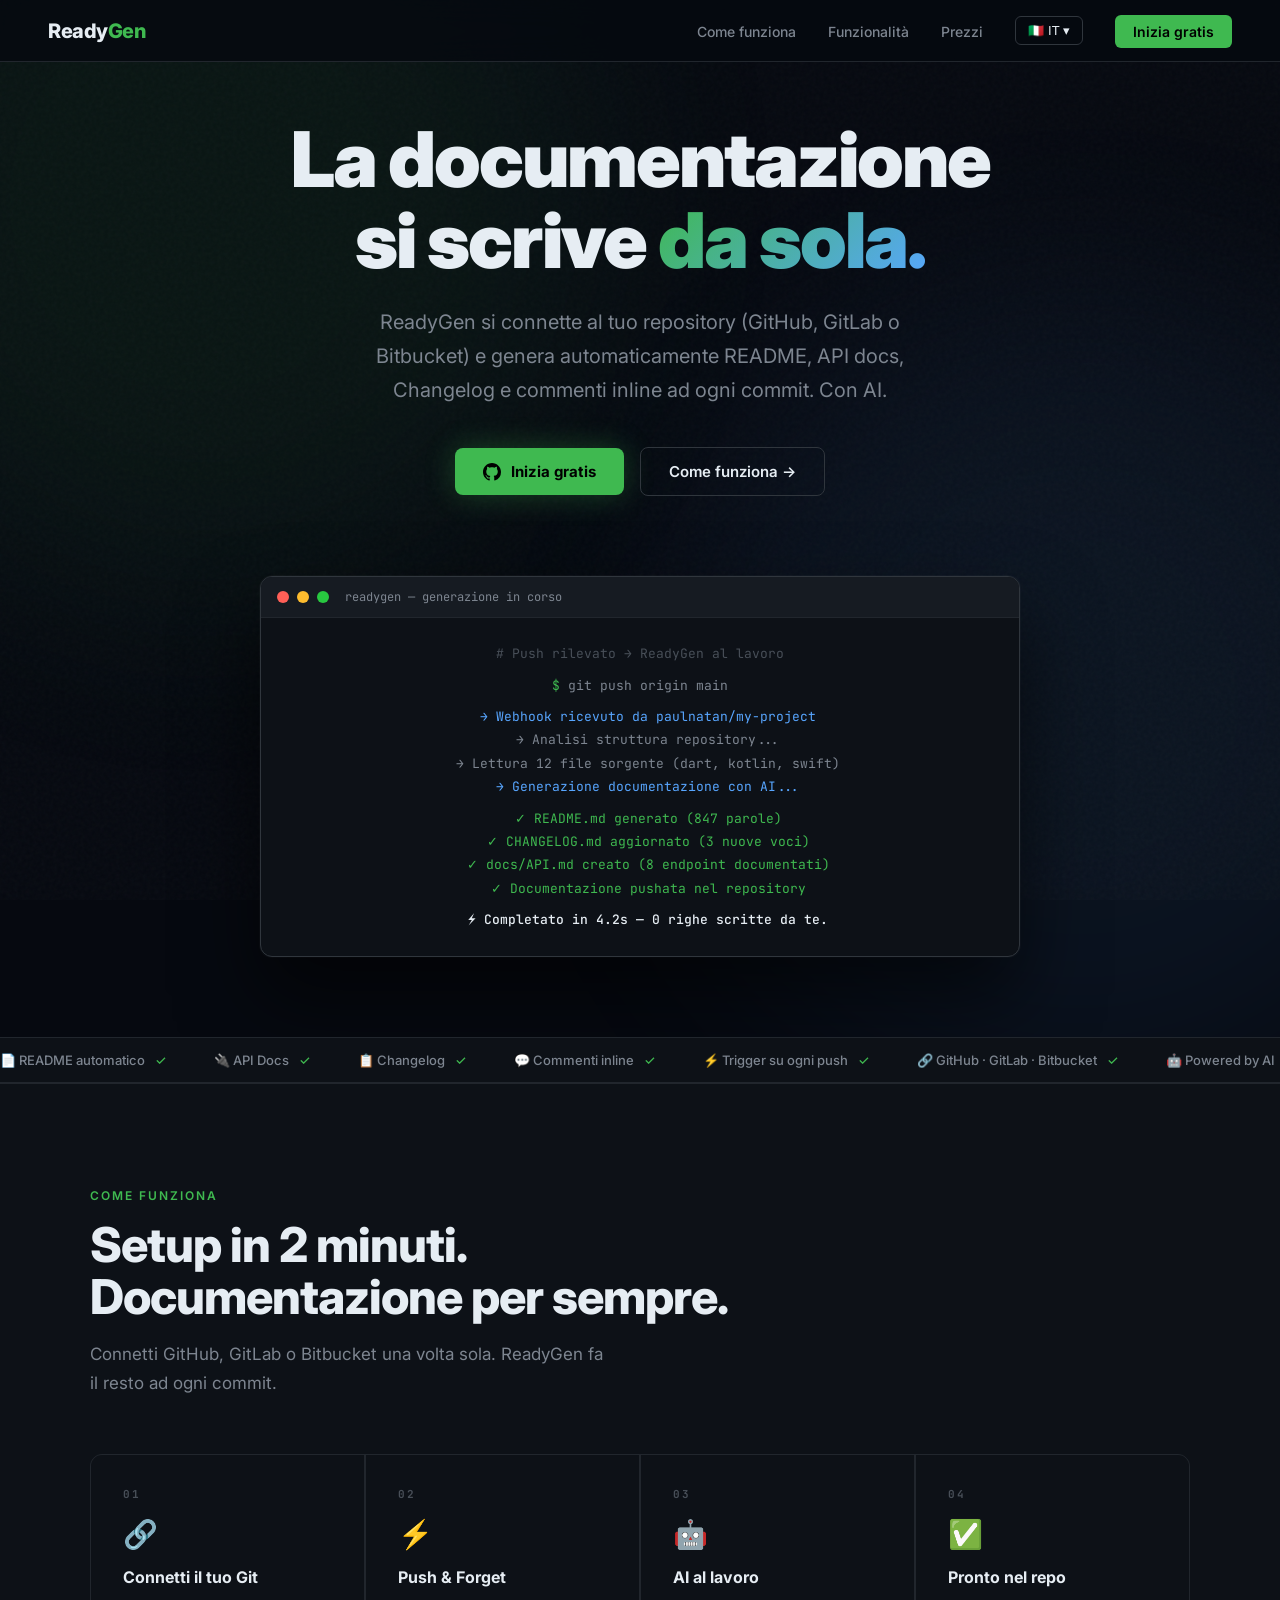
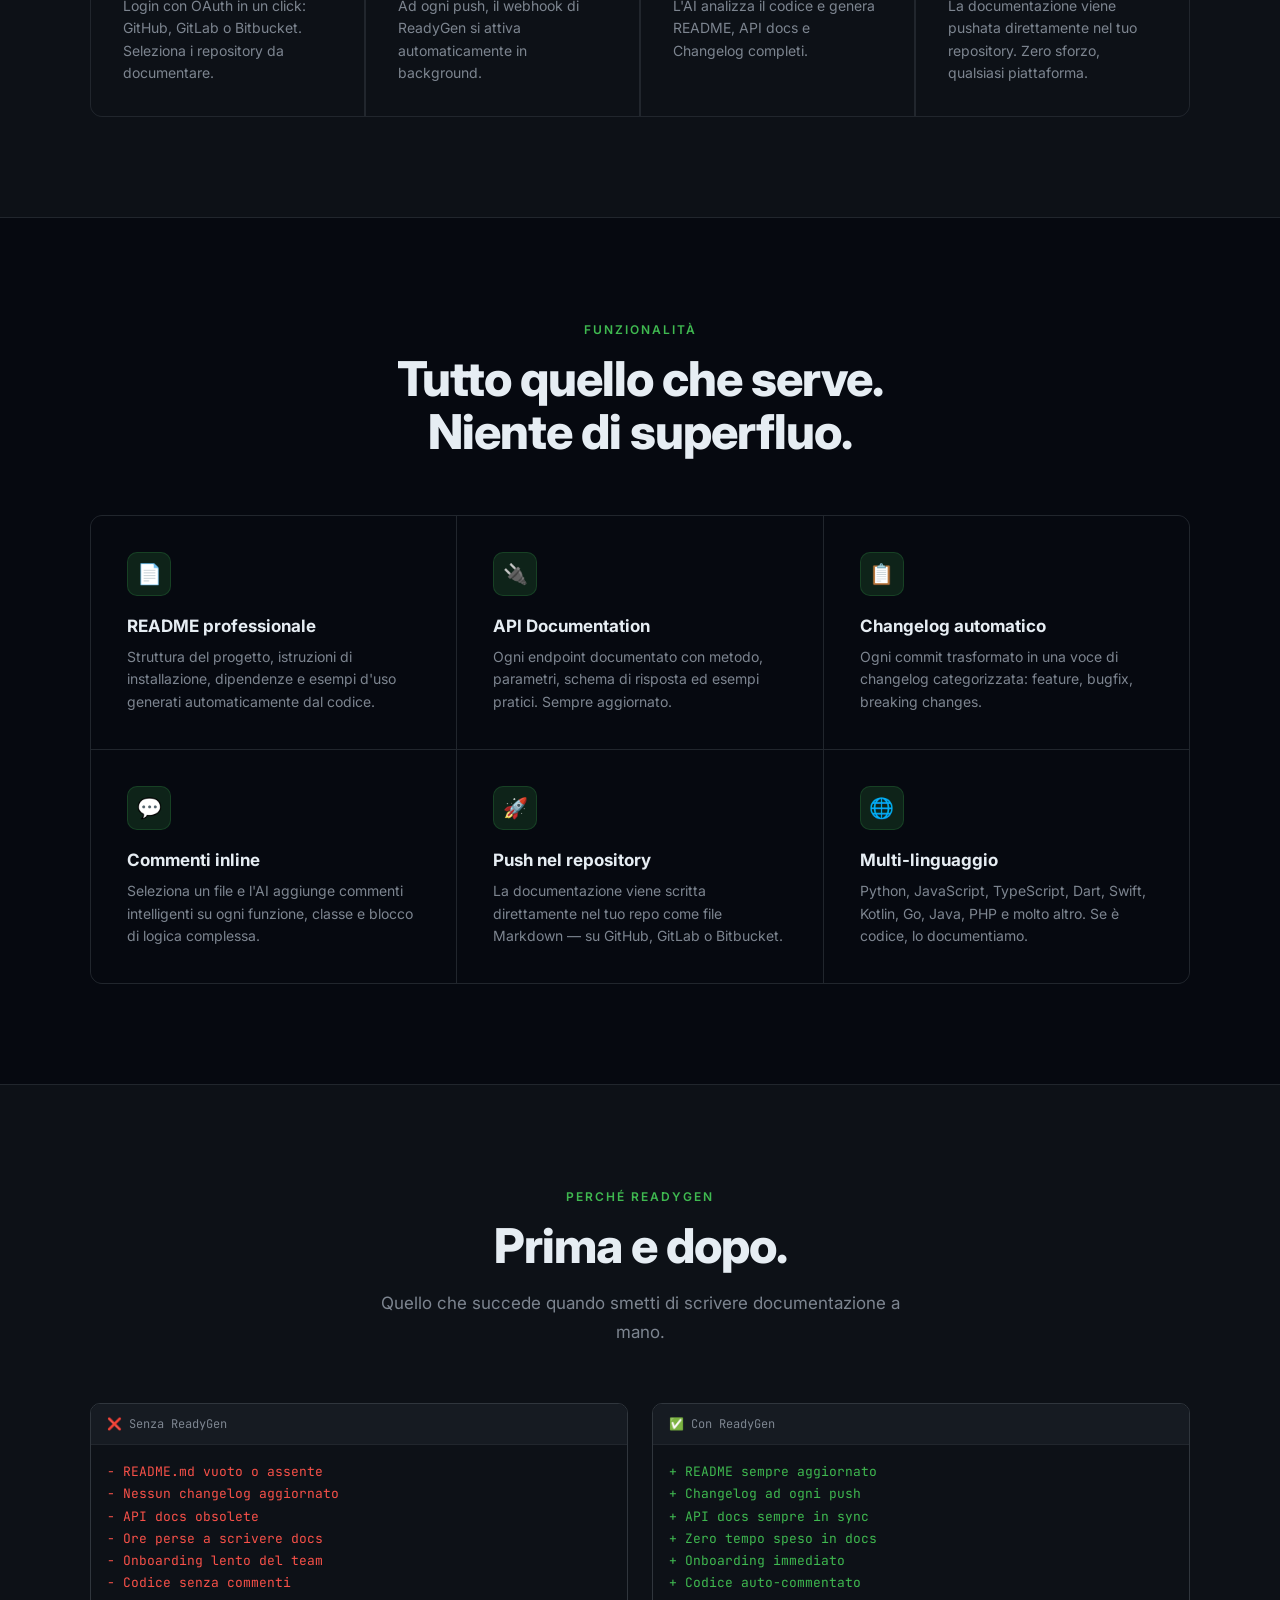
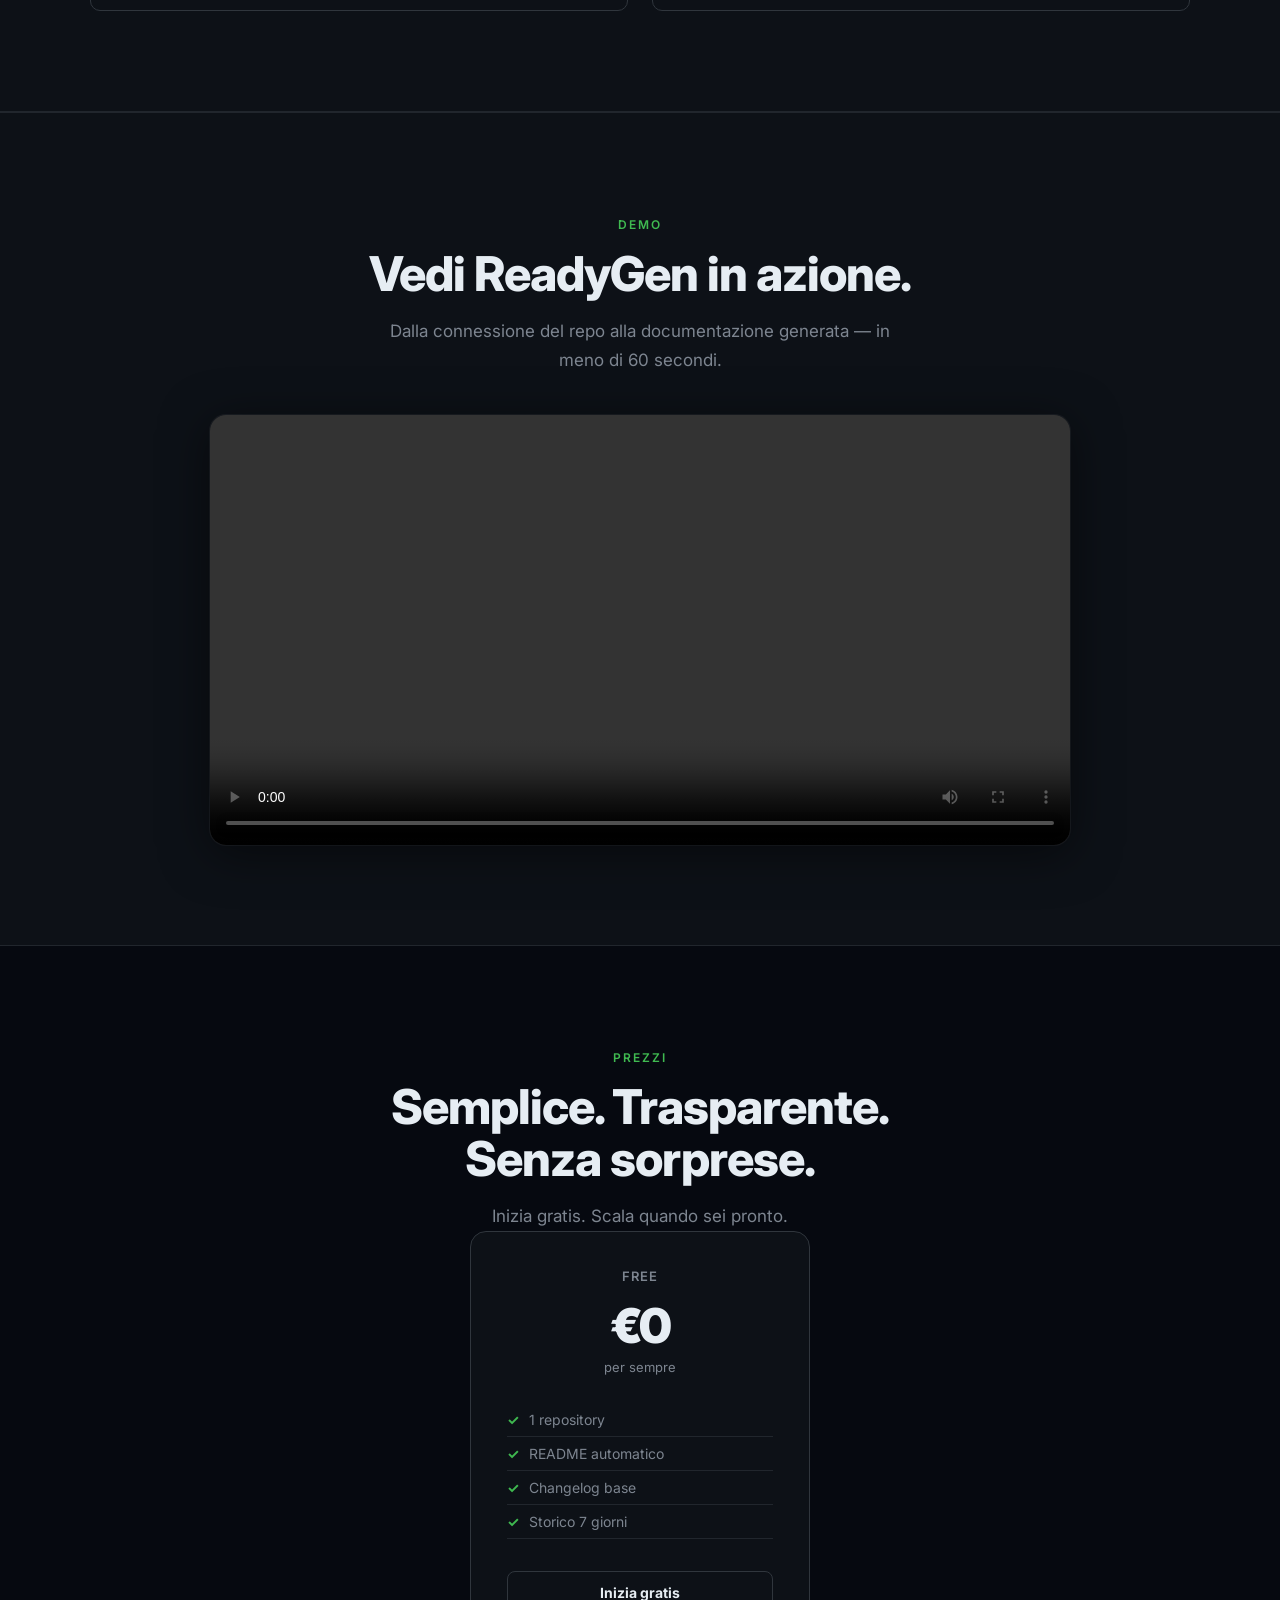
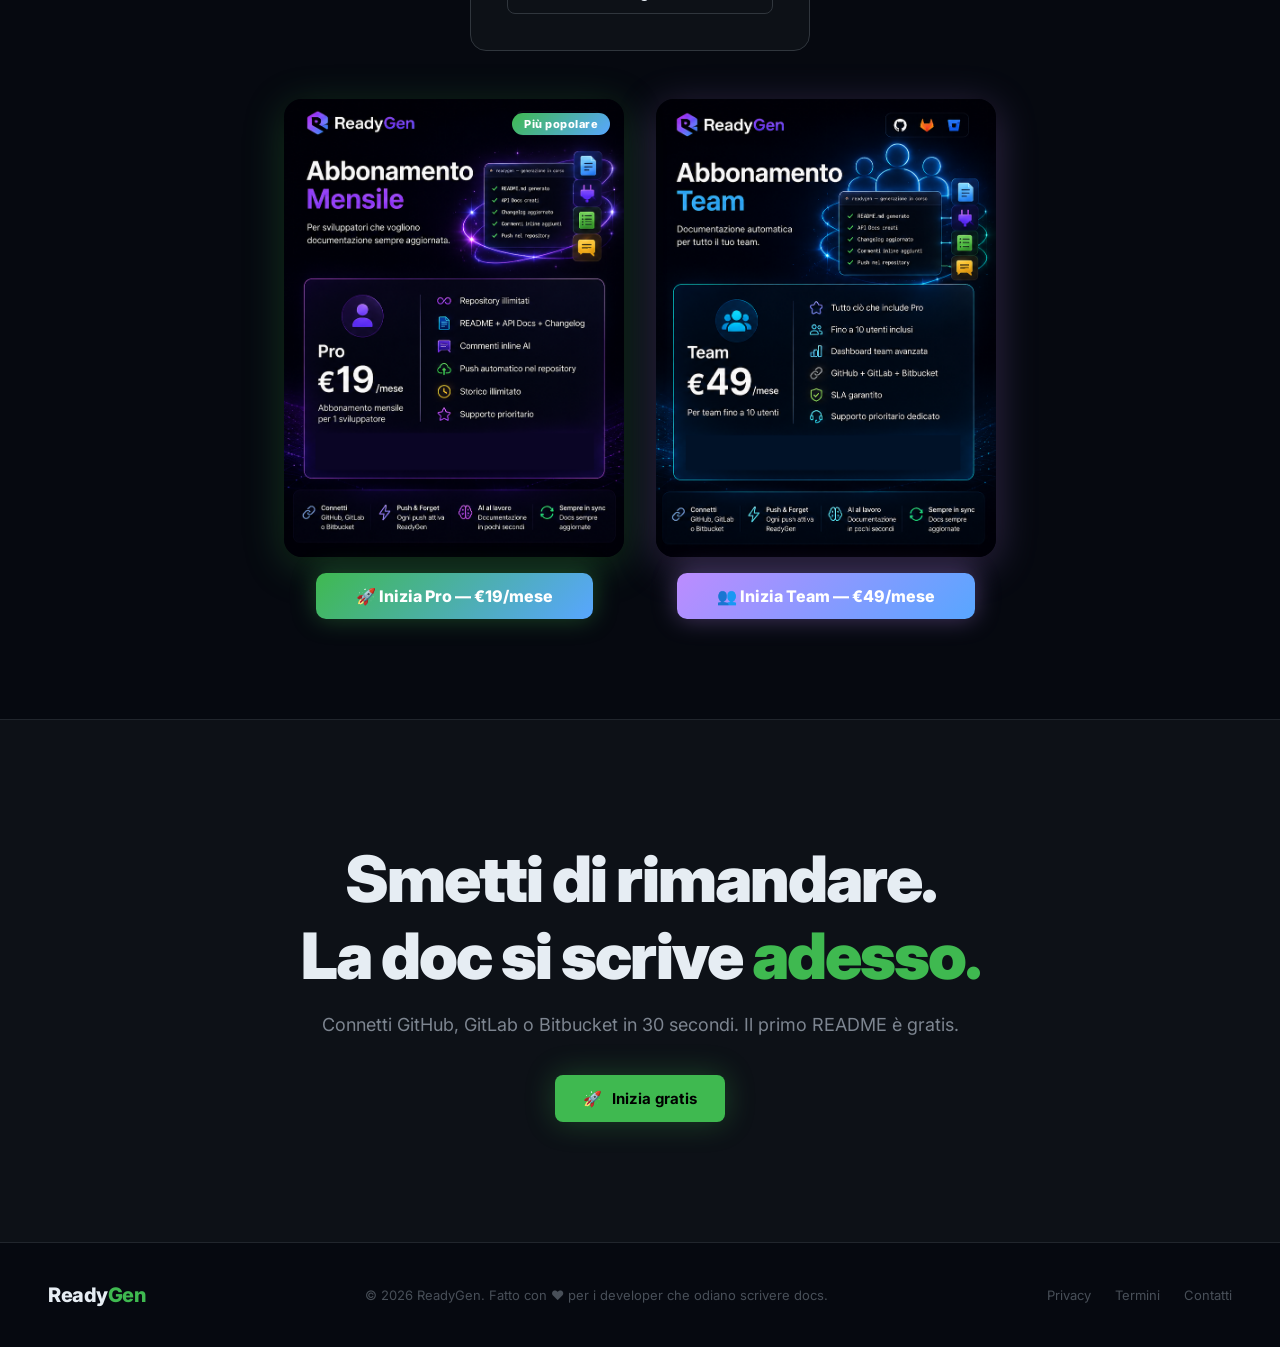
==== frontend/index.html @ e64e8cf6 "Remove beta badge from hero section Co-Authored-By: Claude Sonnet 4.6 <noreply@anthropic.com>" ====
<!DOCTYPE html>
<html lang="it">
<head>
  <meta charset="UTF-8" />
  <meta name="viewport" content="width=device-width, initial-scale=1.0" />
  <title>ReadyGen — La documentazione si scrive da sola</title>
  <link rel="preconnect" href="https://fonts.googleapis.com">
  <link href="https://fonts.googleapis.com/css2?family=Inter:wght@300;400;500;600;700;800;900&family=JetBrains+Mono:wght@400;500&display=swap" rel="stylesheet">
  <style>
    *, *::before, *::after { box-sizing: border-box; margin: 0; padding: 0; }

    :root {
      --bg: #060910;
      --surface: #0d1117;
      --surface2: #161b22;
      --border: #21262d;
      --border2: #30363d;
      --green: #3fb950;
      --green-glow: rgba(63, 185, 80, 0.15);
      --green-dim: rgba(63, 185, 80, 0.6);
      --blue: #58a6ff;
      --purple: #bc8cff;
      --text: #e6edf3;
      --text-muted: #7d8590;
      --text-subtle: #484f58;
      --font: 'Inter', sans-serif;
      --mono: 'JetBrains Mono', monospace;
    }

    html { scroll-behavior: smooth; }

    body {
      background: var(--bg);
      color: var(--text);
      font-family: var(--font);
      overflow-x: hidden;
    }

    /* ─── NOISE TEXTURE ─── */
    body::before {
      content: '';
      position: fixed;
      inset: 0;
      background-image: url("data:image/svg+xml,%3Csvg viewBox='0 0 256 256' xmlns='http://www.w3.org/2000/svg'%3E%3Cfilter id='noise'%3E%3CfeTurbulence type='fractalNoise' baseFrequency='0.9' numOctaves='4' stitchTiles='stitch'/%3E%3C/filter%3E%3Crect width='100%25' height='100%25' filter='url(%23noise)' opacity='0.03'/%3E%3C/svg%3E");
      pointer-events: none;
      z-index: 0;
    }

    /* ─── GLOW BG ─── */
    .bg-glow {
      position: fixed;
      width: 800px;
      height: 800px;
      border-radius: 50%;
      filter: blur(120px);
      opacity: 0.07;
      pointer-events: none;
      z-index: 0;
    }
    .bg-glow-1 { background: #3fb950; top: -200px; left: -200px; }
    .bg-glow-2 { background: #58a6ff; bottom: -200px; right: -200px; }

    /* ─── NAVBAR ─── */
    nav {
      position: fixed;
      top: 0; left: 0; right: 0;
      z-index: 100;
      display: flex;
      align-items: center;
      justify-content: space-between;
      padding: 16px 48px;
      background: rgba(6, 9, 16, 0.8);
      backdrop-filter: blur(20px);
      border-bottom: 1px solid var(--border);
    }

    .nav-logo {
      font-size: 20px;
      font-weight: 800;
      letter-spacing: -0.5px;
      color: var(--text);
    }
    .nav-logo span { color: var(--green); }

    .nav-links {
      display: flex;
      align-items: center;
      gap: 32px;
      list-style: none;
    }
    .nav-links a {
      color: var(--text-muted);
      text-decoration: none;
      font-size: 14px;
      font-weight: 500;
      transition: color 0.2s;
    }
    .nav-links a:hover { color: var(--text); }

    .nav-cta {
      background: var(--green);
      color: #000 !important;
      padding: 8px 18px;
      border-radius: 6px;
      font-weight: 600 !important;
      font-size: 14px !important;
      transition: opacity 0.2s !important;
    }
    .nav-cta:hover { opacity: 0.85; }

    /* ─── HERO ─── */
    .hero {
      position: relative;
      min-height: 100vh;
      display: flex;
      flex-direction: column;
      align-items: center;
      justify-content: center;
      text-align: center;
      padding: 120px 24px 80px;
      z-index: 1;
    }

    .hero-badge {
      display: inline-flex;
      align-items: center;
      gap: 8px;
      background: var(--green-glow);
      border: 1px solid rgba(63, 185, 80, 0.3);
      padding: 6px 14px;
      border-radius: 100px;
      font-size: 13px;
      font-weight: 500;
      color: var(--green);
      margin-bottom: 32px;
      animation: fadeInDown 0.6s ease both;
    }

    .hero-badge .dot {
      width: 6px; height: 6px;
      background: var(--green);
      border-radius: 50%;
      animation: pulse 2s infinite;
    }

    @keyframes pulse {
      0%, 100% { opacity: 1; transform: scale(1); }
      50% { opacity: 0.5; transform: scale(0.8); }
    }

    .hero h1 {
      font-size: clamp(40px, 6vw, 80px);
      font-weight: 900;
      line-height: 1.05;
      letter-spacing: -2px;
      margin-bottom: 24px;
      animation: fadeInDown 0.6s ease 0.1s both;
    }

    .hero h1 .highlight {
      background: linear-gradient(135deg, var(--green) 0%, var(--blue) 100%);
      -webkit-background-clip: text;
      -webkit-text-fill-color: transparent;
      background-clip: text;
    }

    .hero p {
      font-size: clamp(16px, 2vw, 20px);
      color: var(--text-muted);
      max-width: 580px;
      line-height: 1.7;
      margin-bottom: 40px;
      font-weight: 400;
      animation: fadeInDown 0.6s ease 0.2s both;
    }

    .hero-actions {
      display: flex;
      gap: 16px;
      align-items: center;
      flex-wrap: wrap;
      justify-content: center;
      animation: fadeInDown 0.6s ease 0.3s both;
      margin-bottom: 80px;
    }

    .btn-primary {
      display: inline-flex;
      align-items: center;
      gap: 10px;
      background: var(--green);
      color: #000;
      padding: 14px 28px;
      border-radius: 8px;
      font-size: 15px;
      font-weight: 700;
      text-decoration: none;
      transition: all 0.2s;
      box-shadow: 0 0 30px rgba(63, 185, 80, 0.3);
    }
    .btn-primary:hover {
      transform: translateY(-2px);
      box-shadow: 0 0 50px rgba(63, 185, 80, 0.5);
    }

    .btn-secondary {
      display: inline-flex;
      align-items: center;
      gap: 8px;
      background: transparent;
      color: var(--text);
      padding: 14px 28px;
      border-radius: 8px;
      font-size: 15px;
      font-weight: 600;
      text-decoration: none;
      border: 1px solid var(--border2);
      transition: all 0.2s;
    }
    .btn-secondary:hover {
      background: var(--surface2);
      border-color: var(--text-subtle);
    }

    /* ─── TERMINAL MOCKUP ─── */
    .terminal-wrapper {
      width: 100%;
      max-width: 760px;
      animation: fadeInUp 0.8s ease 0.4s both;
    }

    .terminal {
      background: var(--surface);
      border: 1px solid var(--border2);
      border-radius: 12px;
      overflow: hidden;
      box-shadow: 0 40px 80px rgba(0,0,0,0.6), 0 0 0 1px rgba(255,255,255,0.03);
    }

    .terminal-bar {
      display: flex;
      align-items: center;
      gap: 8px;
      padding: 12px 16px;
      background: var(--surface2);
      border-bottom: 1px solid var(--border);
    }

    .terminal-dot {
      width: 12px; height: 12px;
      border-radius: 50%;
    }
    .terminal-dot:nth-child(1) { background: #ff5f57; }
    .terminal-dot:nth-child(2) { background: #febc2e; }
    .terminal-dot:nth-child(3) { background: #28c840; }

    .terminal-title {
      margin-left: 8px;
      font-size: 12px;
      color: var(--text-muted);
      font-family: var(--mono);
    }

    .terminal-body {
      padding: 24px;
      font-family: var(--mono);
      font-size: 13px;
      line-height: 1.8;
    }

    .t-comment { color: var(--text-subtle); }
    .t-command { color: var(--text-muted); }
    .t-command::before { content: '$ '; color: var(--green); }
    .t-output { color: var(--text-muted); padding-left: 16px; }
    .t-success { color: var(--green); }
    .t-info { color: var(--blue); }
    .t-highlight { color: var(--text); font-weight: 500; }
    .t-blank { height: 8px; }

    /* ─── SECTION ─── */
    section {
      position: relative;
      z-index: 1;
      padding: 100px 24px;
    }

    .section-label {
      display: inline-block;
      font-size: 12px;
      font-weight: 600;
      letter-spacing: 2px;
      text-transform: uppercase;
      color: var(--green);
      margin-bottom: 16px;
    }

    .section-title {
      font-size: clamp(28px, 4vw, 48px);
      font-weight: 800;
      letter-spacing: -1px;
      line-height: 1.1;
      margin-bottom: 16px;
    }

    .section-sub {
      font-size: 17px;
      color: var(--text-muted);
      max-width: 520px;
      line-height: 1.7;
    }

    .container {
      max-width: 1100px;
      margin: 0 auto;
    }

    /* ─── HOW IT WORKS ─── */
    .how-it-works {
      background: var(--surface);
      border-top: 1px solid var(--border);
      border-bottom: 1px solid var(--border);
    }

    .steps {
      display: grid;
      grid-template-columns: repeat(auto-fit, minmax(220px, 1fr));
      gap: 2px;
      background: var(--border);
      border: 1px solid var(--border);
      border-radius: 12px;
      overflow: hidden;
      margin-top: 56px;
    }

    .step {
      background: var(--surface);
      padding: 32px;
      position: relative;
    }

    .step-num {
      font-size: 11px;
      font-weight: 700;
      letter-spacing: 2px;
      text-transform: uppercase;
      color: var(--text-subtle);
      margin-bottom: 16px;
      font-family: var(--mono);
    }

    .step-icon {
      font-size: 28px;
      margin-bottom: 16px;
    }

    .step h3 {
      font-size: 16px;
      font-weight: 700;
      margin-bottom: 8px;
    }

    .step p {
      font-size: 14px;
      color: var(--text-muted);
      line-height: 1.6;
    }

    .step-arrow {
      position: absolute;
      right: -12px;
      top: 50%;
      transform: translateY(-50%);
      color: var(--text-subtle);
      font-size: 20px;
      z-index: 2;
    }

    /* ─── FEATURES ─── */
    .features-grid {
      display: grid;
      grid-template-columns: repeat(auto-fit, minmax(300px, 1fr));
      gap: 1px;
      background: var(--border);
      border: 1px solid var(--border);
      border-radius: 12px;
      overflow: hidden;
      margin-top: 56px;
    }

    .feature {
      background: var(--bg);
      padding: 36px;
      transition: background 0.2s;
    }

    .feature:hover { background: var(--surface); }

    .feature-icon {
      width: 44px; height: 44px;
      background: var(--green-glow);
      border: 1px solid rgba(63, 185, 80, 0.2);
      border-radius: 10px;
      display: flex;
      align-items: center;
      justify-content: center;
      font-size: 20px;
      margin-bottom: 20px;
    }

    .feature h3 {
      font-size: 17px;
      font-weight: 700;
      margin-bottom: 10px;
    }

    .feature p {
      font-size: 14px;
      color: var(--text-muted);
      line-height: 1.6;
    }

    /* ─── PRICING ─── */
    .pricing-grid {
      display: grid;
      grid-template-columns: repeat(auto-fit, minmax(280px, 1fr));
      gap: 24px;
      margin-top: 56px;
      max-width: 900px;
      margin-left: auto;
      margin-right: auto;
    }

    .pricing-card {
      background: var(--surface);
      border: 1px solid var(--border2);
      border-radius: 16px;
      padding: 36px;
      position: relative;
      transition: transform 0.2s, border-color 0.2s;
    }

    .pricing-card:hover {
      transform: translateY(-4px);
    }

    .pricing-card.featured {
      border-color: var(--green);
      box-shadow: 0 0 40px rgba(63, 185, 80, 0.1);
    }

    .pricing-badge {
      position: absolute;
      top: -12px;
      left: 50%;
      transform: translateX(-50%);
      background: var(--green);
      color: #000;
      font-size: 11px;
      font-weight: 700;
      letter-spacing: 1px;
      text-transform: uppercase;
      padding: 4px 12px;
      border-radius: 100px;
    }

    .pricing-plan {
      font-size: 13px;
      font-weight: 600;
      letter-spacing: 1px;
      text-transform: uppercase;
      color: var(--text-muted);
      margin-bottom: 12px;
    }

    .pricing-price {
      font-size: 48px;
      font-weight: 900;
      letter-spacing: -2px;
      margin-bottom: 4px;
    }

    .pricing-price sup {
      font-size: 20px;
      font-weight: 600;
      vertical-align: super;
    }

    .pricing-period {
      font-size: 13px;
      color: var(--text-muted);
      margin-bottom: 28px;
    }

    .pricing-features {
      list-style: none;
      margin-bottom: 32px;
    }

    .pricing-features li {
      font-size: 14px;
      color: var(--text-muted);
      padding: 8px 0;
      border-bottom: 1px solid var(--border);
      display: flex;
      align-items: center;
      gap: 10px;
    }

    .pricing-features li::before {
      content: '✓';
      color: var(--green);
      font-weight: 700;
      flex-shrink: 0;
    }

    .pricing-btn {
      display: block;
      text-align: center;
      padding: 12px;
      border-radius: 8px;
      font-size: 14px;
      font-weight: 700;
      text-decoration: none;
      transition: all 0.2s;
    }

    .pricing-btn-outline {
      border: 1px solid var(--border2);
      color: var(--text);
    }
    .pricing-btn-outline:hover { background: var(--surface2); }

    .pricing-btn-green {
      background: var(--green);
      color: #000;
      box-shadow: 0 0 20px rgba(63, 185, 80, 0.3);
    }
    .pricing-btn-green:hover { opacity: 0.85; }

    /* ─── SOCIAL PROOF ─── */
    .stats {
      display: grid;
      grid-template-columns: repeat(3, 1fr);
      gap: 1px;
      background: var(--border);
      border: 1px solid var(--border);
      border-radius: 12px;
      overflow: hidden;
      margin-top: 56px;
      max-width: 700px;
      margin-left: auto;
      margin-right: auto;
    }

    .stat {
      background: var(--surface);
      padding: 40px 24px;
      text-align: center;
    }

    .stat-num {
      font-size: 40px;
      font-weight: 900;
      letter-spacing: -2px;
      background: linear-gradient(135deg, var(--green), var(--blue));
      -webkit-background-clip: text;
      -webkit-text-fill-color: transparent;
      background-clip: text;
    }

    .stat-label {
      font-size: 13px;
      color: var(--text-muted);
      margin-top: 4px;
    }

    /* ─── FOOTER CTA ─── */
    .footer-cta {
      text-align: center;
      padding: 120px 24px;
      background: var(--surface);
      border-top: 1px solid var(--border);
    }

    .footer-cta h2 {
      font-size: clamp(32px, 5vw, 64px);
      font-weight: 900;
      letter-spacing: -2px;
      margin-bottom: 20px;
    }

    .footer-cta p {
      font-size: 18px;
      color: var(--text-muted);
      margin-bottom: 40px;
    }

    /* ─── FOOTER ─── */
    footer {
      padding: 40px 48px;
      border-top: 1px solid var(--border);
      display: flex;
      align-items: center;
      justify-content: space-between;
      font-size: 13px;
      color: var(--text-subtle);
      position: relative;
      z-index: 1;
    }

    /* ─── ANIMATIONS ─── */
    @keyframes fadeInDown {
      from { opacity: 0; transform: translateY(-20px); }
      to { opacity: 1; transform: translateY(0); }
    }

    @keyframes fadeInUp {
      from { opacity: 0; transform: translateY(40px); }
      to { opacity: 1; transform: translateY(0); }
    }

    .reveal {
      opacity: 0;
      transform: translateY(30px);
      transition: opacity 0.7s ease, transform 0.7s ease;
    }

    .reveal.visible {
      opacity: 1;
      transform: translateY(0);
    }

    /* ─── TICKER ─── */
    .ticker-wrap {
      overflow: hidden;
      border-top: 1px solid var(--border);
      border-bottom: 1px solid var(--border);
      background: var(--surface);
      padding: 14px 0;
      position: relative;
      z-index: 1;
    }

    .ticker {
      display: flex;
      gap: 48px;
      animation: ticker 20s linear infinite;
      white-space: nowrap;
    }

    .ticker-item {
      font-size: 13px;
      font-weight: 500;
      color: var(--text-muted);
      display: flex;
      align-items: center;
      gap: 10px;
    }

    .ticker-item span { color: var(--green); }

    @keyframes ticker {
      from { transform: translateX(0); }
      to { transform: translateX(-50%); }
    }

    /* ─── CODE DIFF ─── */
    .diff {
      background: var(--surface);
      border: 1px solid var(--border2);
      border-radius: 10px;
      overflow: hidden;
      font-family: var(--mono);
      font-size: 13px;
      line-height: 1.7;
    }

    .diff-bar {
      padding: 10px 16px;
      background: var(--surface2);
      border-bottom: 1px solid var(--border);
      font-size: 12px;
      color: var(--text-muted);
    }

    .diff-body { padding: 16px; }
    .diff-add { color: var(--green); }
    .diff-add::before { content: '+ '; }
    .diff-remove { color: #f85149; }
    .diff-remove::before { content: '- '; }
    .diff-neutral { color: var(--text-muted); padding-left: 14px; }

    @media (max-width: 768px) {
      nav { padding: 16px 24px; }
      .nav-links { display: none; }
      footer { flex-direction: column; gap: 12px; text-align: center; }
      .stats { grid-template-columns: 1fr; }
    }
  </style>
</head>
<body>

<div class="bg-glow bg-glow-1"></div>
<div class="bg-glow bg-glow-2"></div>

<!-- NAVBAR -->
<nav>
  <div class="nav-logo">Ready<span>Gen</span></div>
  <ul class="nav-links" id="nav-links">
    <li><a href="#come-funziona" id="nav-how">Come funziona</a></li>
    <li><a href="#features" id="nav-features">Funzionalità</a></li>
    <li><a href="#prezzi" id="nav-pricing">Prezzi</a></li>
    <li>
      <div style="position:relative; display:inline-block;" id="lang-selector-wrap">
        <button id="lang-btn" onclick="toggleLangMenu()" style="display:flex;align-items:center;gap:6px;background:transparent;border:1px solid var(--border2);border-radius:6px;padding:6px 12px;color:var(--text);font-size:13px;cursor:pointer;">🇮🇹 IT ▾</button>
        <div id="lang-menu" style="display:none;position:absolute;top:calc(100% + 6px);right:0;background:var(--surface2);border:1px solid var(--border2);border-radius:8px;overflow:hidden;z-index:200;min-width:140px;box-shadow:0 8px 24px rgba(0,0,0,0.4);">
          <div onclick="setLang('it')" style="display:flex;align-items:center;gap:8px;padding:10px 14px;font-size:13px;cursor:pointer;color:var(--text-muted);" onmouseover="this.style.background='var(--border)'" onmouseout="this.style.background=''">🇮🇹 Italiano</div>
          <div onclick="setLang('en')" style="display:flex;align-items:center;gap:8px;padding:10px 14px;font-size:13px;cursor:pointer;color:var(--text-muted);" onmouseover="this.style.background='var(--border)'" onmouseout="this.style.background=''">🇬🇧 English</div>
          <div onclick="setLang('es')" style="display:flex;align-items:center;gap:8px;padding:10px 14px;font-size:13px;cursor:pointer;color:var(--text-muted);" onmouseover="this.style.background='var(--border)'" onmouseout="this.style.background=''">🇪🇸 Español</div>
          <div onclick="setLang('fr')" style="display:flex;align-items:center;gap:8px;padding:10px 14px;font-size:13px;cursor:pointer;color:var(--text-muted);" onmouseover="this.style.background='var(--border)'" onmouseout="this.style.background=''">🇫🇷 Français</div>
          <div onclick="setLang('de')" style="display:flex;align-items:center;gap:8px;padding:10px 14px;font-size:13px;cursor:pointer;color:var(--text-muted);" onmouseover="this.style.background='var(--border)'" onmouseout="this.style.background=''">🇩🇪 Deutsch</div>
        </div>
      </div>
    </li>
    <li><a href="#" class="nav-cta" id="nav-cta" onclick="openProviderModal(event)">Inizia gratis</a></li>
  </ul>
</nav>

<!-- PROVIDER PICKER MODAL -->
<div id="provider-modal" onclick="if(event.target===this)closeProviderModal()" style="display:none;position:fixed;inset:0;z-index:9999;background:rgba(0,0,0,0.7);backdrop-filter:blur(6px);align-items:center;justify-content:center;">
  <div style="background:var(--surface);border:1px solid var(--border2);border-radius:16px;padding:32px 28px;width:360px;max-width:90vw;box-shadow:0 24px 64px rgba(0,0,0,0.6);">
    <h3 style="font-size:18px;font-weight:700;margin-bottom:6px;text-align:center;" id="modal-provider-title">Scegli come accedere</h3>
    <p style="font-size:13px;color:var(--text-muted);text-align:center;margin-bottom:24px;" id="modal-provider-sub">Connetti il tuo account Git in un click</p>
    <div style="display:flex;flex-direction:column;gap:12px;">
      <a href="https://docpilot-production-ff6b.up.railway.app/auth/login/github" style="display:flex;align-items:center;gap:14px;padding:14px 18px;background:var(--surface2);border:1px solid var(--border2);border-radius:10px;text-decoration:none;color:var(--text);font-weight:600;font-size:14px;transition:all 0.2s;" onmouseover="this.style.borderColor='#58a6ff';this.style.background='#0d1520'" onmouseout="this.style.borderColor='var(--border2)';this.style.background='var(--surface2)'">
        <svg height="24" viewBox="0 0 16 16" fill="currentColor"><path d="M8 0C3.58 0 0 3.58 0 8c0 3.54 2.29 6.53 5.47 7.59.4.07.55-.17.55-.38 0-.19-.01-.82-.01-1.49-2.01.37-2.53-.49-2.69-.94-.09-.23-.48-.94-.82-1.13-.28-.15-.68-.52-.01-.53.63-.01 1.08.58 1.23.82.72 1.21 1.87.87 2.33.66.07-.52.28-.87.51-1.07-1.78-.2-3.64-.89-3.64-3.95 0-.87.31-1.59.82-2.15-.08-.2-.36-1.02.08-2.12 0 0 .67-.21 2.2.82.64-.18 1.32-.27 2-.27.68 0 1.36.09 2 .27 1.53-1.04 2.2-.82 2.2-.82.44 1.1.16 1.92.08 2.12.51.56.82 1.27.82 2.15 0 3.07-1.87 3.75-3.65 3.95.29.25.54.73.54 1.48 0 1.07-.01 1.93-.01 2.2 0 .21.15.46.55.38A8.013 8.013 0 0016 8c0-4.42-3.58-8-8-8z"/></svg>
        <span id="btn-login-github">Continua con GitHub</span>
        <span style="margin-left:auto;font-size:12px;color:var(--text-muted);">100M utenti</span>
      </a>
      <a href="https://docpilot-production-ff6b.up.railway.app/auth/login/gitlab" style="display:flex;align-items:center;gap:14px;padding:14px 18px;background:var(--surface2);border:1px solid var(--border2);border-radius:10px;text-decoration:none;color:var(--text);font-weight:600;font-size:14px;transition:all 0.2s;" onmouseover="this.style.borderColor='#fc6d26';this.style.background='#160d07'" onmouseout="this.style.borderColor='var(--border2)';this.style.background='var(--surface2)'">
        <svg height="24" viewBox="0 0 380 380" fill="#fc6d26"><path d="M282.83 170.73l-.27-.69-26.14-68.22a6.81 6.81 0 00-2.57-3.15 7 7 0 00-8.56.43 7 7 0 00-2.32 3.53l-17.65 54H154.29l-17.65-54a6.86 6.86 0 00-2.32-3.53 7 7 0 00-8.56-.43 6.87 6.87 0 00-2.57 3.15L97.44 170l-.27.69a48.34 48.34 0 0016 55.92l.09.07.24.17 39.82 29.82 19.7 14.91 12 9.06a8.07 8.07 0 009.76 0l12-9.06 19.7-14.91 40.06-30 .1-.08a48.35 48.35 0 0016.03-55.86z"/></svg>
        <span id="btn-login-gitlab">Continua con GitLab</span>
        <span style="margin-left:auto;font-size:12px;color:var(--text-muted);">Enterprise</span>
      </a>
      <a href="https://docpilot-production-ff6b.up.railway.app/auth/login/bitbucket" style="display:flex;align-items:center;gap:14px;padding:14px 18px;background:var(--surface2);border:1px solid var(--border2);border-radius:10px;text-decoration:none;color:var(--text);font-weight:600;font-size:14px;transition:all 0.2s;" onmouseover="this.style.borderColor='#2684ff';this.style.background='#070d1a'" onmouseout="this.style.borderColor='var(--border2)';this.style.background='var(--surface2)'">
        <svg height="24" viewBox="0 0 32 32" fill="#2684ff"><path d="M2 4a2 2 0 00-2 2.31L4.31 26a2 2 0 001.96 1.62h19.56A2 2 0 0027.78 26L32 6.31A2 2 0 0030 4zm18.08 14.39h-8.18l-2.09-9.39h12.34z"/></svg>
        <span id="btn-login-bitbucket">Continua con Bitbucket</span>
        <span style="margin-left:auto;font-size:12px;color:var(--text-muted);">Atlassian</span>
      </a>
    </div>
    <p style="margin-top:20px;text-align:center;font-size:12px;color:var(--text-subtle);">🔒 Leggiamo solo il codice. Non modifichiamo nulla senza tua conferma.</p>
  </div>
</div>

<!-- HERO -->
<section class="hero">

  <h1 id="hero-title"></h1>
  <p id="hero-sub"></p>

  <div class="hero-actions">
    <a href="#" class="btn-primary" id="hero-cta" onclick="openProviderModal(event)">
      <svg height="18" viewBox="0 0 16 16" fill="currentColor"><path d="M8 0C3.58 0 0 3.58 0 8c0 3.54 2.29 6.53 5.47 7.59.4.07.55-.17.55-.38 0-.19-.01-.82-.01-1.49-2.01.37-2.53-.49-2.69-.94-.09-.23-.48-.94-.82-1.13-.28-.15-.68-.52-.01-.53.63-.01 1.08.58 1.23.82.72 1.21 1.87.87 2.33.66.07-.52.28-.87.51-1.07-1.78-.2-3.64-.89-3.64-3.95 0-.87.31-1.59.82-2.15-.08-.2-.36-1.02.08-2.12 0 0 .67-.21 2.2.82.64-.18 1.32-.27 2-.27.68 0 1.36.09 2 .27 1.53-1.04 2.2-.82 2.2-.82.44 1.1.16 1.92.08 2.12.51.56.82 1.27.82 2.15 0 3.07-1.87 3.75-3.65 3.95.29.25.54.73.54 1.48 0 1.07-.01 1.93-.01 2.2 0 .21.15.46.55.38A8.013 8.013 0 0016 8c0-4.42-3.58-8-8-8z"/></svg>
    </a>
    <a href="#come-funziona" class="btn-secondary" id="hero-how"></a>
  </div>

  <!-- Terminal -->
  <div class="terminal-wrapper">
    <div class="terminal">
      <div class="terminal-bar">
        <div class="terminal-dot"></div>
        <div class="terminal-dot"></div>
        <div class="terminal-dot"></div>
        <span class="terminal-title" id="terminal-title"></span>
      </div>
      <div class="terminal-body">
        <div class="t-comment" id="t1"></div>
        <div class="t-blank"></div>
        <div class="t-command">git push origin main</div>
        <div class="t-blank"></div>
        <div class="t-output t-info" id="t2"></div>
        <div class="t-output" id="t3"></div>
        <div class="t-output" id="t4"></div>
        <div class="t-output t-info" id="t5"></div>
        <div class="t-blank"></div>
        <div class="t-output t-success" id="t6"></div>
        <div class="t-output t-success" id="t7"></div>
        <div class="t-output t-success" id="t8"></div>
        <div class="t-output t-success" id="t9"></div>
        <div class="t-blank"></div>
        <div class="t-output t-highlight" id="t10"></div>
      </div>
    </div>
  </div>
</section>

<!-- TICKER -->
<div class="ticker-wrap">
  <div class="ticker">
    <div class="ticker-item">📄 README automatico <span>✓</span></div>
    <div class="ticker-item">🔌 API Docs <span>✓</span></div>
    <div class="ticker-item">📋 Changelog <span>✓</span></div>
    <div class="ticker-item">💬 Commenti inline <span>✓</span></div>
    <div class="ticker-item">⚡ Trigger su ogni push <span>✓</span></div>
    <div class="ticker-item">🔗 GitHub · GitLab · Bitbucket <span>✓</span></div>
    <div class="ticker-item">🤖 Powered by AI <span>✓</span></div>
    <div class="ticker-item">📄 README automatico <span>✓</span></div>
    <div class="ticker-item">🔌 API Docs <span>✓</span></div>
    <div class="ticker-item">📋 Changelog <span>✓</span></div>
    <div class="ticker-item">💬 Commenti inline <span>✓</span></div>
    <div class="ticker-item">⚡ Trigger su ogni push <span>✓</span></div>
    <div class="ticker-item">🔗 GitHub · GitLab · Bitbucket <span>✓</span></div>
    <div class="ticker-item">🤖 Powered by AI <span>✓</span></div>
  </div>
</div>

<!-- COME FUNZIONA -->
<section class="how-it-works" id="come-funziona">
  <div class="container">
    <div class="reveal">
      <div class="section-label" id="how-label">Come funziona</div>
      <h2 class="section-title" id="how-title">Setup in 2 minuti.<br/>Documentazione per sempre.</h2>
      <p class="section-sub" id="how-sub">Connetti GitHub, GitLab o Bitbucket una volta sola. ReadyGen fa il resto ad ogni commit.</p>
    </div>

    <div class="steps reveal">
      <div class="step">
        <div class="step-num">01</div>
        <div class="step-icon">🔗</div>
        <h3 id="step1-title">Connetti il tuo Git</h3>
        <p id="step1-desc">Login con OAuth in un click: GitHub, GitLab o Bitbucket. Seleziona i repository da documentare.</p>
      </div>
      <div class="step">
        <div class="step-num">02</div>
        <div class="step-icon">⚡</div>
        <h3 id="step2-title">Push & Forget</h3>
        <p id="step2-desc">Ad ogni push, il webhook di ReadyGen si attiva automaticamente in background.</p>
      </div>
      <div class="step">
        <div class="step-num">03</div>
        <div class="step-icon">🤖</div>
        <h3 id="step3-title">AI al lavoro</h3>
        <p id="step3-desc">L'AI analizza il codice e genera README, API docs e Changelog completi.</p>
      </div>
      <div class="step">
        <div class="step-num">04</div>
        <div class="step-icon">✅</div>
        <h3 id="step4-title">Pronto nel tuo repo</h3>
        <p id="step4-desc">La documentazione viene pushata direttamente nel tuo repository. Zero sforzo, qualsiasi piattaforma.</p>
      </div>
    </div>
  </div>
</section>

<!-- FEATURES -->
<section id="features">
  <div class="container">
    <div class="reveal" style="text-align:center; margin-bottom: 0;">
      <div class="section-label" id="feat-label">Funzionalità</div>
      <h2 class="section-title" id="feat-title">Tutto quello che serve.<br/>Niente di superfluo.</h2>
    </div>

    <div class="features-grid reveal">
      <div class="feature">
        <div class="feature-icon">📄</div>
        <h3 id="f1-title">README professionale</h3>
        <p id="f1-desc">Struttura del progetto, istruzioni di installazione, dipendenze e esempi d'uso generati automaticamente dal codice.</p>
      </div>
      <div class="feature">
        <div class="feature-icon">🔌</div>
        <h3 id="f2-title">API Documentation</h3>
        <p id="f2-desc">Ogni endpoint documentato con metodo, parametri, schema di risposta ed esempi pratici. Sempre aggiornato.</p>
      </div>
      <div class="feature">
        <div class="feature-icon">📋</div>
        <h3 id="f3-title">Changelog automatico</h3>
        <p id="f3-desc">Ogni commit trasformato in una voce di changelog categorizzata: feature, bugfix, breaking changes.</p>
      </div>
      <div class="feature">
        <div class="feature-icon">💬</div>
        <h3 id="f4-title">Commenti inline</h3>
        <p id="f4-desc">Seleziona un file e l'AI aggiunge commenti intelligenti su ogni funzione, classe e blocco di logica complessa.</p>
      </div>
      <div class="feature">
        <div class="feature-icon">🚀</div>
        <h3 id="f5-title">Push nel repository</h3>
        <p id="f5-desc">La documentazione viene scritta direttamente nel tuo repo come file Markdown — su GitHub, GitLab o Bitbucket. Sempre in sync col codice.</p>
      </div>
      <div class="feature">
        <div class="feature-icon">🌐</div>
        <h3 id="f6-title">Multi-linguaggio</h3>
        <p id="f6-desc">Python, JavaScript, TypeScript, Dart, Swift, Kotlin, Go, Java, PHP e molto altro. Se è codice, lo documentiamo.</p>
      </div>
    </div>
  </div>
</section>

<!-- CONFRONTO -->
<section style="background: var(--surface); border-top: 1px solid var(--border); border-bottom: 1px solid var(--border);">
  <div class="container">
    <div class="reveal" style="text-align: center; margin-bottom: 56px;">
      <div class="section-label" id="why-label">Perché ReadyGen</div>
      <h2 class="section-title" id="why-title">Prima e dopo.</h2>
      <p class="section-sub" id="why-sub" style="margin: 0 auto;">Quello che succede quando smetti di scrivere documentazione a mano.</p>
    </div>

    <div style="display: grid; grid-template-columns: 1fr 1fr; gap: 24px;" class="reveal">
      <div class="diff">
        <div class="diff-bar" id="diff-before-title">❌ Senza ReadyGen</div>
        <div class="diff-body">
          <div class="diff-remove" id="db1">README.md vuoto o assente</div>
          <div class="diff-remove" id="db2">Nessun changelog aggiornato</div>
          <div class="diff-remove" id="db3">API docs obsolete</div>
          <div class="diff-remove" id="db4">Ore perse a scrivere docs</div>
          <div class="diff-remove" id="db5">Onboarding lento del team</div>
          <div class="diff-remove" id="db6">Codice senza commenti</div>
        </div>
      </div>
      <div class="diff">
        <div class="diff-bar" id="diff-after-title">✅ Con ReadyGen</div>
        <div class="diff-body">
          <div class="diff-add" id="da1">README sempre aggiornato</div>
          <div class="diff-add" id="da2">Changelog ad ogni push</div>
          <div class="diff-add" id="da3">API docs sempre in sync</div>
          <div class="diff-add" id="da4">Zero tempo speso in docs</div>
          <div class="diff-add" id="da5">Onboarding immediato</div>
          <div class="diff-add" id="da6">Codice auto-commentato</div>
        </div>
      </div>
    </div>
  </div>
</section>

<!-- VIDEO DEMO -->
<section id="demo" style="background: var(--surface); border-top: 1px solid var(--border); border-bottom: 1px solid var(--border);">
  <div class="container">
    <div class="reveal" style="text-align:center; margin-bottom:40px;">
      <div class="section-label" id="demo-label">Demo</div>
      <h2 class="section-title" id="demo-title">Vedi ReadyGen in azione.</h2>
      <p class="section-sub" id="demo-sub" style="margin:0 auto;">Dalla connessione del repo alla documentazione generata — in meno di 60 secondi.</p>
    </div>
    <div class="reveal" style="max-width:860px; margin:0 auto;">
      <div style="position:relative; border-radius:16px; overflow:hidden; box-shadow:0 8px 48px rgba(0,0,0,0.5), 0 0 0 1px rgba(255,255,255,0.06);">
        <video
          controls
          preload="metadata"
          style="width:100%; display:block; background:#0d1117;"
          poster=""
        >
          <source src="images/demo_web.mp4" type="video/mp4" />
          Il tuo browser non supporta il tag video.
        </video>
      </div>
    </div>
  </div>
</section>

<!-- PRICING -->
<section id="prezzi">
  <div class="container" style="text-align: center;">
    <div class="reveal">
      <div class="section-label" id="pricing-label">Prezzi</div>
      <h2 class="section-title" id="pricing-title">Semplice. Trasparente.<br/>Senza sorprese.</h2>
      <p class="section-sub" id="pricing-sub" style="margin: 0 auto;">Inizia gratis. Scala quando sei pronto.</p>
    </div>

    <!-- Free card -->
    <div class="pricing-grid reveal" style="grid-template-columns: 1fr; max-width: 340px; margin: 0 auto 48px;">
      <div class="pricing-card">
        <div class="pricing-plan">Free</div>
        <div class="pricing-price">€<span>0</span></div>
        <div class="pricing-period">per sempre</div>
        <ul class="pricing-features">
          <li>1 repository</li>
          <li>README automatico</li>
          <li>Changelog base</li>
          <li>Storico 7 giorni</li>
        </ul>
        <a href="#" class="pricing-btn pricing-btn-outline" onclick="openProviderModal(event)">Inizia gratis</a>
      </div>
    </div>

    <!-- Pro + Team images -->
    <div class="reveal" style="display:flex; gap:32px; justify-content:center; align-items:flex-start; flex-wrap:wrap;">

      <!-- Pro -->
      <div style="position:relative; cursor:pointer;" onclick="startCheckout('pro', event)">
        <div style="position:absolute;top:14px;right:14px;background:linear-gradient(135deg,#3fb950,#58a6ff);color:#fff;font-size:11px;font-weight:800;padding:4px 12px;border-radius:100px;z-index:2;letter-spacing:0.5px;">Più popolare</div>
        <img src="images/AbbonamentoSingoloSito.png" alt="Piano Pro — €19/mese"
          style="width:100%; max-width:340px; border-radius:18px; display:block;
                 box-shadow: 0 8px 40px rgba(63,185,80,0.25), 0 2px 12px rgba(0,0,0,0.4);
                 transition: transform 0.25s, box-shadow 0.25s;"
          onmouseover="this.style.transform='translateY(-6px)';this.style.boxShadow='0 16px 56px rgba(63,185,80,0.4),0 4px 16px rgba(0,0,0,0.5)'"
          onmouseout="this.style.transform='';this.style.boxShadow='0 8px 40px rgba(63,185,80,0.25),0 2px 12px rgba(0,0,0,0.4)'"
        />
        <div style="margin-top:16px; text-align:center;">
          <a href="#" onclick="startCheckout('pro', event)"
            style="display:inline-block;background:linear-gradient(135deg,#3fb950,#58a6ff);color:#fff;font-weight:800;font-size:16px;padding:13px 40px;border-radius:10px;text-decoration:none;box-shadow:0 0 24px rgba(63,185,80,0.35);transition:opacity 0.2s;"
            onmouseover="this.style.opacity='0.85'" onmouseout="this.style.opacity='1'">
            🚀 Inizia Pro — €19/mese
          </a>
        </div>
      </div>

      <!-- Team -->
      <div style="cursor:pointer;" onclick="startCheckout('team', event)">
        <img src="images/AbbonamentoTeamSito.png" alt="Piano Team — €49/mese"
          style="width:100%; max-width:340px; border-radius:18px; display:block;
                 box-shadow: 0 8px 40px rgba(188,140,255,0.25), 0 2px 12px rgba(0,0,0,0.4);
                 transition: transform 0.25s, box-shadow 0.25s;"
          onmouseover="this.style.transform='translateY(-6px)';this.style.boxShadow='0 16px 56px rgba(188,140,255,0.4),0 4px 16px rgba(0,0,0,0.5)'"
          onmouseout="this.style.transform='';this.style.boxShadow='0 8px 40px rgba(188,140,255,0.25),0 2px 12px rgba(0,0,0,0.4)'"
        />
        <div style="margin-top:16px; text-align:center;">
          <a href="#" onclick="startCheckout('team', event)"
            style="display:inline-block;background:linear-gradient(135deg,#bc8cff,#58a6ff);color:#fff;font-weight:800;font-size:16px;padding:13px 40px;border-radius:10px;text-decoration:none;box-shadow:0 0 24px rgba(188,140,255,0.35);transition:opacity 0.2s;"
            onmouseover="this.style.opacity='0.85'" onmouseout="this.style.opacity='1'">
            👥 Inizia Team — €49/mese
          </a>
        </div>
      </div>

    </div>
  </div>
</section>

<!-- FOOTER CTA -->
<div class="footer-cta reveal">
  <h2 id="footer-cta-title">Smetti di rimandare.<br/>La doc si scrive <span style="color: var(--green)">adesso.</span></h2>
  <p id="footer-cta-sub">Connetti GitHub, GitLab o Bitbucket in 30 secondi. Il primo README è gratis.</p>
  <a href="#" class="btn-primary" style="margin: 0 auto; display: inline-flex;" onclick="openProviderModal(event)">
    🚀 <span id="footer-cta-btn">Inizia gratis</span>
  </a>
</div>

<!-- FOOTER -->
<footer>
  <div class="nav-logo">Ready<span style="color: var(--green)">Gen</span></div>
  <div id="footer-copy">© 2026 ReadyGen. Fatto con ❤️ per i developer che odiano scrivere docs.</div>
  <div style="display:flex; gap: 24px;">
    <a href="#" style="color: var(--text-subtle); text-decoration:none;">Privacy</a>
    <a href="#" style="color: var(--text-subtle); text-decoration:none;">Termini</a>
    <a href="mailto:p.natan23@gmail.com" style="color: var(--text-subtle); text-decoration:none;">Contatti</a>
  </div>
</footer>

<script src="js/i18n.js"></script>
<script>
  function applyLandingLang() {
    const lang = getLang();
    const flags = { it: "🇮🇹 IT", en: "🇬🇧 EN", es: "🇪🇸 ES", fr: "🇫🇷 FR", de: "🇩🇪 DE" };

    // Navbar
    document.getElementById("lang-btn").textContent = (flags[lang] || "🇮🇹 IT") + " ▾";
    document.getElementById("nav-how").textContent = tl("nav_how");
    document.getElementById("nav-features").textContent = tl("nav_features");
    document.getElementById("nav-pricing").textContent = tl("nav_pricing");
    document.getElementById("nav-cta").textContent = tl("nav_cta");

    // Hero

    document.getElementById("hero-title").innerHTML = tl("hero_title");
    document.getElementById("hero-sub").textContent = tl("hero_sub");
    const heroCta = document.getElementById("hero-cta");
    heroCta.innerHTML = `<svg height="18" viewBox="0 0 16 16" fill="currentColor"><path d="M8 0C3.58 0 0 3.58 0 8c0 3.54 2.29 6.53 5.47 7.59.4.07.55-.17.55-.38 0-.19-.01-.82-.01-1.49-2.01.37-2.53-.49-2.69-.94-.09-.23-.48-.94-.82-1.13-.28-.15-.68-.52-.01-.53.63-.01 1.08.58 1.23.82.72 1.21 1.87.87 2.33.66.07-.52.28-.87.51-1.07-1.78-.2-3.64-.89-3.64-3.95 0-.87.31-1.59.82-2.15-.08-.2-.36-1.02.08-2.12 0 0 .67-.21 2.2.82.64-.18 1.32-.27 2-.27.68 0 1.36.09 2 .27 1.53-1.04 2.2-.82 2.2-.82.44 1.1.16 1.92.08 2.12.51.56.82 1.27.82 2.15 0 3.07-1.87 3.75-3.65 3.95.29.25.54.73.54 1.48 0 1.07-.01 1.93-.01 2.2 0 .21.15.46.55.38A8.013 8.013 0 0016 8c0-4.42-3.58-8-8-8z"/></svg> ${tl("hero_cta")}`;
    document.getElementById("hero-how").textContent = tl("hero_how");

    // Terminal
    document.getElementById("terminal-title").textContent = tl("terminal_title");
    for (let i = 1; i <= 10; i++) document.getElementById("t"+i).textContent = tl("t"+i);

    // Come funziona
    document.getElementById("how-label").textContent = tl("how_label");
    document.getElementById("how-title").innerHTML   = tl("how_title");
    document.getElementById("how-sub").textContent   = tl("how_sub");
    for (let i = 1; i <= 4; i++) {
      document.getElementById("step"+i+"-title").textContent = tl("step"+i+"_title");
      document.getElementById("step"+i+"-desc").textContent  = tl("step"+i+"_desc");
    }

    // Features
    document.getElementById("feat-label").textContent = tl("feat_label");
    document.getElementById("feat-title").innerHTML   = tl("feat_title");
    for (let i = 1; i <= 6; i++) {
      document.getElementById("f"+i+"-title").textContent = tl("f"+i+"_title");
      document.getElementById("f"+i+"-desc").textContent  = tl("f"+i+"_desc");
    }

    // Confronto
    document.getElementById("why-label").textContent       = tl("why_label");
    document.getElementById("why-title").textContent       = tl("why_title");
    document.getElementById("why-sub").textContent         = tl("why_sub");
    document.getElementById("diff-before-title").textContent = tl("diff_before");
    document.getElementById("diff-after-title").textContent  = tl("diff_after");
    for (let i = 1; i <= 6; i++) {
      document.getElementById("db"+i).textContent = tl("db"+i);
      document.getElementById("da"+i).textContent = tl("da"+i);
    }

    // Demo
    document.getElementById("demo-label").textContent = tl("demo_label");
    document.getElementById("demo-title").textContent = tl("demo_title");
    document.getElementById("demo-sub").textContent   = tl("demo_sub");

    // Pricing
    document.getElementById("pricing-label").textContent = tl("pricing_label");
    document.getElementById("pricing-title").innerHTML   = tl("pricing_title");
    document.getElementById("pricing-sub").textContent   = tl("pricing_sub");

    // Footer CTA
    document.getElementById("footer-cta-title").innerHTML = tl("footer_cta_title");
    document.getElementById("footer-cta-sub").textContent = tl("footer_cta_sub");
    document.getElementById("footer-cta-btn").textContent = tl("hero_cta");
    document.getElementById("footer-copy").textContent    = "© 2026 ReadyGen. " + tl("footer_copy");
  }

  // ── Provider Modal ────────────────────────────────────────────────────────
  function openProviderModal(e) {
    if (e) e.preventDefault();
    const modal = document.getElementById("provider-modal");
    modal.style.display = "flex";
    // Applica traduzioni al modal
    const lang = getLang();
    const titles = { it: "Scegli come accedere", en: "Choose how to sign in", es: "Elige cómo acceder", fr: "Choisissez comment vous connecter", de: "Wähle wie du dich anmeldest" };
    const subs   = { it: "Connetti il tuo account Git in un click", en: "Connect your Git account in one click", es: "Conecta tu cuenta Git en un clic", fr: "Connectez votre compte Git en un clic", de: "Verbinde deinen Git-Account mit einem Klick" };
    const gh     = { it: "Continua con GitHub", en: "Continue with GitHub", es: "Continuar con GitHub", fr: "Continuer avec GitHub", de: "Weiter mit GitHub" };
    const gl     = { it: "Continua con GitLab", en: "Continue with GitLab", es: "Continuar con GitLab", fr: "Continuer avec GitLab", de: "Weiter mit GitLab" };
    const bb     = { it: "Continua con Bitbucket", en: "Continue with Bitbucket", es: "Continuar con Bitbucket", fr: "Continuer avec Bitbucket", de: "Weiter mit Bitbucket" };
    document.getElementById("modal-provider-title").textContent = titles[lang] || titles.en;
    document.getElementById("modal-provider-sub").textContent   = subs[lang]   || subs.en;
    document.getElementById("btn-login-github").textContent     = gh[lang]     || gh.en;
    document.getElementById("btn-login-gitlab").textContent     = gl[lang]     || gl.en;
    document.getElementById("btn-login-bitbucket").textContent  = bb[lang]     || bb.en;
  }

  function closeProviderModal() {
    document.getElementById("provider-modal").style.display = "none";
  }

  document.addEventListener("keydown", (e) => {
    if (e.key === "Escape") closeProviderModal();
  });

  function toggleLangMenu() {
    const menu = document.getElementById("lang-menu");
    menu.style.display = menu.style.display === "none" ? "block" : "none";
  }

  document.addEventListener("click", (e) => {
    if (!document.getElementById("lang-selector-wrap").contains(e.target)) {
      document.getElementById("lang-menu").style.display = "none";
    }
  });

  // ── Stripe Checkout ──────────────────────────────────────────────────────
  async function startCheckout(plan, e) {
    if (e) e.preventDefault();
    const token = localStorage.getItem("docpilot_token");
    if (!token) {
      // Non loggato → prima fai login
      openProviderModal(e);
      return;
    }
    const btn = e ? e.target : null;
    if (btn) { btn.textContent = "⏳ Caricamento..."; btn.style.pointerEvents = "none"; }
    try {
      const res = await fetch(`https://docpilot-production-ff6b.up.railway.app/payments/create-checkout`, {
        method: "POST",
        headers: { "Content-Type": "application/json", "Authorization": `Bearer ${token}` },
        body: JSON.stringify({ plan }),
      });
      const data = await res.json();
      if (data.checkout_url) {
        window.location.href = data.checkout_url;
      } else {
        alert(data.detail || "Errore nel checkout");
        if (btn) { btn.textContent = plan === "pro" ? "Inizia Pro" : "Inizia Team"; btn.style.pointerEvents = ""; }
      }
    } catch {
      alert("Errore di connessione. Riprova.");
      if (btn) { btn.textContent = plan === "pro" ? "Inizia Pro" : "Inizia Team"; btn.style.pointerEvents = ""; }
    }
  }

  applyLandingLang();

  // Scroll reveal
  const observer = new IntersectionObserver((entries) => {
    entries.forEach(e => {
      if (e.isIntersecting) {
        e.target.classList.add('visible');
        observer.unobserve(e.target);
      }
    });
  }, { threshold: 0.1 });

  document.querySelectorAll('.reveal').forEach(el => observer.observe(el));

  // Navbar scroll effect
  window.addEventListener('scroll', () => {
    const nav = document.querySelector('nav');
    nav.style.borderBottomColor = window.scrollY > 20 ? 'var(--border2)' : 'var(--border)';
  });
</script>

</body>
</html>
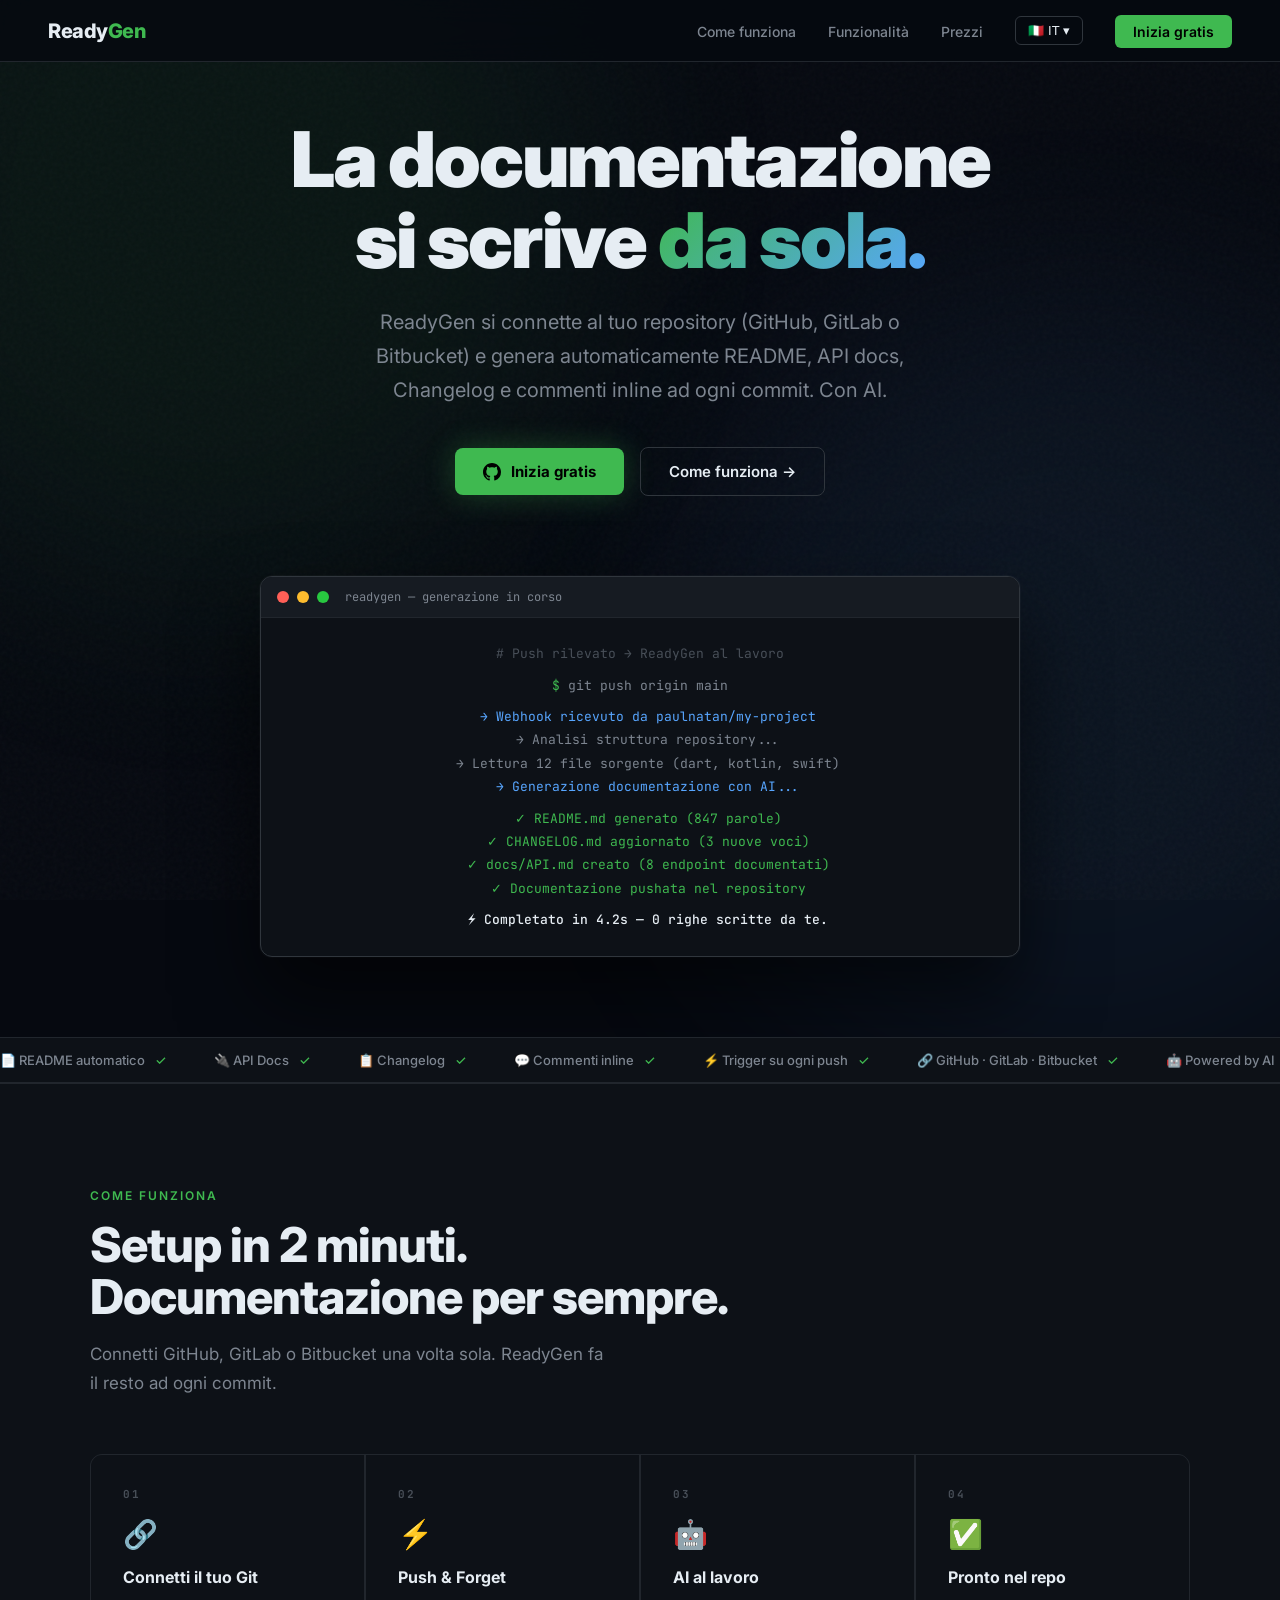
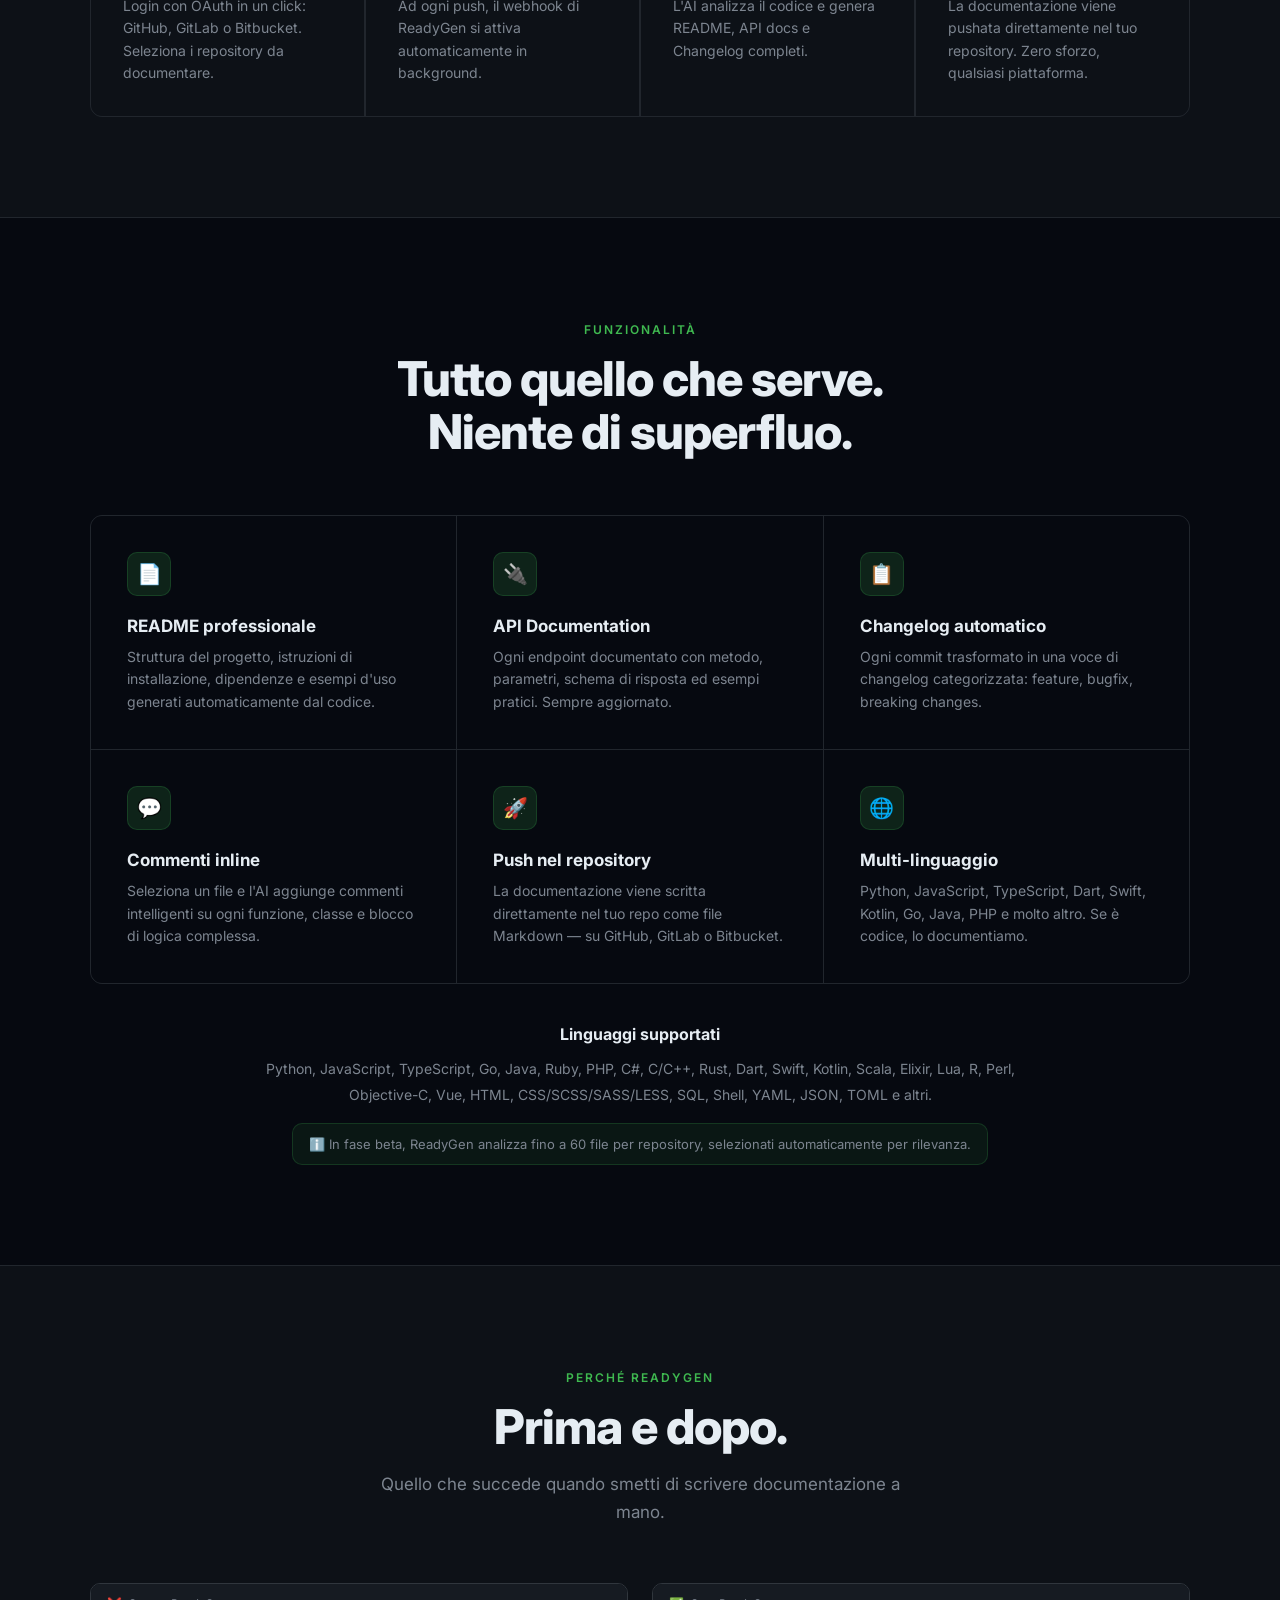
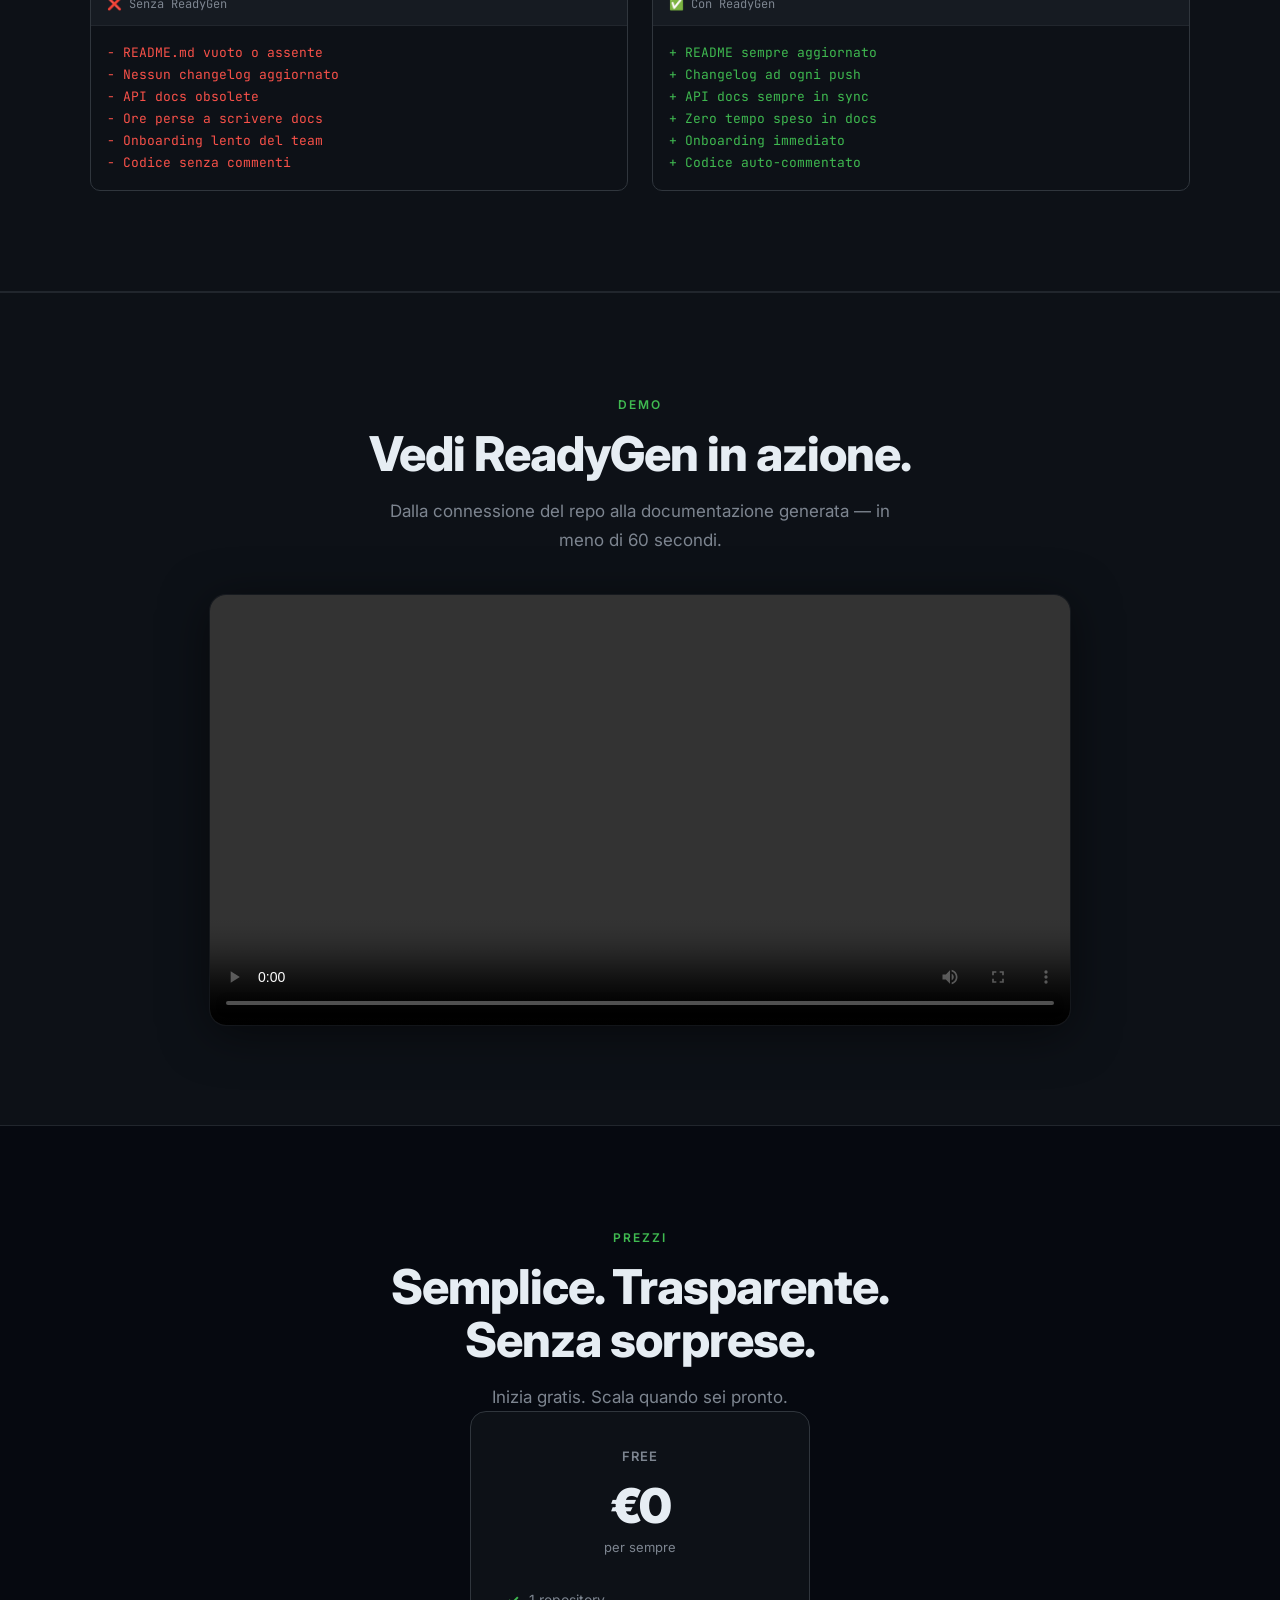
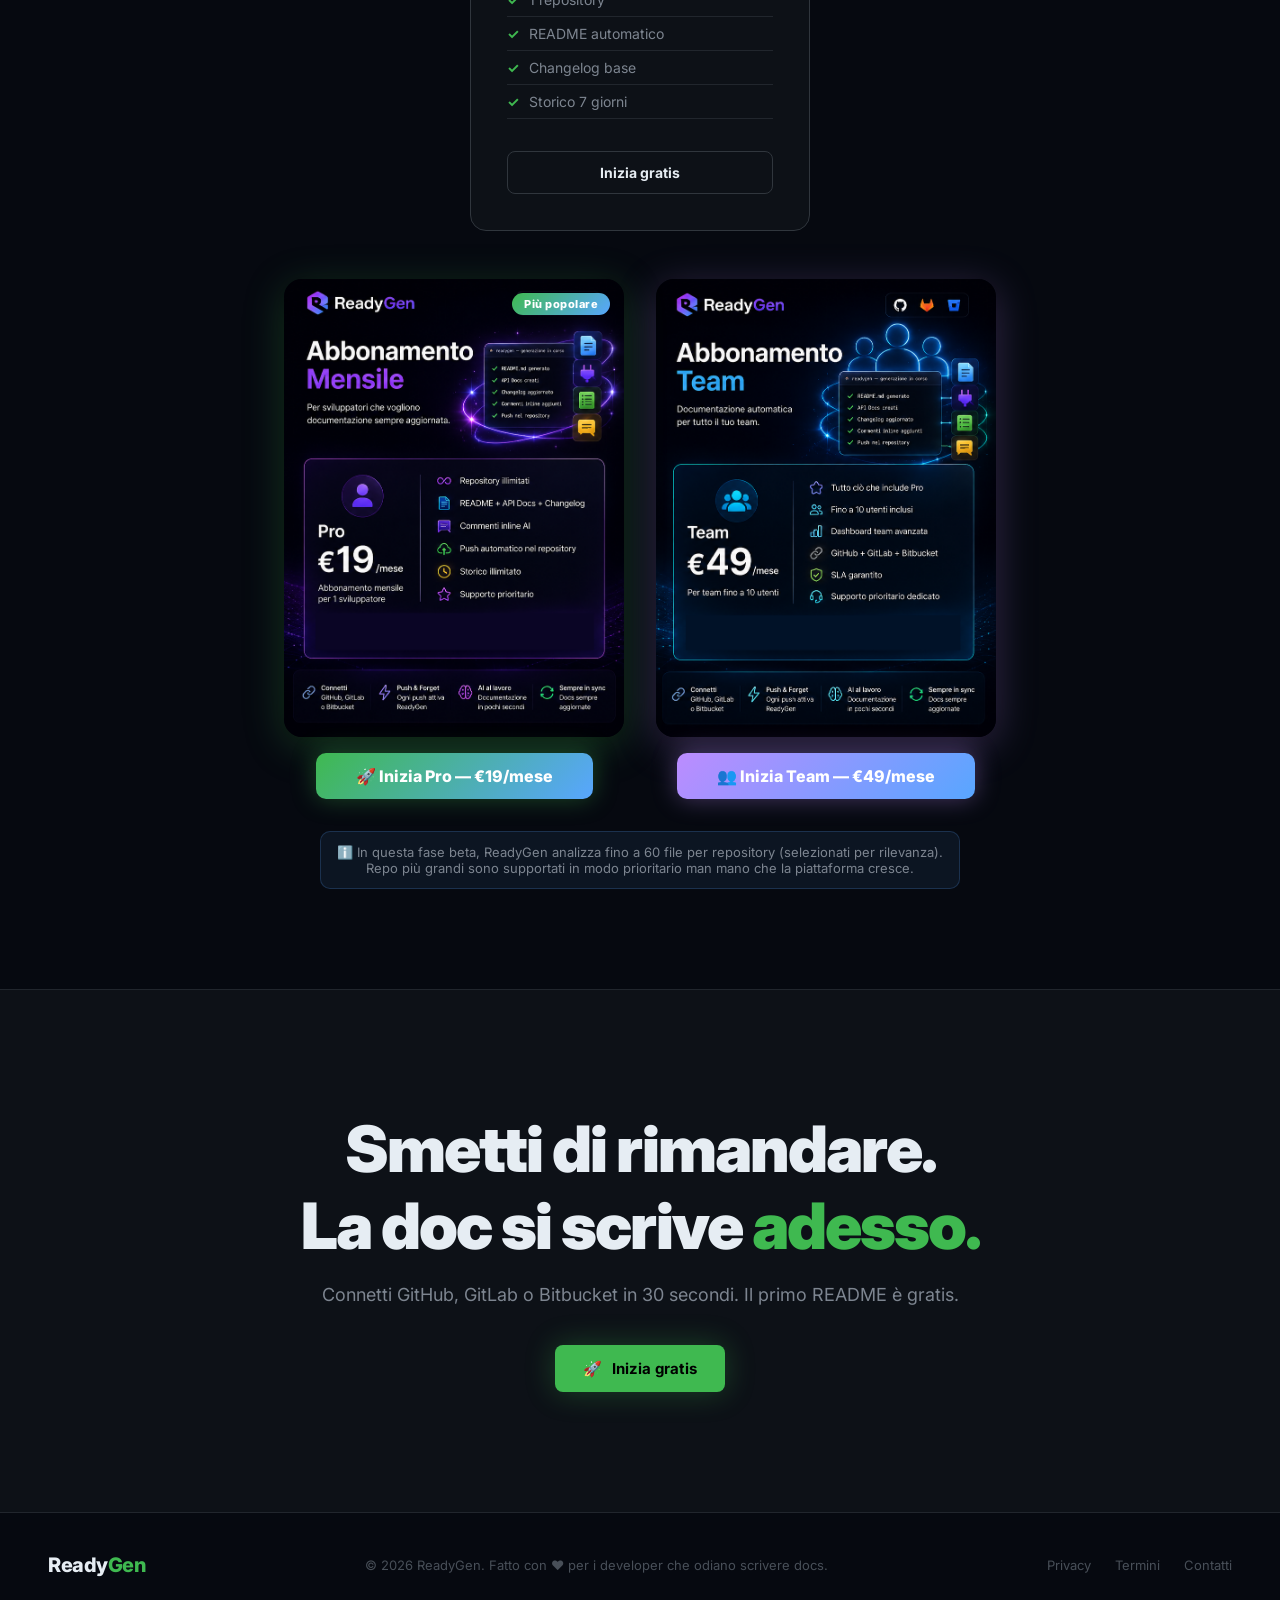
==== commit cea8f25a: "Add beta 60-file limit notice and supported languages list to home page Adds transparency notes unde" ====
--- a/frontend/index.html
+++ b/frontend/index.html
@@ -893,6 +893,12 @@
         <p id="f6-desc">Python, JavaScript, TypeScript, Dart, Swift, Kotlin, Go, Java, PHP e molto altro. Se è codice, lo documentiamo.</p>
       </div>
     </div>
+
+    <div class="reveal" style="margin-top:40px; text-align:center; max-width:760px; margin-left:auto; margin-right:auto;">
+      <p id="feat-langs-title" style="font-weight:700; margin-bottom:12px; color: var(--text);">Linguaggi supportati</p>
+      <p id="feat-langs-list" style="color: var(--text-muted); font-size:14px; line-height:1.8;">Python, JavaScript, TypeScript, Go, Java, Ruby, PHP, C#, C/C++, Rust, Dart, Swift, Kotlin, Scala, Elixir, Lua, R, Perl, Objective-C, Vue, HTML, CSS/SCSS/SASS/LESS, SQL, Shell, YAML, JSON, TOML e altri.</p>
+      <p id="feat-beta-note" style="margin-top:16px; font-size:13px; color: var(--text-muted); background: rgba(63,185,80,0.08); border:1px solid rgba(63,185,80,0.2); border-radius:10px; padding:12px 16px; display:inline-block;">ℹ️ In fase beta, ReadyGen analizza fino a 60 file per repository, selezionati automaticamente per rilevanza.</p>
+    </div>
   </div>
 </section>
 
@@ -1022,6 +1028,10 @@
       </div>
 
     </div>
+
+    <div class="reveal" style="margin-top:32px; max-width:640px; margin-left:auto; margin-right:auto;">
+      <p id="pricing-beta-note" style="font-size:13px; color: var(--text-muted); background: rgba(88,166,255,0.08); border:1px solid rgba(88,166,255,0.2); border-radius:10px; padding:12px 16px;">ℹ️ In questa fase beta, ReadyGen analizza fino a 60 file per repository (selezionati per rilevanza). Repo più grandi sono supportati in modo prioritario man mano che la piattaforma cresce.</p>
+    </div>
   </div>
 </section>
 
@@ -1086,6 +1096,9 @@
       document.getElementById("f"+i+"-title").textContent = tl("f"+i+"_title");
       document.getElementById("f"+i+"-desc").textContent  = tl("f"+i+"_desc");
     }
+    document.getElementById("feat-langs-title").textContent = tl("feat_langs_title");
+    document.getElementById("feat-langs-list").textContent  = tl("feat_langs_list");
+    document.getElementById("feat-beta-note").textContent   = tl("beta_note");
 
     // Confronto
     document.getElementById("why-label").textContent       = tl("why_label");
@@ -1107,6 +1120,7 @@
     document.getElementById("pricing-label").textContent = tl("pricing_label");
     document.getElementById("pricing-title").innerHTML   = tl("pricing_title");
     document.getElementById("pricing-sub").textContent   = tl("pricing_sub");
+    document.getElementById("pricing-beta-note").textContent = tl("beta_note_pricing");
 
     // Footer CTA
     document.getElementById("footer-cta-title").innerHTML = tl("footer_cta_title");
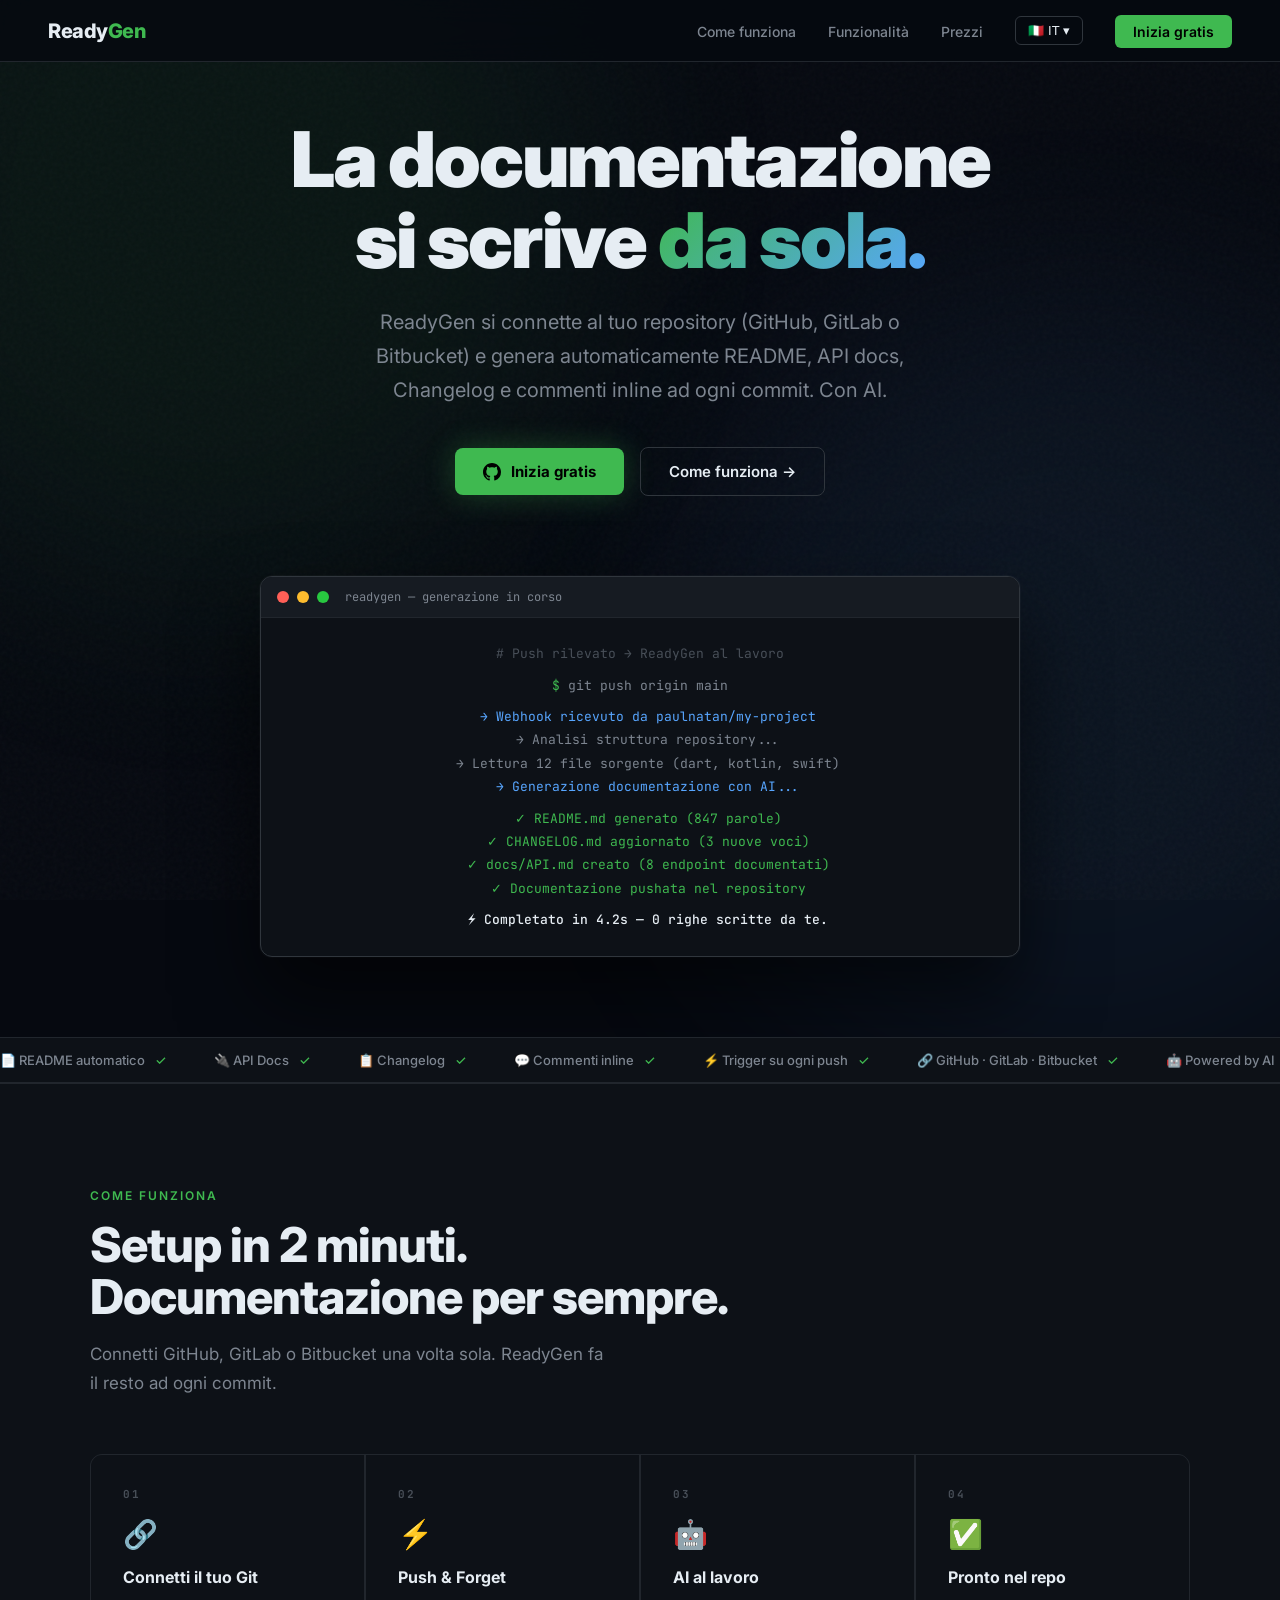
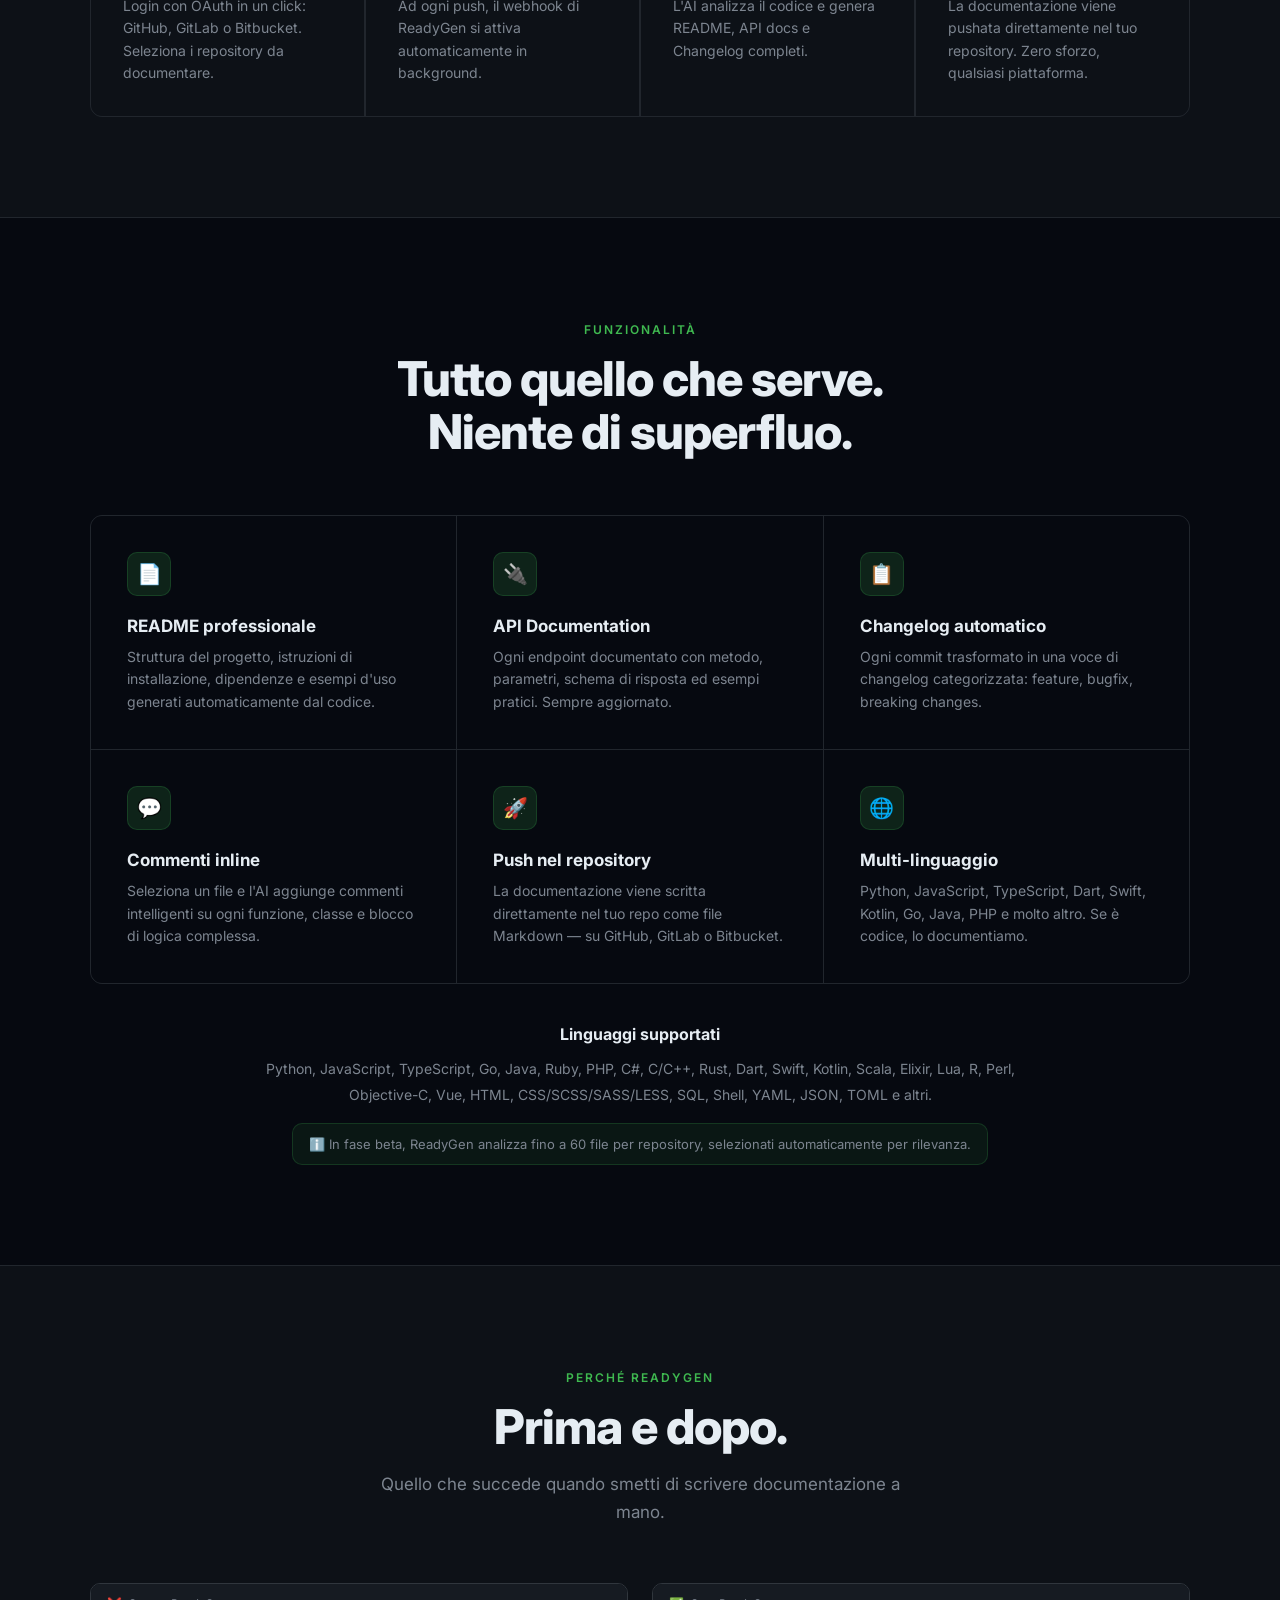
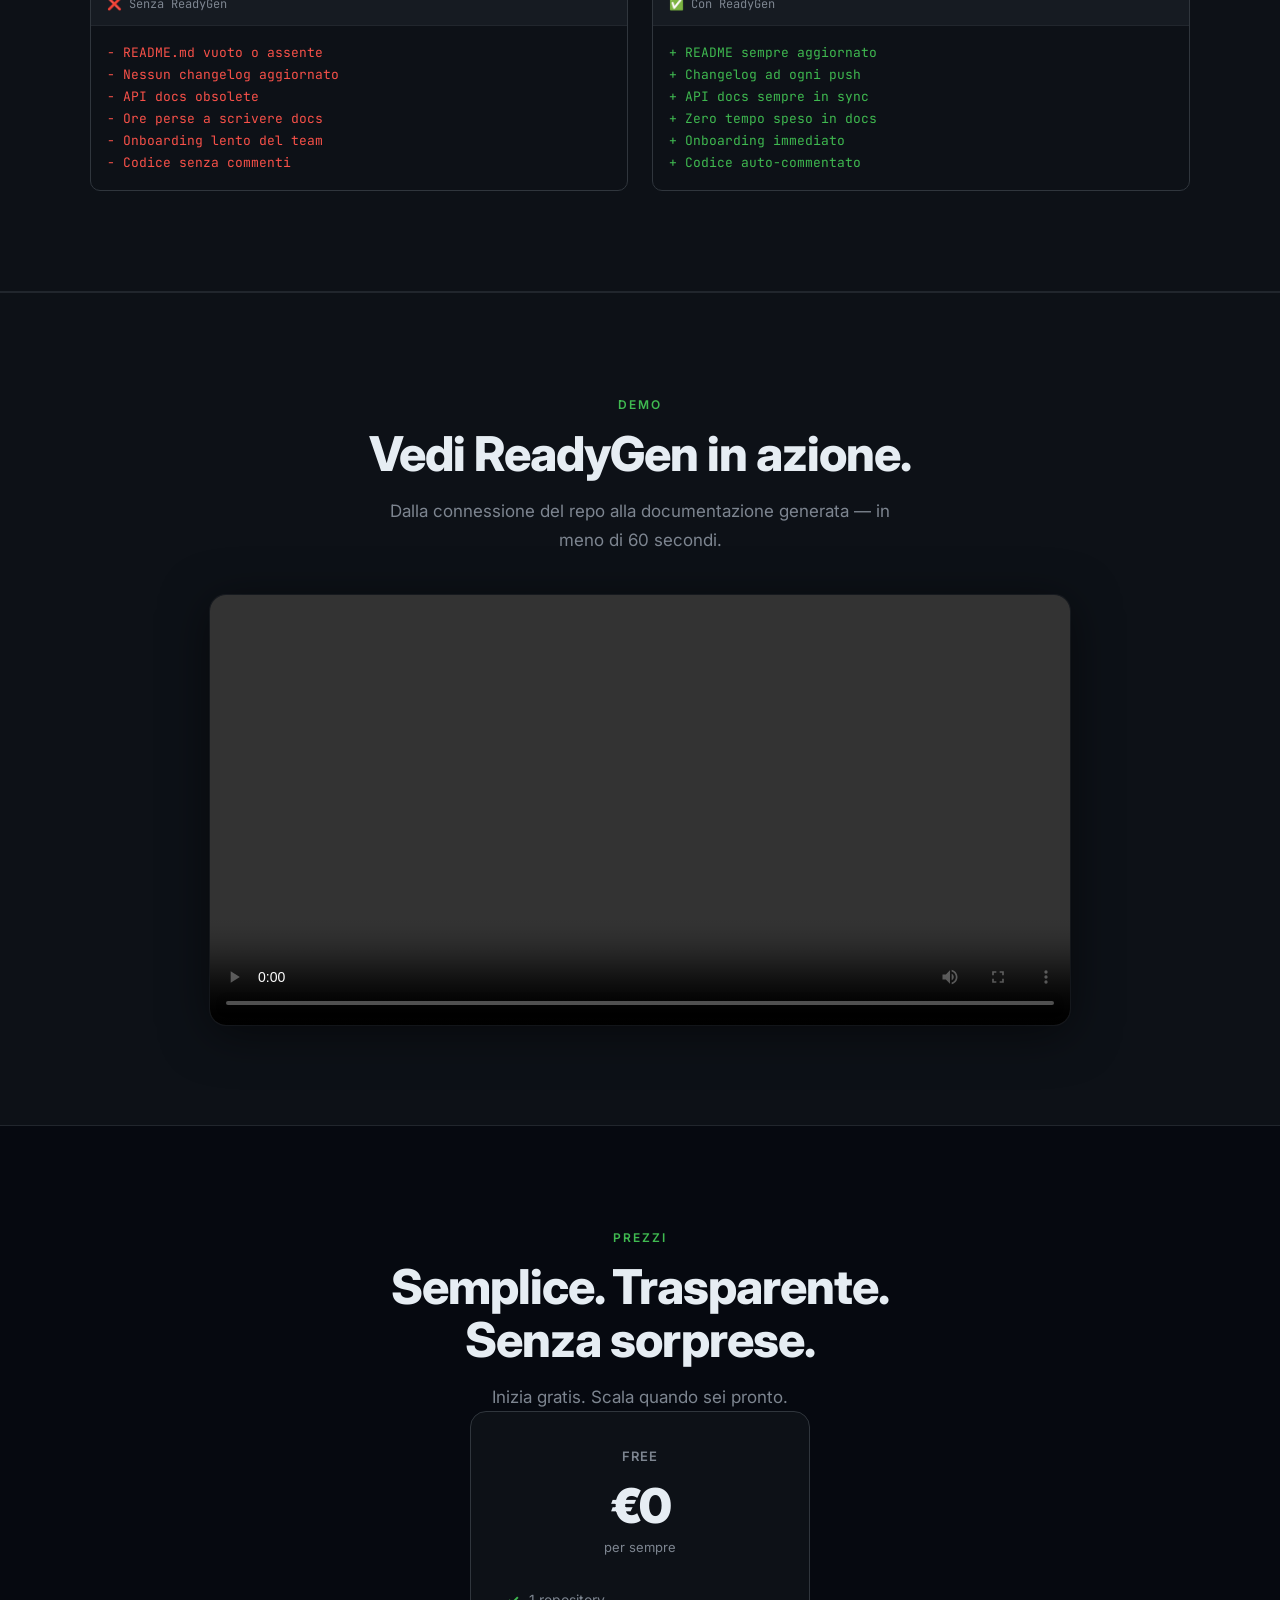
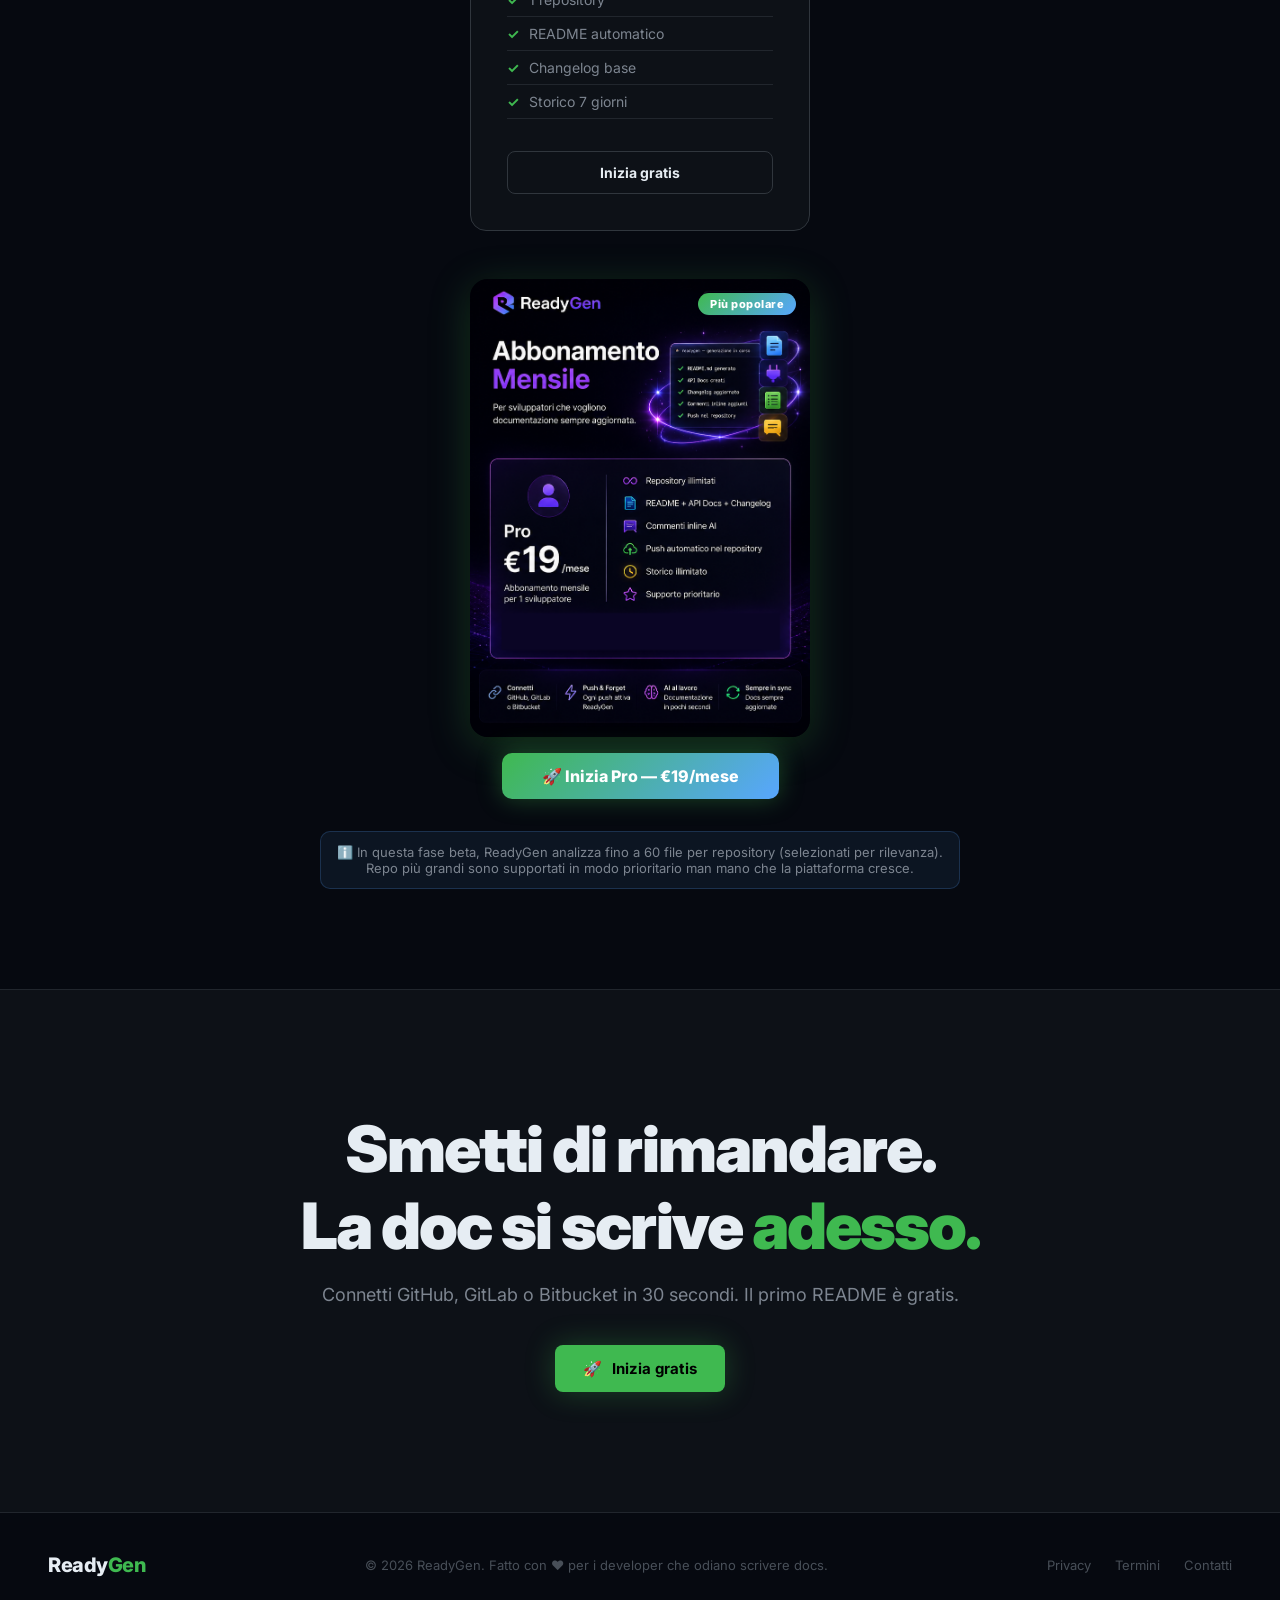
==== commit 855a1ace: "Hide Team plan from pricing section Team multi-user feature not yet implemented — hiding the €49/mo " ====
--- a/frontend/index.html
+++ b/frontend/index.html
@@ -987,7 +987,7 @@
       </div>
     </div>
 
-    <!-- Pro + Team images -->
+    <!-- Pricing images -->
     <div class="reveal" style="display:flex; gap:32px; justify-content:center; align-items:flex-start; flex-wrap:wrap;">
 
       <!-- Pro -->
@@ -1009,23 +1009,7 @@
         </div>
       </div>
 
-      <!-- Team -->
-      <div style="cursor:pointer;" onclick="startCheckout('team', event)">
-        <img src="images/AbbonamentoTeamSito.png" alt="Piano Team — €49/mese"
-          style="width:100%; max-width:340px; border-radius:18px; display:block;
-                 box-shadow: 0 8px 40px rgba(188,140,255,0.25), 0 2px 12px rgba(0,0,0,0.4);
-                 transition: transform 0.25s, box-shadow 0.25s;"
-          onmouseover="this.style.transform='translateY(-6px)';this.style.boxShadow='0 16px 56px rgba(188,140,255,0.4),0 4px 16px rgba(0,0,0,0.5)'"
-          onmouseout="this.style.transform='';this.style.boxShadow='0 8px 40px rgba(188,140,255,0.25),0 2px 12px rgba(0,0,0,0.4)'"
-        />
-        <div style="margin-top:16px; text-align:center;">
-          <a href="#" onclick="startCheckout('team', event)"
-            style="display:inline-block;background:linear-gradient(135deg,#bc8cff,#58a6ff);color:#fff;font-weight:800;font-size:16px;padding:13px 40px;border-radius:10px;text-decoration:none;box-shadow:0 0 24px rgba(188,140,255,0.35);transition:opacity 0.2s;"
-            onmouseover="this.style.opacity='0.85'" onmouseout="this.style.opacity='1'">
-            👥 Inizia Team — €49/mese
-          </a>
-        </div>
-      </div>
+      <!-- Team: nascosto fino a implementazione multi-utente -->
 
     </div>
 
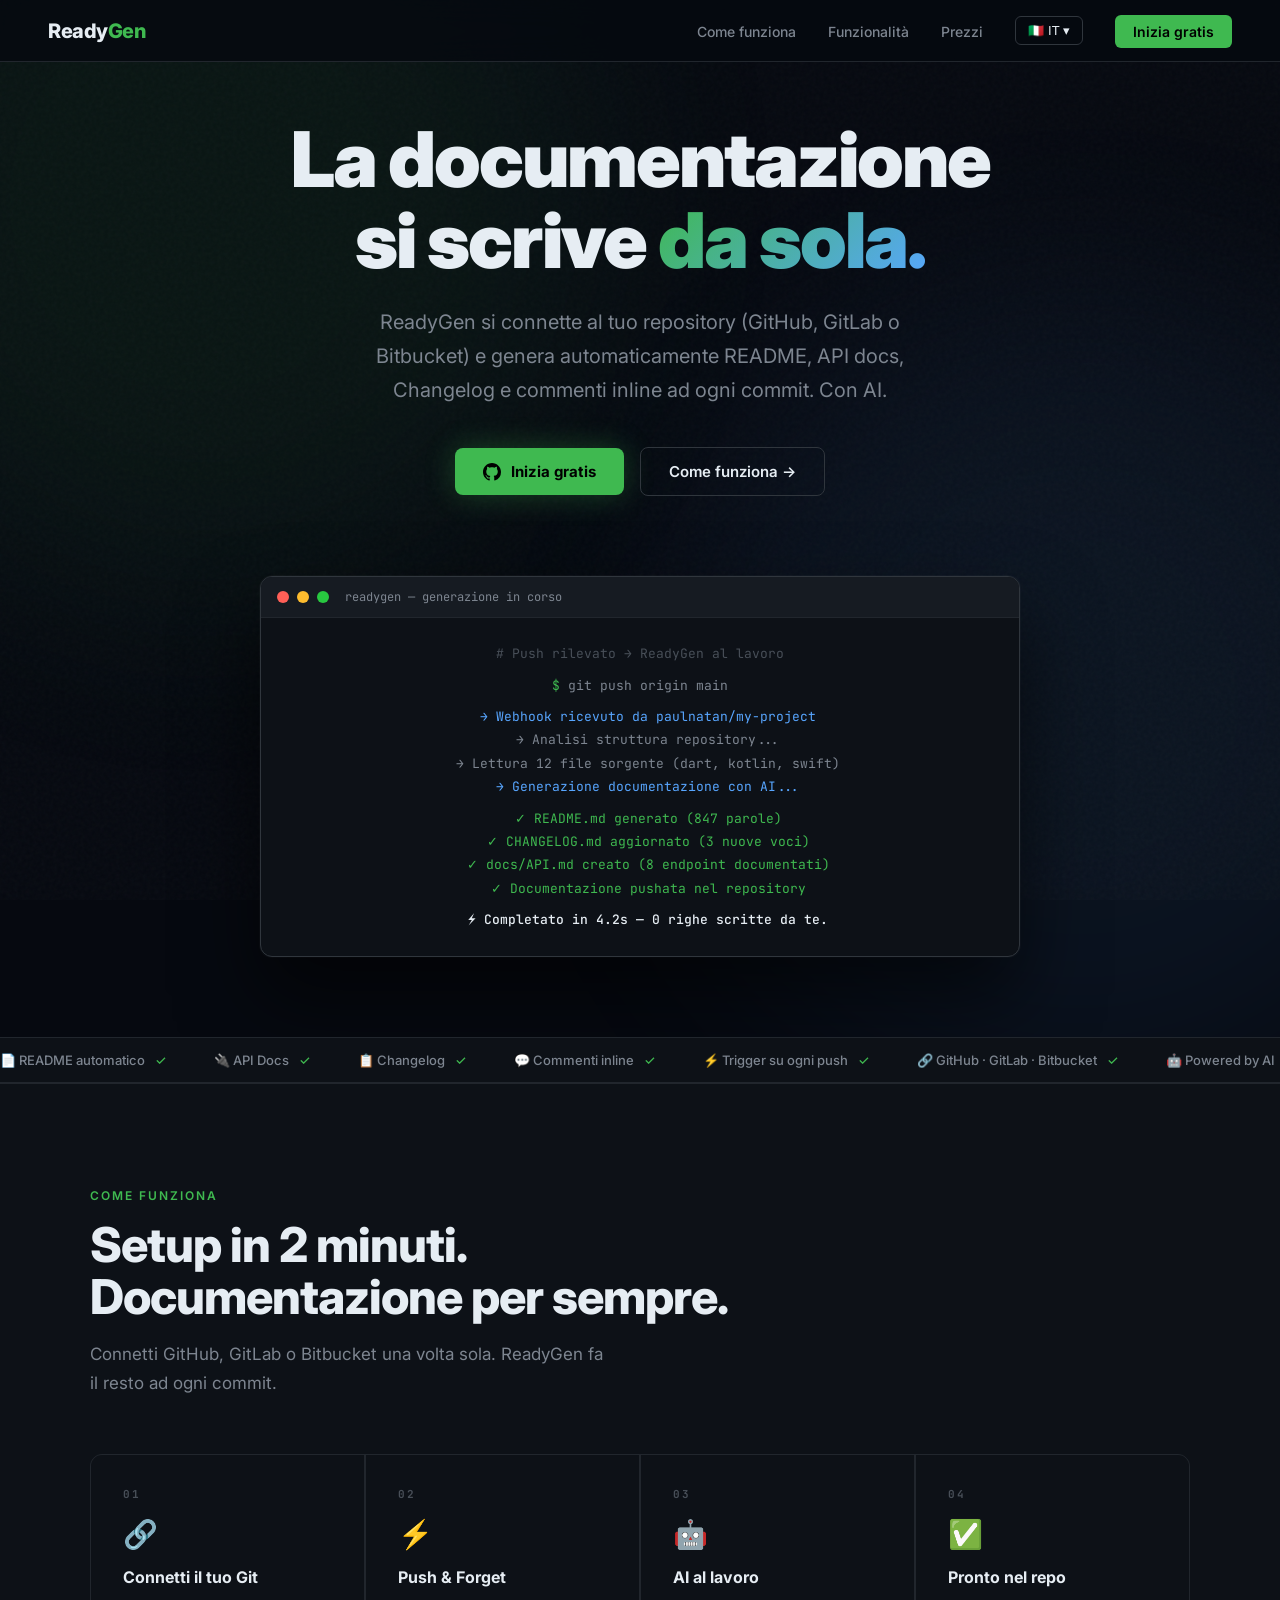
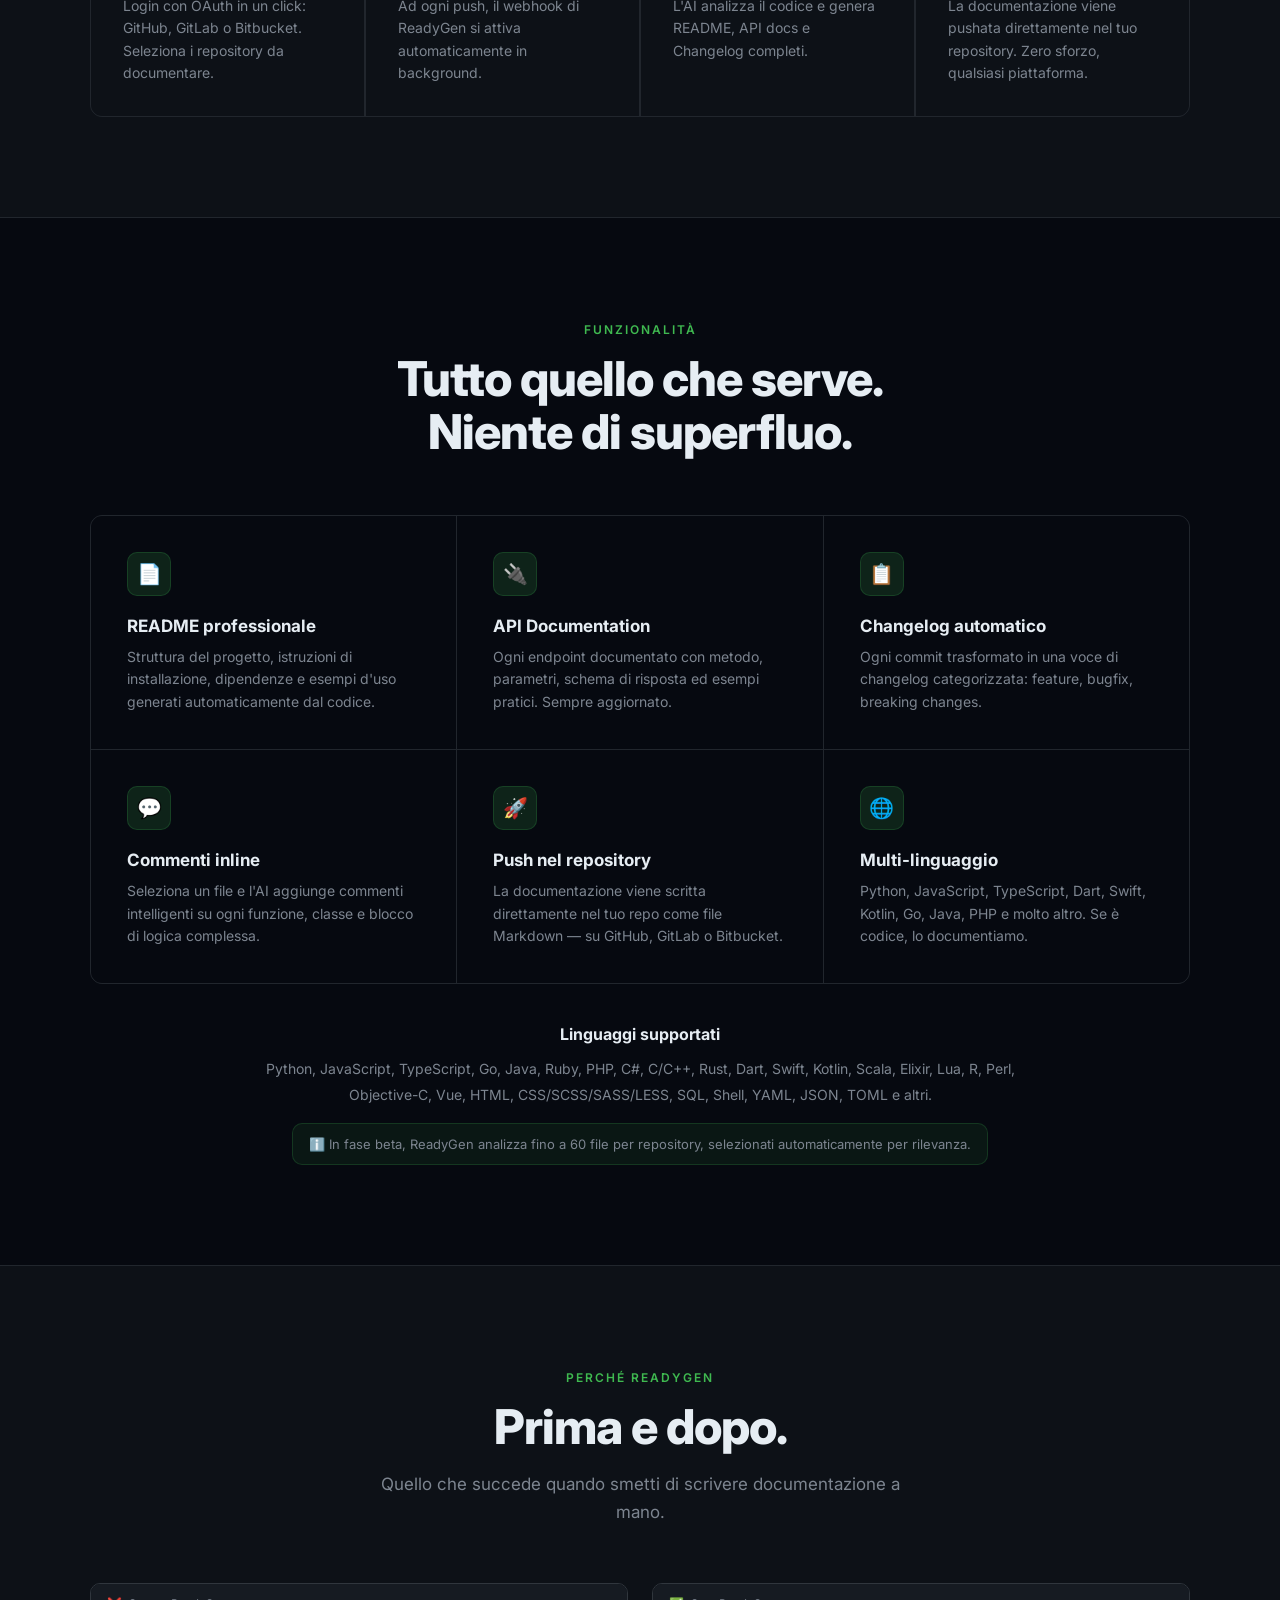
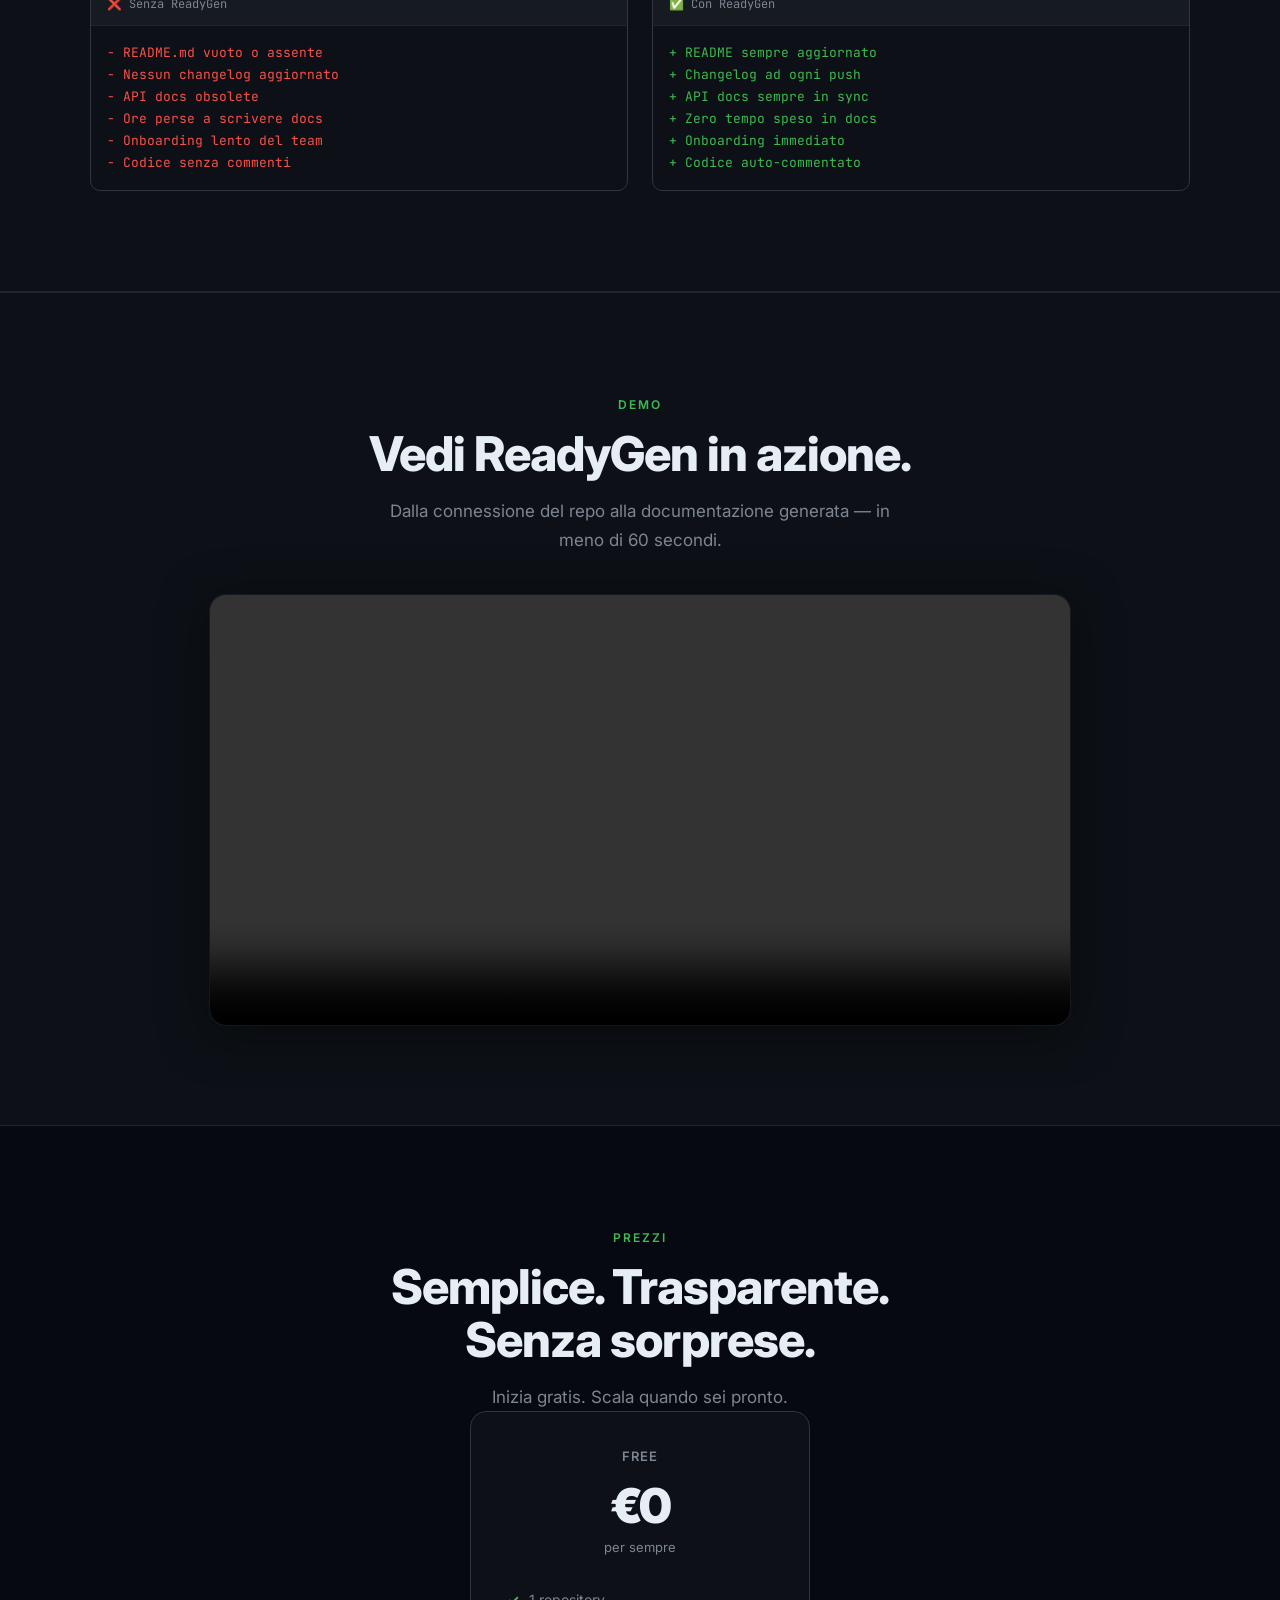
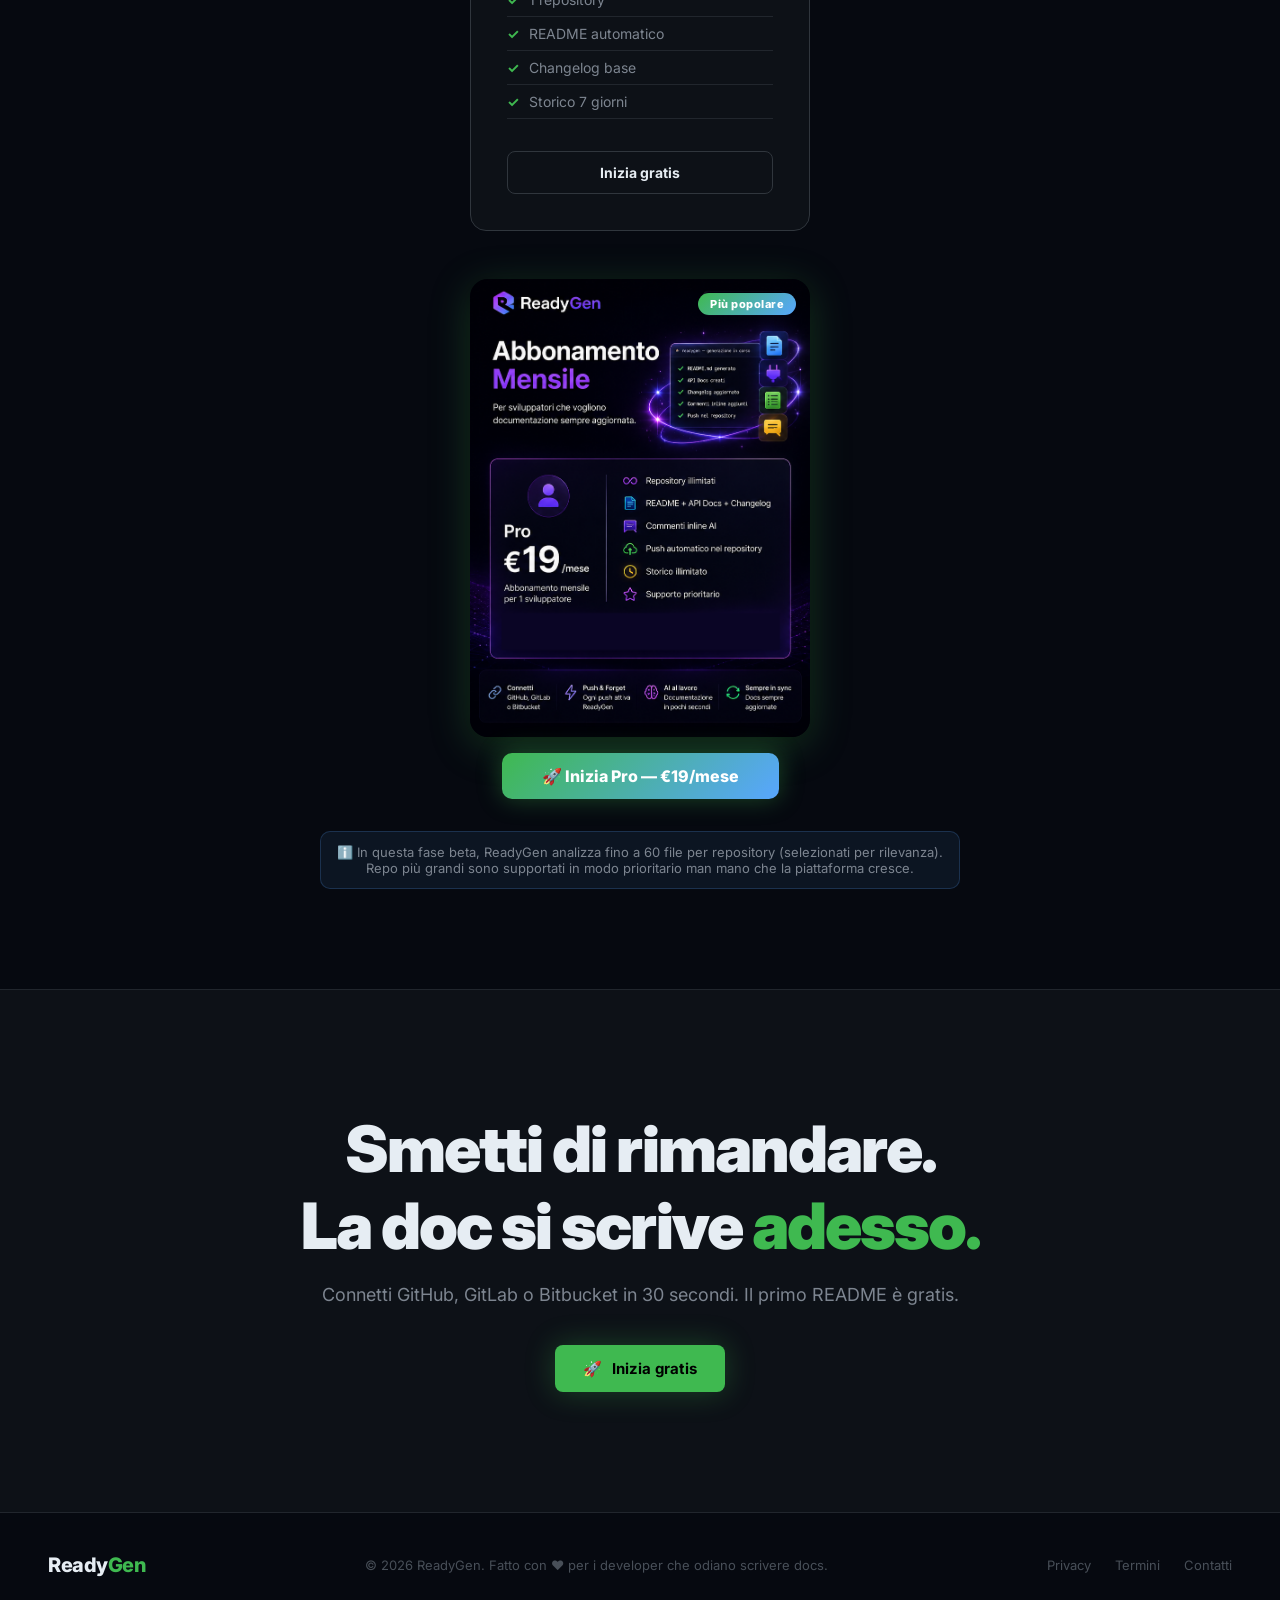
==== commit 30f384b5: "Add SEO meta tags, sitemap and robots.txt - Full meta tags (description, keywords, og:*, twitter:car" ====
--- a/frontend/index.html
+++ b/frontend/index.html
@@ -3,7 +3,28 @@
 <head>
   <meta charset="UTF-8" />
   <meta name="viewport" content="width=device-width, initial-scale=1.0" />
-  <title>ReadyGen — La documentazione si scrive da sola</title>
+  <title>ReadyGen — AI Documentation Generator for Git Repositories</title>
+  <meta name="description" content="ReadyGen auto-generates README, API docs, changelogs, inline comments, OpenAPI specs and SDKs from your GitHub, GitLab or Bitbucket repo. Powered by AI. Free plan available." />
+  <meta name="keywords" content="documentation generator, AI documentation, README generator, API docs generator, changelog generator, GitHub documentation, GitLab documentation, developer tools" />
+  <meta name="author" content="ReadyGen" />
+  <meta name="robots" content="index, follow" />
+  <link rel="canonical" href="https://readygen-app.netlify.app" />
+
+  <!-- Open Graph / Social -->
+  <meta property="og:type" content="website" />
+  <meta property="og:url" content="https://readygen-app.netlify.app" />
+  <meta property="og:title" content="ReadyGen — AI Documentation Generator for Git Repositories" />
+  <meta property="og:description" content="Auto-generate README, API docs, changelogs and more from your GitHub, GitLab or Bitbucket repo using AI. Free plan available." />
+  <meta property="og:image" content="https://readygen-app.netlify.app/images/og-image.png" />
+
+  <!-- Twitter Card -->
+  <meta name="twitter:card" content="summary_large_image" />
+  <meta name="twitter:title" content="ReadyGen — AI Documentation Generator" />
+  <meta name="twitter:description" content="Auto-generate README, API docs, changelogs and more from your Git repo using AI." />
+  <meta name="twitter:image" content="https://readygen-app.netlify.app/images/og-image.png" />
+
+  <!-- Google Search Console -->
+  <meta name="google-site-verification" content="SswtEuU3xH3YLA2gAn4HWTuLlh5A4d7oOahN0scbddI" />
   <link rel="preconnect" href="https://fonts.googleapis.com">
   <link href="https://fonts.googleapis.com/css2?family=Inter:wght@300;400;500;600;700;800;900&family=JetBrains+Mono:wght@400;500&display=swap" rel="stylesheet">
   <style>
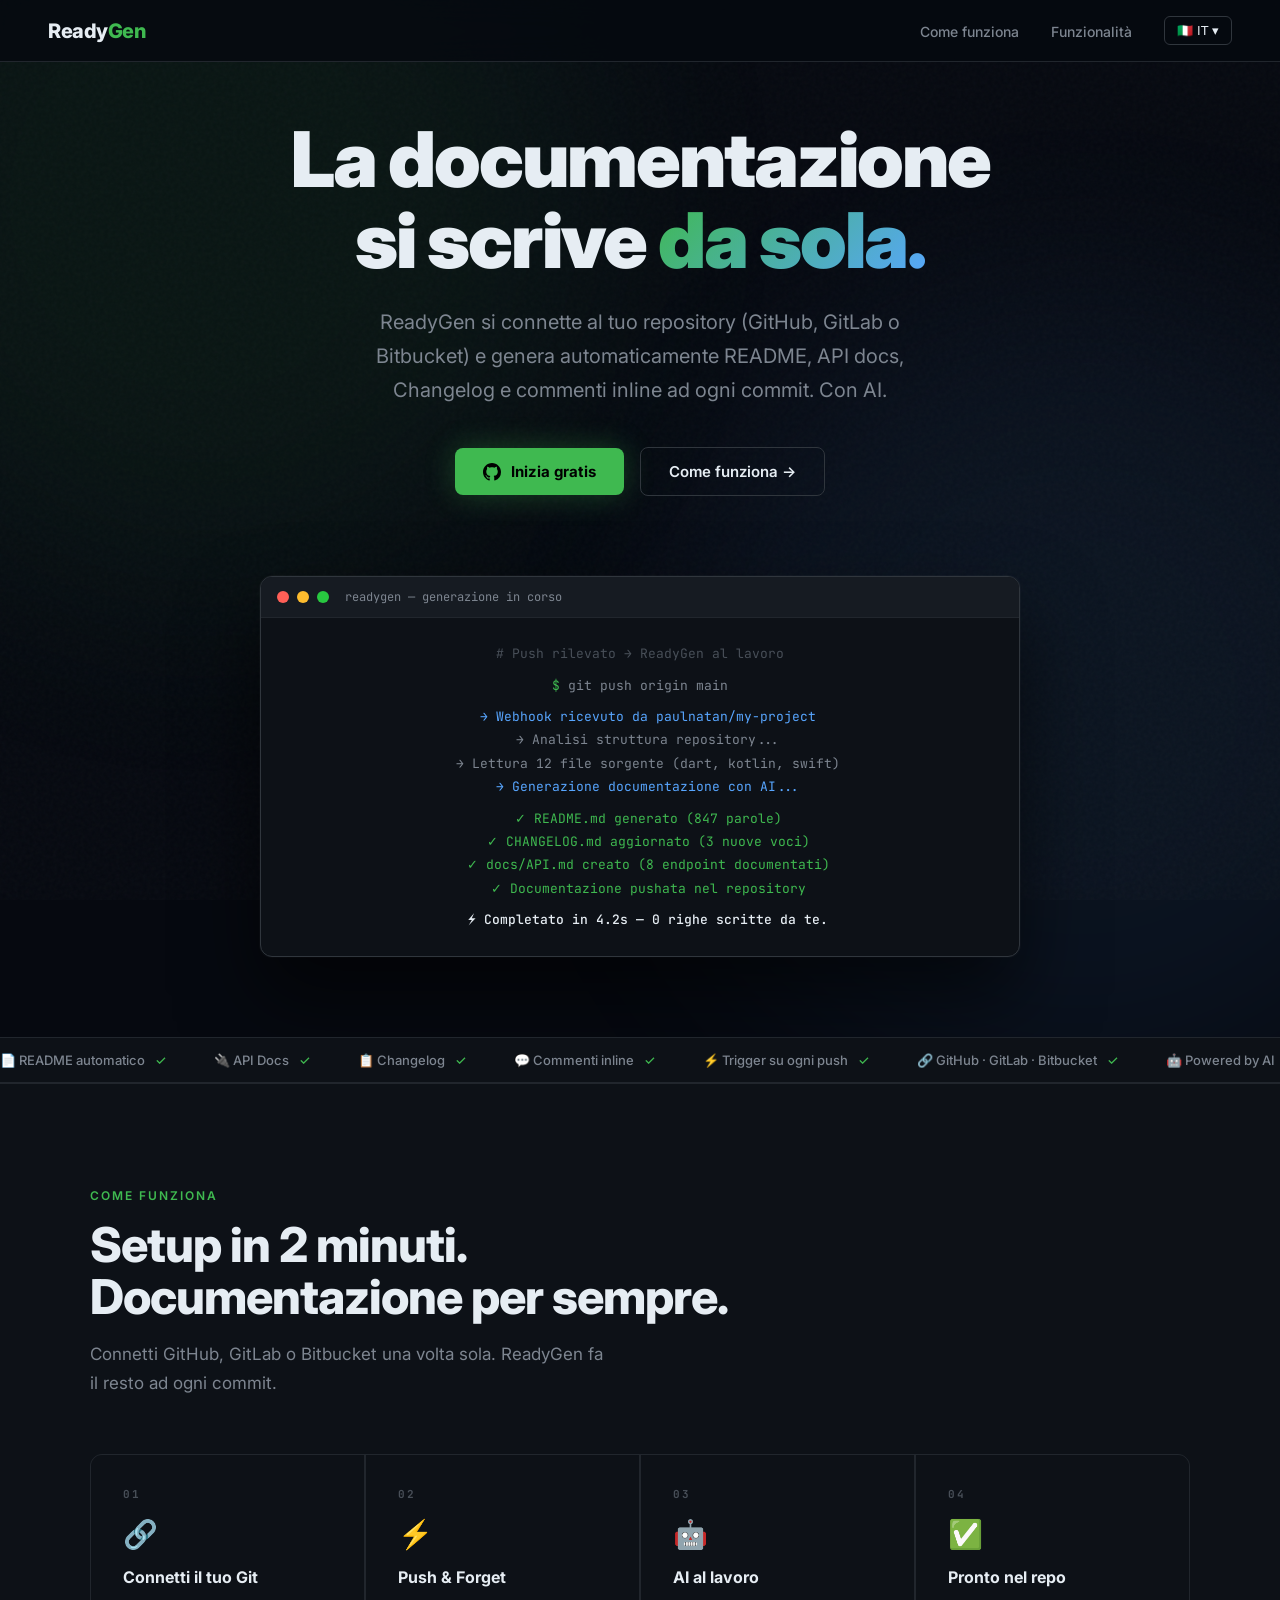
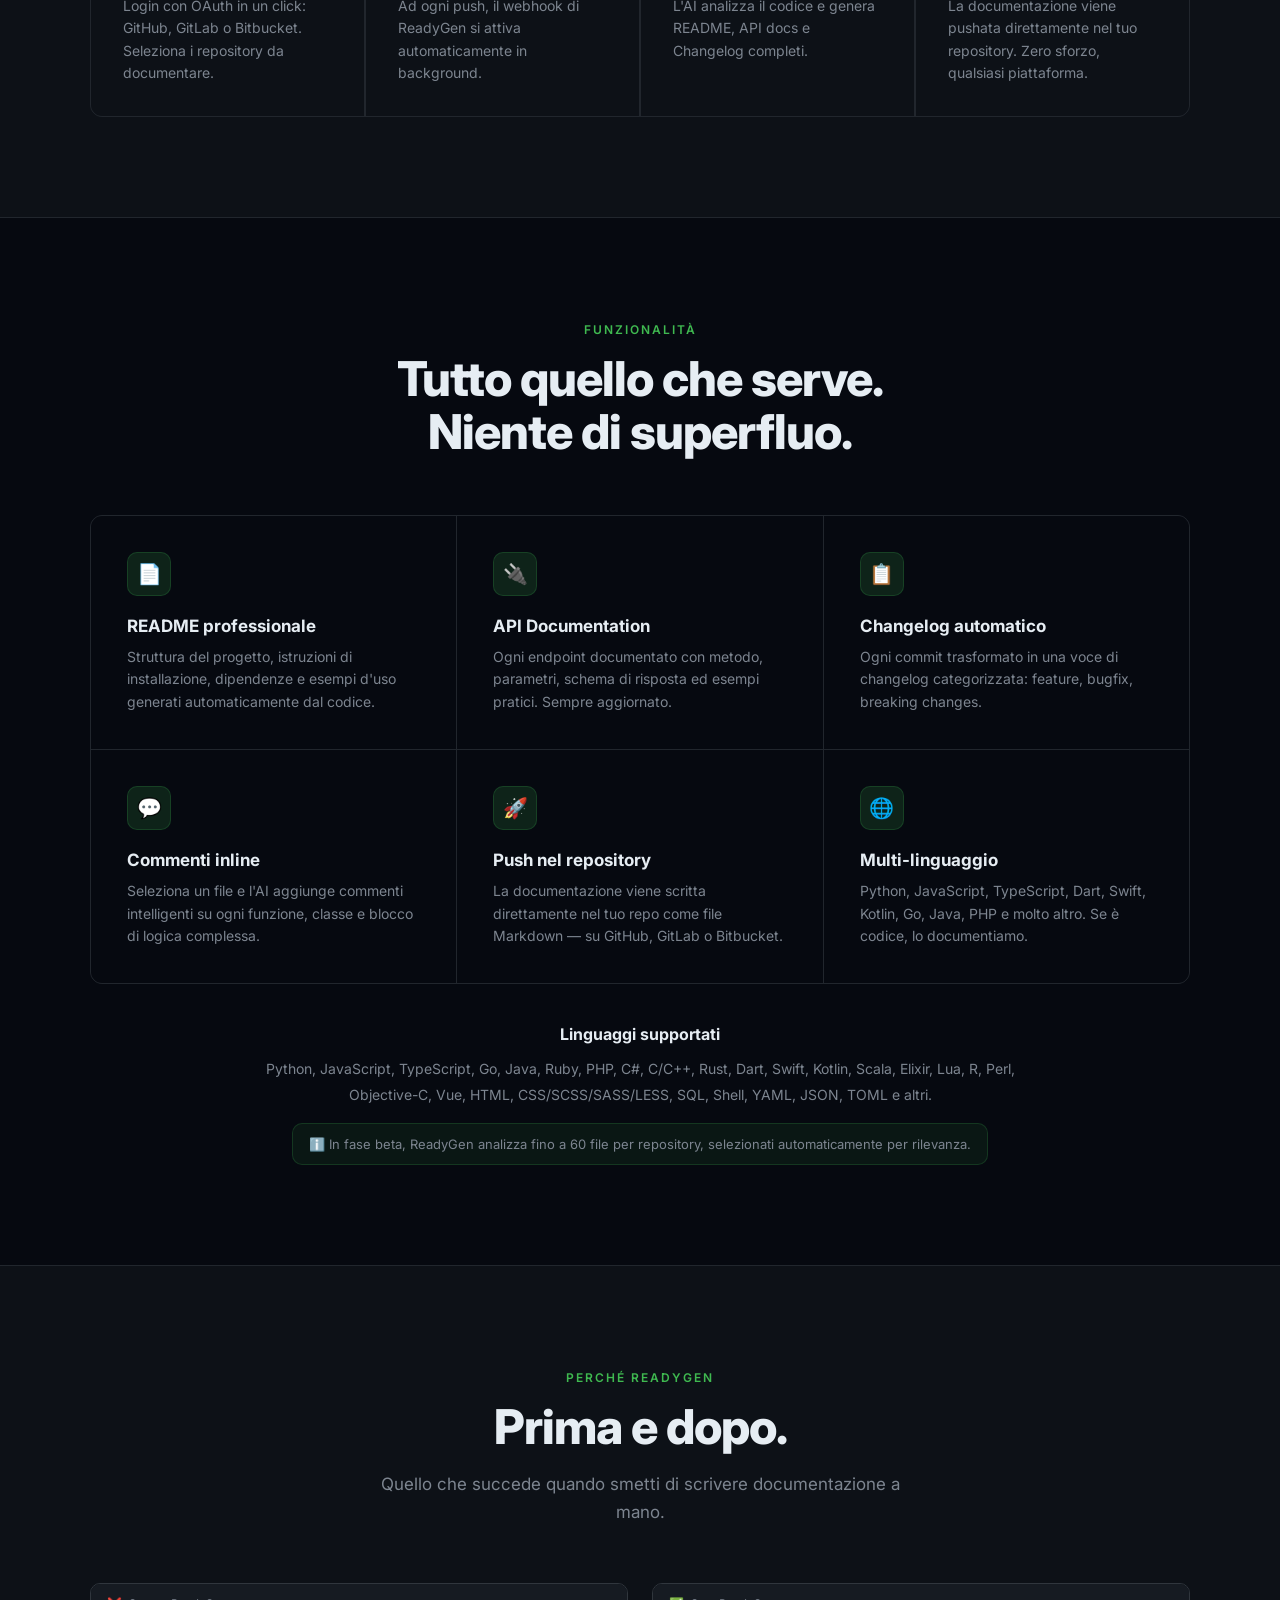
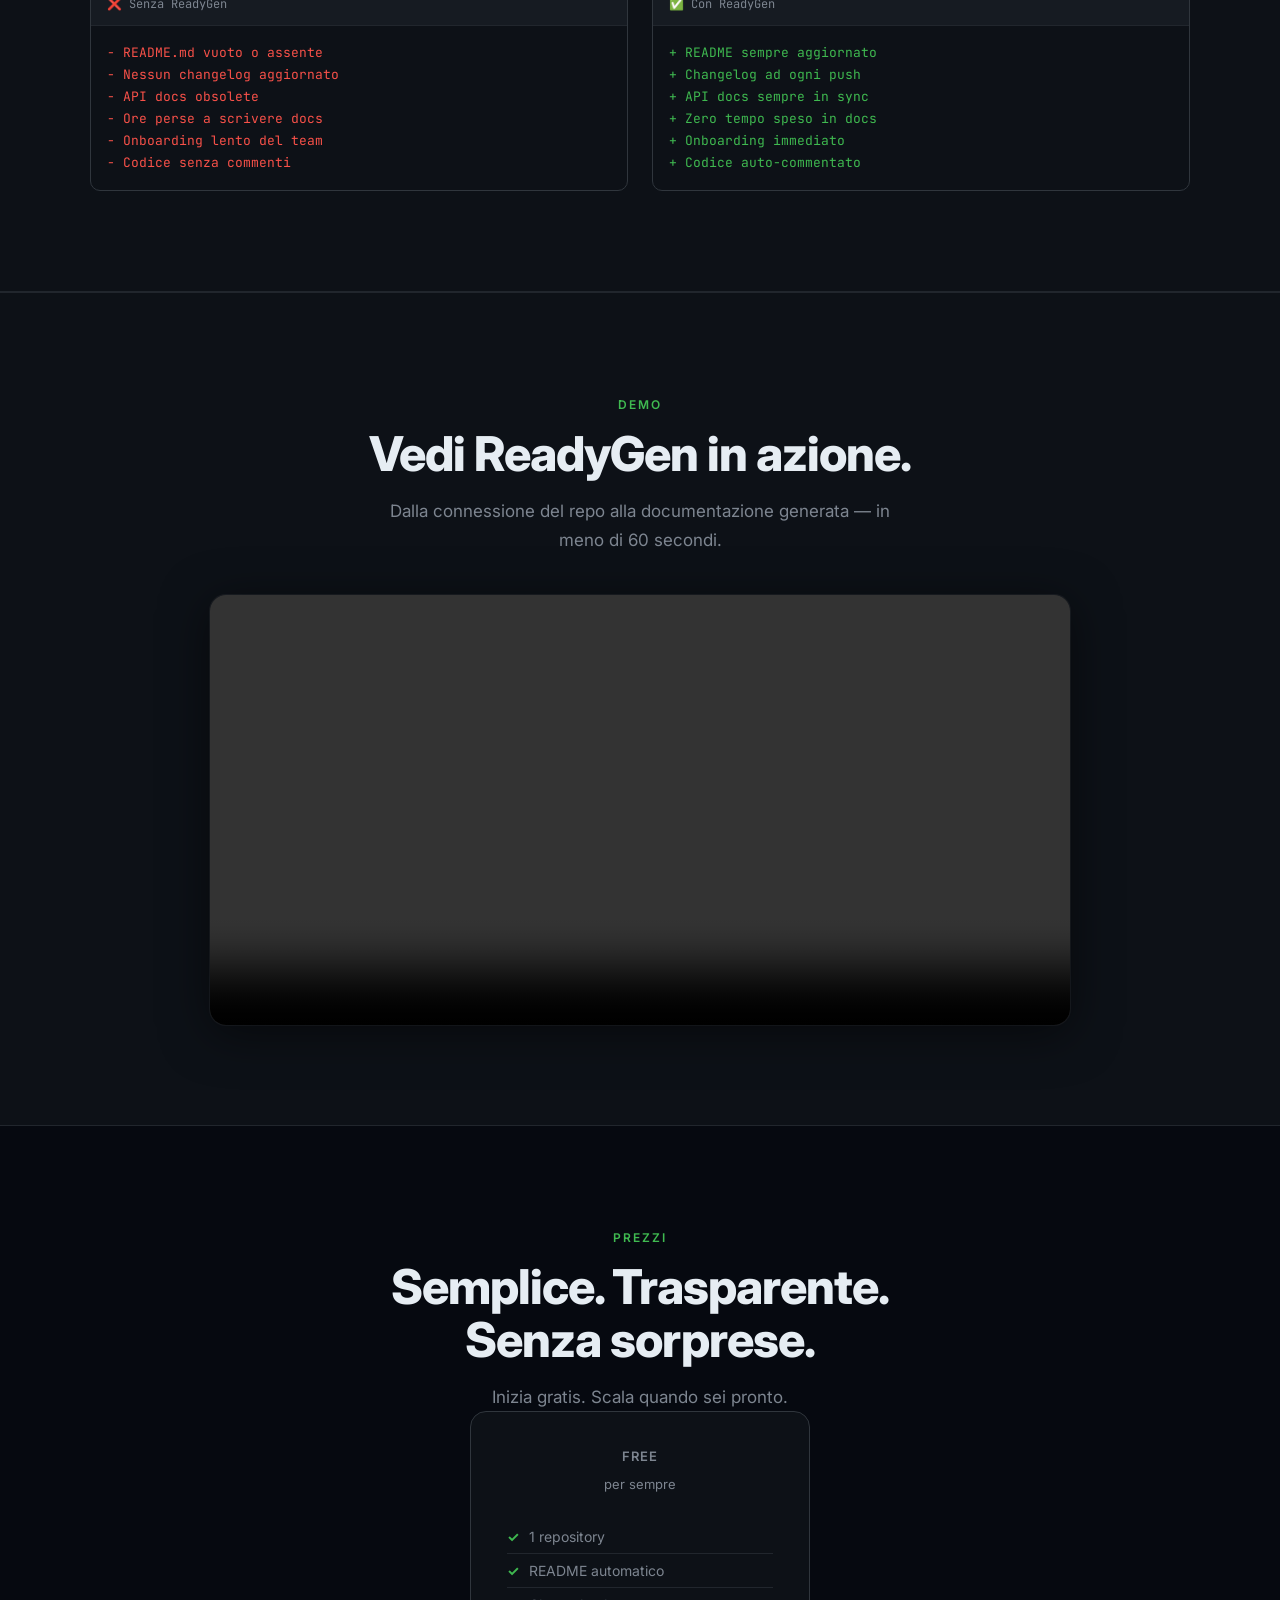
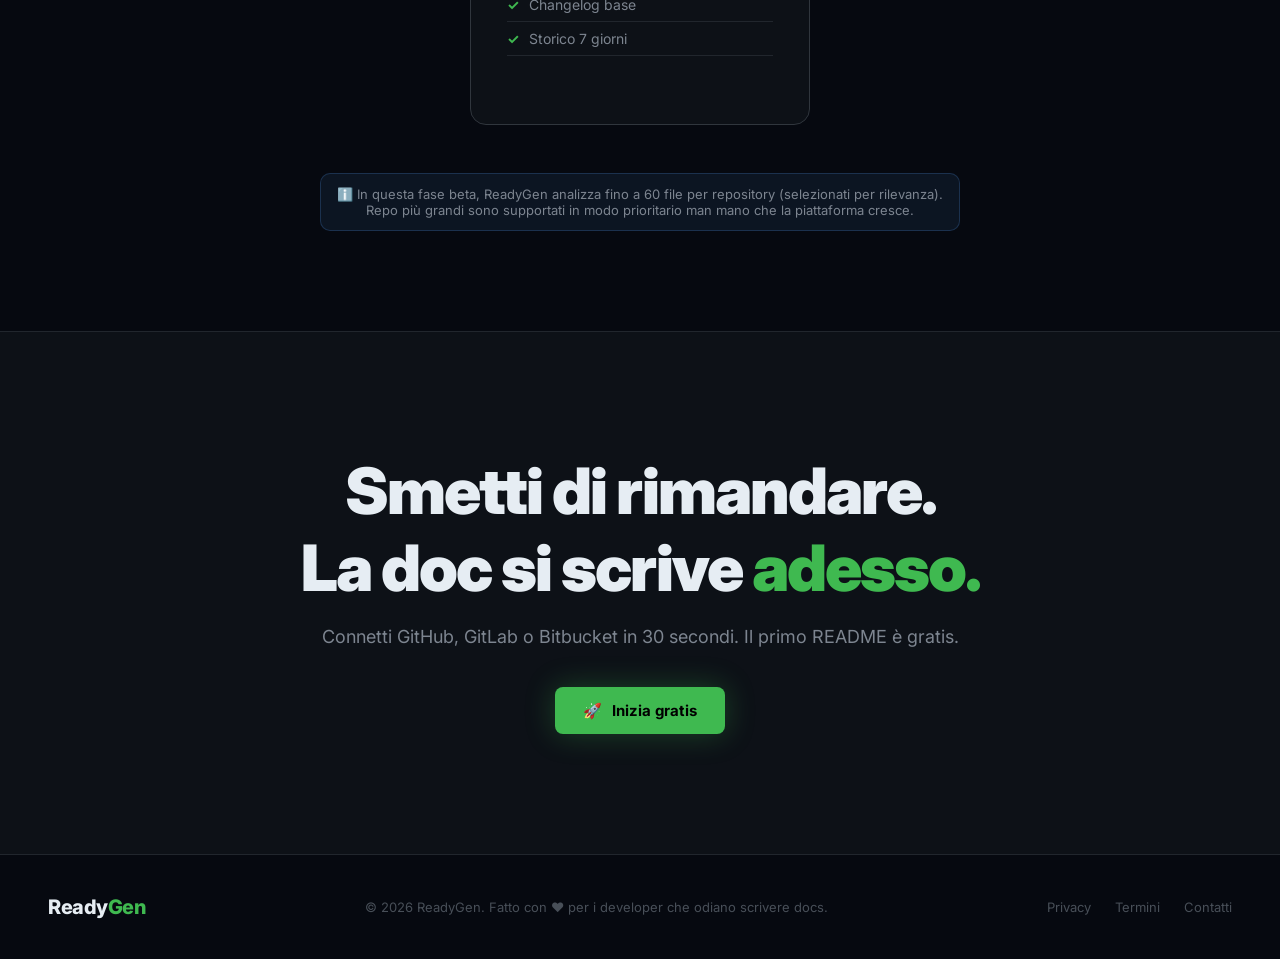
==== commit d13f298c: "Migrazione backend da Railway a Render Co-Authored-By: Claude Sonnet 4.6 <noreply@anthropic.com>" ====
--- a/frontend/index.html
+++ b/frontend/index.html
@@ -730,7 +730,6 @@
   <ul class="nav-links" id="nav-links">
     <li><a href="#come-funziona" id="nav-how">Come funziona</a></li>
     <li><a href="#features" id="nav-features">Funzionalità</a></li>
-    <li><a href="#prezzi" id="nav-pricing">Prezzi</a></li>
     <li>
       <div style="position:relative; display:inline-block;" id="lang-selector-wrap">
         <button id="lang-btn" onclick="toggleLangMenu()" style="display:flex;align-items:center;gap:6px;background:transparent;border:1px solid var(--border2);border-radius:6px;padding:6px 12px;color:var(--text);font-size:13px;cursor:pointer;">🇮🇹 IT ▾</button>
@@ -743,7 +742,6 @@
         </div>
       </div>
     </li>
-    <li><a href="#" class="nav-cta" id="nav-cta" onclick="openProviderModal(event)">Inizia gratis</a></li>
   </ul>
 </nav>
 
@@ -753,17 +751,17 @@
     <h3 style="font-size:18px;font-weight:700;margin-bottom:6px;text-align:center;" id="modal-provider-title">Scegli come accedere</h3>
     <p style="font-size:13px;color:var(--text-muted);text-align:center;margin-bottom:24px;" id="modal-provider-sub">Connetti il tuo account Git in un click</p>
     <div style="display:flex;flex-direction:column;gap:12px;">
-      <a href="https://docpilot-production-ff6b.up.railway.app/auth/login/github" style="display:flex;align-items:center;gap:14px;padding:14px 18px;background:var(--surface2);border:1px solid var(--border2);border-radius:10px;text-decoration:none;color:var(--text);font-weight:600;font-size:14px;transition:all 0.2s;" onmouseover="this.style.borderColor='#58a6ff';this.style.background='#0d1520'" onmouseout="this.style.borderColor='var(--border2)';this.style.background='var(--surface2)'">
+      <a href="https://docpilot-4zg9.onrender.com/auth/login/github" style="display:flex;align-items:center;gap:14px;padding:14px 18px;background:var(--surface2);border:1px solid var(--border2);border-radius:10px;text-decoration:none;color:var(--text);font-weight:600;font-size:14px;transition:all 0.2s;" onmouseover="this.style.borderColor='#58a6ff';this.style.background='#0d1520'" onmouseout="this.style.borderColor='var(--border2)';this.style.background='var(--surface2)'">
         <svg height="24" viewBox="0 0 16 16" fill="currentColor"><path d="M8 0C3.58 0 0 3.58 0 8c0 3.54 2.29 6.53 5.47 7.59.4.07.55-.17.55-.38 0-.19-.01-.82-.01-1.49-2.01.37-2.53-.49-2.69-.94-.09-.23-.48-.94-.82-1.13-.28-.15-.68-.52-.01-.53.63-.01 1.08.58 1.23.82.72 1.21 1.87.87 2.33.66.07-.52.28-.87.51-1.07-1.78-.2-3.64-.89-3.64-3.95 0-.87.31-1.59.82-2.15-.08-.2-.36-1.02.08-2.12 0 0 .67-.21 2.2.82.64-.18 1.32-.27 2-.27.68 0 1.36.09 2 .27 1.53-1.04 2.2-.82 2.2-.82.44 1.1.16 1.92.08 2.12.51.56.82 1.27.82 2.15 0 3.07-1.87 3.75-3.65 3.95.29.25.54.73.54 1.48 0 1.07-.01 1.93-.01 2.2 0 .21.15.46.55.38A8.013 8.013 0 0016 8c0-4.42-3.58-8-8-8z"/></svg>
         <span id="btn-login-github">Continua con GitHub</span>
         <span style="margin-left:auto;font-size:12px;color:var(--text-muted);">100M utenti</span>
       </a>
-      <a href="https://docpilot-production-ff6b.up.railway.app/auth/login/gitlab" style="display:flex;align-items:center;gap:14px;padding:14px 18px;background:var(--surface2);border:1px solid var(--border2);border-radius:10px;text-decoration:none;color:var(--text);font-weight:600;font-size:14px;transition:all 0.2s;" onmouseover="this.style.borderColor='#fc6d26';this.style.background='#160d07'" onmouseout="this.style.borderColor='var(--border2)';this.style.background='var(--surface2)'">
+      <a href="https://docpilot-4zg9.onrender.com/auth/login/gitlab" style="display:flex;align-items:center;gap:14px;padding:14px 18px;background:var(--surface2);border:1px solid var(--border2);border-radius:10px;text-decoration:none;color:var(--text);font-weight:600;font-size:14px;transition:all 0.2s;" onmouseover="this.style.borderColor='#fc6d26';this.style.background='#160d07'" onmouseout="this.style.borderColor='var(--border2)';this.style.background='var(--surface2)'">
         <svg height="24" viewBox="0 0 380 380" fill="#fc6d26"><path d="M282.83 170.73l-.27-.69-26.14-68.22a6.81 6.81 0 00-2.57-3.15 7 7 0 00-8.56.43 7 7 0 00-2.32 3.53l-17.65 54H154.29l-17.65-54a6.86 6.86 0 00-2.32-3.53 7 7 0 00-8.56-.43 6.87 6.87 0 00-2.57 3.15L97.44 170l-.27.69a48.34 48.34 0 0016 55.92l.09.07.24.17 39.82 29.82 19.7 14.91 12 9.06a8.07 8.07 0 009.76 0l12-9.06 19.7-14.91 40.06-30 .1-.08a48.35 48.35 0 0016.03-55.86z"/></svg>
         <span id="btn-login-gitlab">Continua con GitLab</span>
         <span style="margin-left:auto;font-size:12px;color:var(--text-muted);">Enterprise</span>
       </a>
-      <a href="https://docpilot-production-ff6b.up.railway.app/auth/login/bitbucket" style="display:flex;align-items:center;gap:14px;padding:14px 18px;background:var(--surface2);border:1px solid var(--border2);border-radius:10px;text-decoration:none;color:var(--text);font-weight:600;font-size:14px;transition:all 0.2s;" onmouseover="this.style.borderColor='#2684ff';this.style.background='#070d1a'" onmouseout="this.style.borderColor='var(--border2)';this.style.background='var(--surface2)'">
+      <a href="https://docpilot-4zg9.onrender.com/auth/login/bitbucket" style="display:flex;align-items:center;gap:14px;padding:14px 18px;background:var(--surface2);border:1px solid var(--border2);border-radius:10px;text-decoration:none;color:var(--text);font-weight:600;font-size:14px;transition:all 0.2s;" onmouseover="this.style.borderColor='#2684ff';this.style.background='#070d1a'" onmouseout="this.style.borderColor='var(--border2)';this.style.background='var(--surface2)'">
         <svg height="24" viewBox="0 0 32 32" fill="#2684ff"><path d="M2 4a2 2 0 00-2 2.31L4.31 26a2 2 0 001.96 1.62h19.56A2 2 0 0027.78 26L32 6.31A2 2 0 0030 4zm18.08 14.39h-8.18l-2.09-9.39h12.34z"/></svg>
         <span id="btn-login-bitbucket">Continua con Bitbucket</span>
         <span style="margin-left:auto;font-size:12px;color:var(--text-muted);">Atlassian</span>
@@ -989,14 +987,13 @@
     <div class="reveal">
       <div class="section-label" id="pricing-label">Prezzi</div>
       <h2 class="section-title" id="pricing-title">Semplice. Trasparente.<br/>Senza sorprese.</h2>
-      <p class="section-sub" id="pricing-sub" style="margin: 0 auto;">Inizia gratis. Scala quando sei pronto.</p>
+      <p class="section-sub" id="pricing-sub" style="margin: 0 auto;">Inizia. Scala quando sei pronto.</p>
     </div>
 
     <!-- Free card -->
     <div class="pricing-grid reveal" style="grid-template-columns: 1fr; max-width: 340px; margin: 0 auto 48px;">
       <div class="pricing-card">
         <div class="pricing-plan">Free</div>
-        <div class="pricing-price">€<span>0</span></div>
         <div class="pricing-period">per sempre</div>
         <ul class="pricing-features">
           <li>1 repository</li>
@@ -1004,35 +1001,9 @@
           <li>Changelog base</li>
           <li>Storico 7 giorni</li>
         </ul>
-        <a href="#" class="pricing-btn pricing-btn-outline" onclick="openProviderModal(event)">Inizia gratis</a>
-      </div>
-    </div>
-
-    <!-- Pricing images -->
-    <div class="reveal" style="display:flex; gap:32px; justify-content:center; align-items:flex-start; flex-wrap:wrap;">
-
-      <!-- Pro -->
-      <div style="position:relative; cursor:pointer;" onclick="startCheckout('pro', event)">
-        <div style="position:absolute;top:14px;right:14px;background:linear-gradient(135deg,#3fb950,#58a6ff);color:#fff;font-size:11px;font-weight:800;padding:4px 12px;border-radius:100px;z-index:2;letter-spacing:0.5px;">Più popolare</div>
-        <img src="images/AbbonamentoSingoloSito.png" alt="Piano Pro — €19/mese"
-          style="width:100%; max-width:340px; border-radius:18px; display:block;
-                 box-shadow: 0 8px 40px rgba(63,185,80,0.25), 0 2px 12px rgba(0,0,0,0.4);
-                 transition: transform 0.25s, box-shadow 0.25s;"
-          onmouseover="this.style.transform='translateY(-6px)';this.style.boxShadow='0 16px 56px rgba(63,185,80,0.4),0 4px 16px rgba(0,0,0,0.5)'"
-          onmouseout="this.style.transform='';this.style.boxShadow='0 8px 40px rgba(63,185,80,0.25),0 2px 12px rgba(0,0,0,0.4)'"
-        />
-        <div style="margin-top:16px; text-align:center;">
-          <a href="#" onclick="startCheckout('pro', event)"
-            style="display:inline-block;background:linear-gradient(135deg,#3fb950,#58a6ff);color:#fff;font-weight:800;font-size:16px;padding:13px 40px;border-radius:10px;text-decoration:none;box-shadow:0 0 24px rgba(63,185,80,0.35);transition:opacity 0.2s;"
-            onmouseover="this.style.opacity='0.85'" onmouseout="this.style.opacity='1'">
-            🚀 Inizia Pro — €19/mese
-          </a>
-        </div>
-      </div>
-
-      <!-- Team: nascosto fino a implementazione multi-utente -->
-
-    </div>
+      </div>
+    </div>
+
 
     <div class="reveal" style="margin-top:32px; max-width:640px; margin-left:auto; margin-right:auto;">
       <p id="pricing-beta-note" style="font-size:13px; color: var(--text-muted); background: rgba(88,166,255,0.08); border:1px solid rgba(88,166,255,0.2); border-radius:10px; padding:12px 16px;">ℹ️ In questa fase beta, ReadyGen analizza fino a 60 file per repository (selezionati per rilevanza). Repo più grandi sono supportati in modo prioritario man mano che la piattaforma cresce.</p>
@@ -1045,7 +1016,7 @@
   <h2 id="footer-cta-title">Smetti di rimandare.<br/>La doc si scrive <span style="color: var(--green)">adesso.</span></h2>
   <p id="footer-cta-sub">Connetti GitHub, GitLab o Bitbucket in 30 secondi. Il primo README è gratis.</p>
   <a href="#" class="btn-primary" style="margin: 0 auto; display: inline-flex;" onclick="openProviderModal(event)">
-    🚀 <span id="footer-cta-btn">Inizia gratis</span>
+    🚀 <span id="footer-cta-btn">Inizia</span>
   </a>
 </div>
 
@@ -1070,8 +1041,6 @@
     document.getElementById("lang-btn").textContent = (flags[lang] || "🇮🇹 IT") + " ▾";
     document.getElementById("nav-how").textContent = tl("nav_how");
     document.getElementById("nav-features").textContent = tl("nav_features");
-    document.getElementById("nav-pricing").textContent = tl("nav_pricing");
-    document.getElementById("nav-cta").textContent = tl("nav_cta");
 
     // Hero
 
@@ -1184,7 +1153,7 @@
     const btn = e ? e.target : null;
     if (btn) { btn.textContent = "⏳ Caricamento..."; btn.style.pointerEvents = "none"; }
     try {
-      const res = await fetch(`https://docpilot-production-ff6b.up.railway.app/payments/create-checkout`, {
+      const res = await fetch(`https://docpilot-4zg9.onrender.com/payments/create-checkout`, {
         method: "POST",
         headers: { "Content-Type": "application/json", "Authorization": `Bearer ${token}` },
         body: JSON.stringify({ plan }),
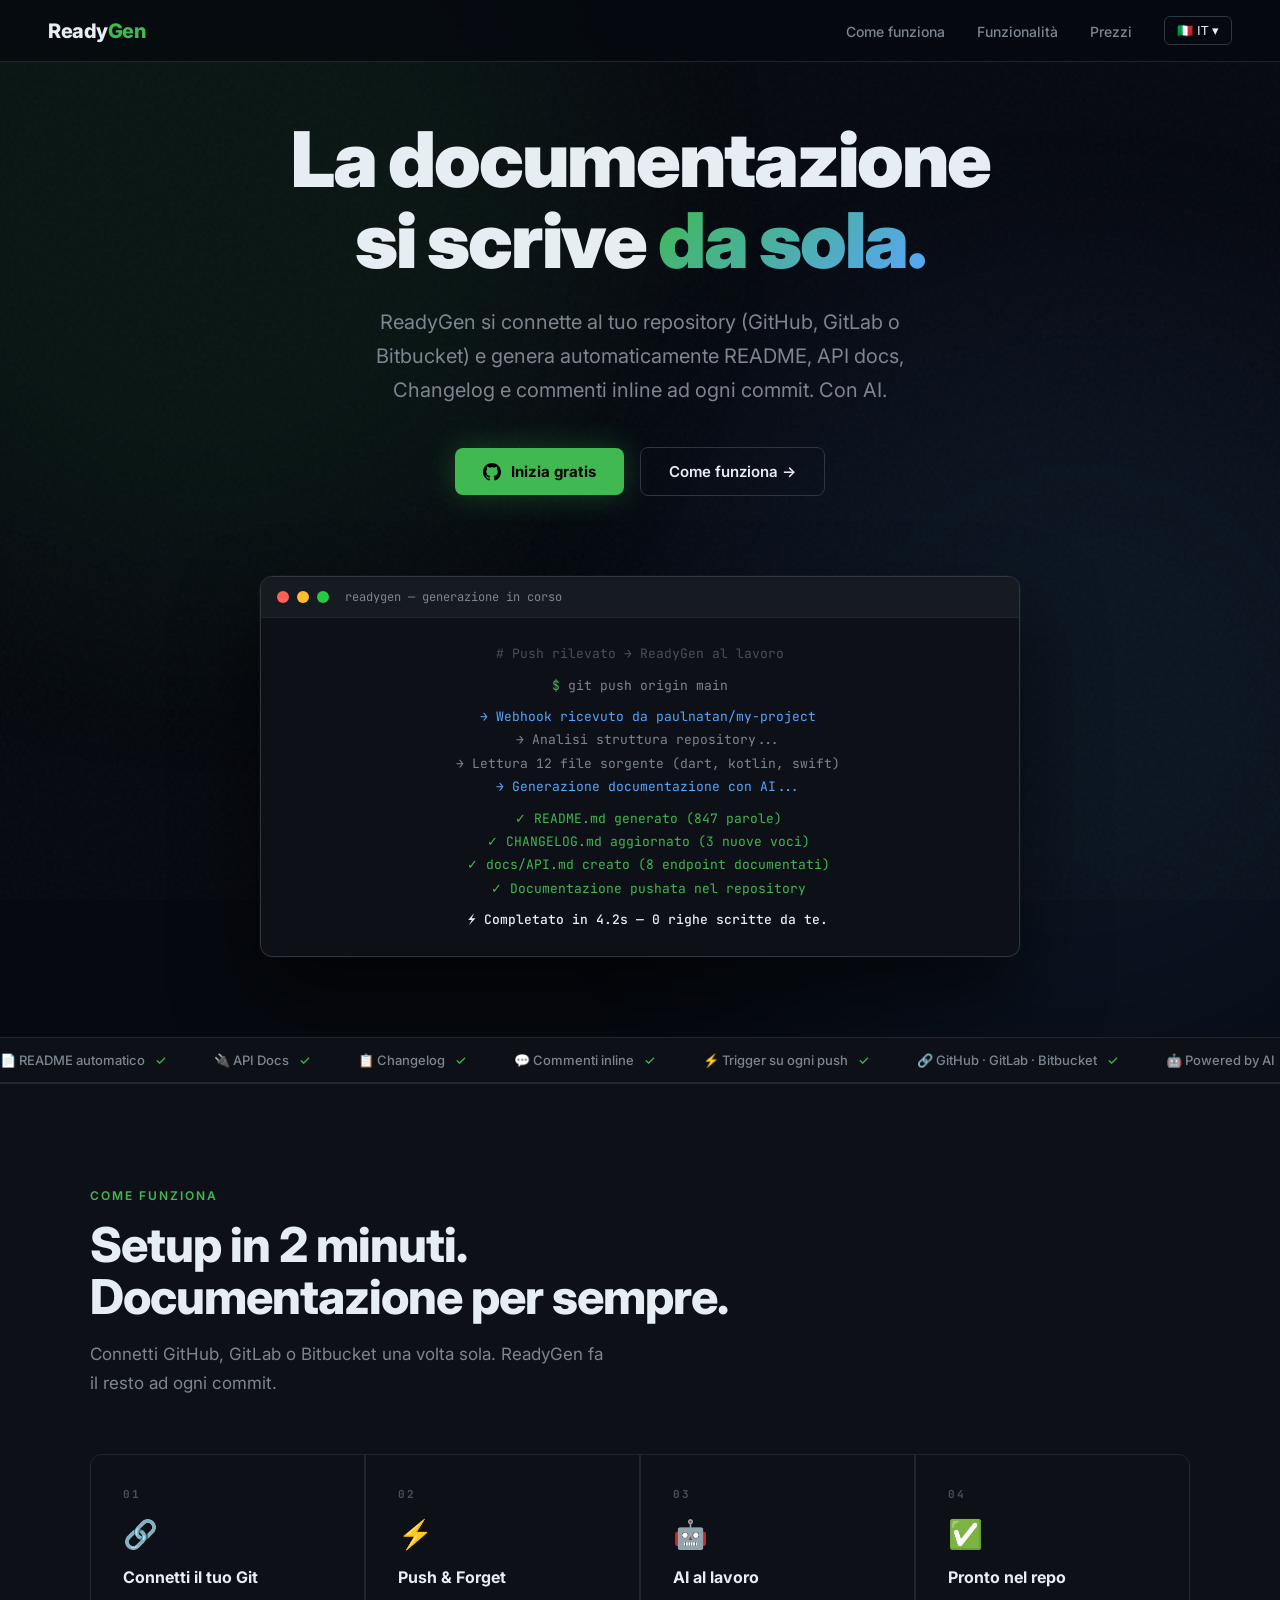
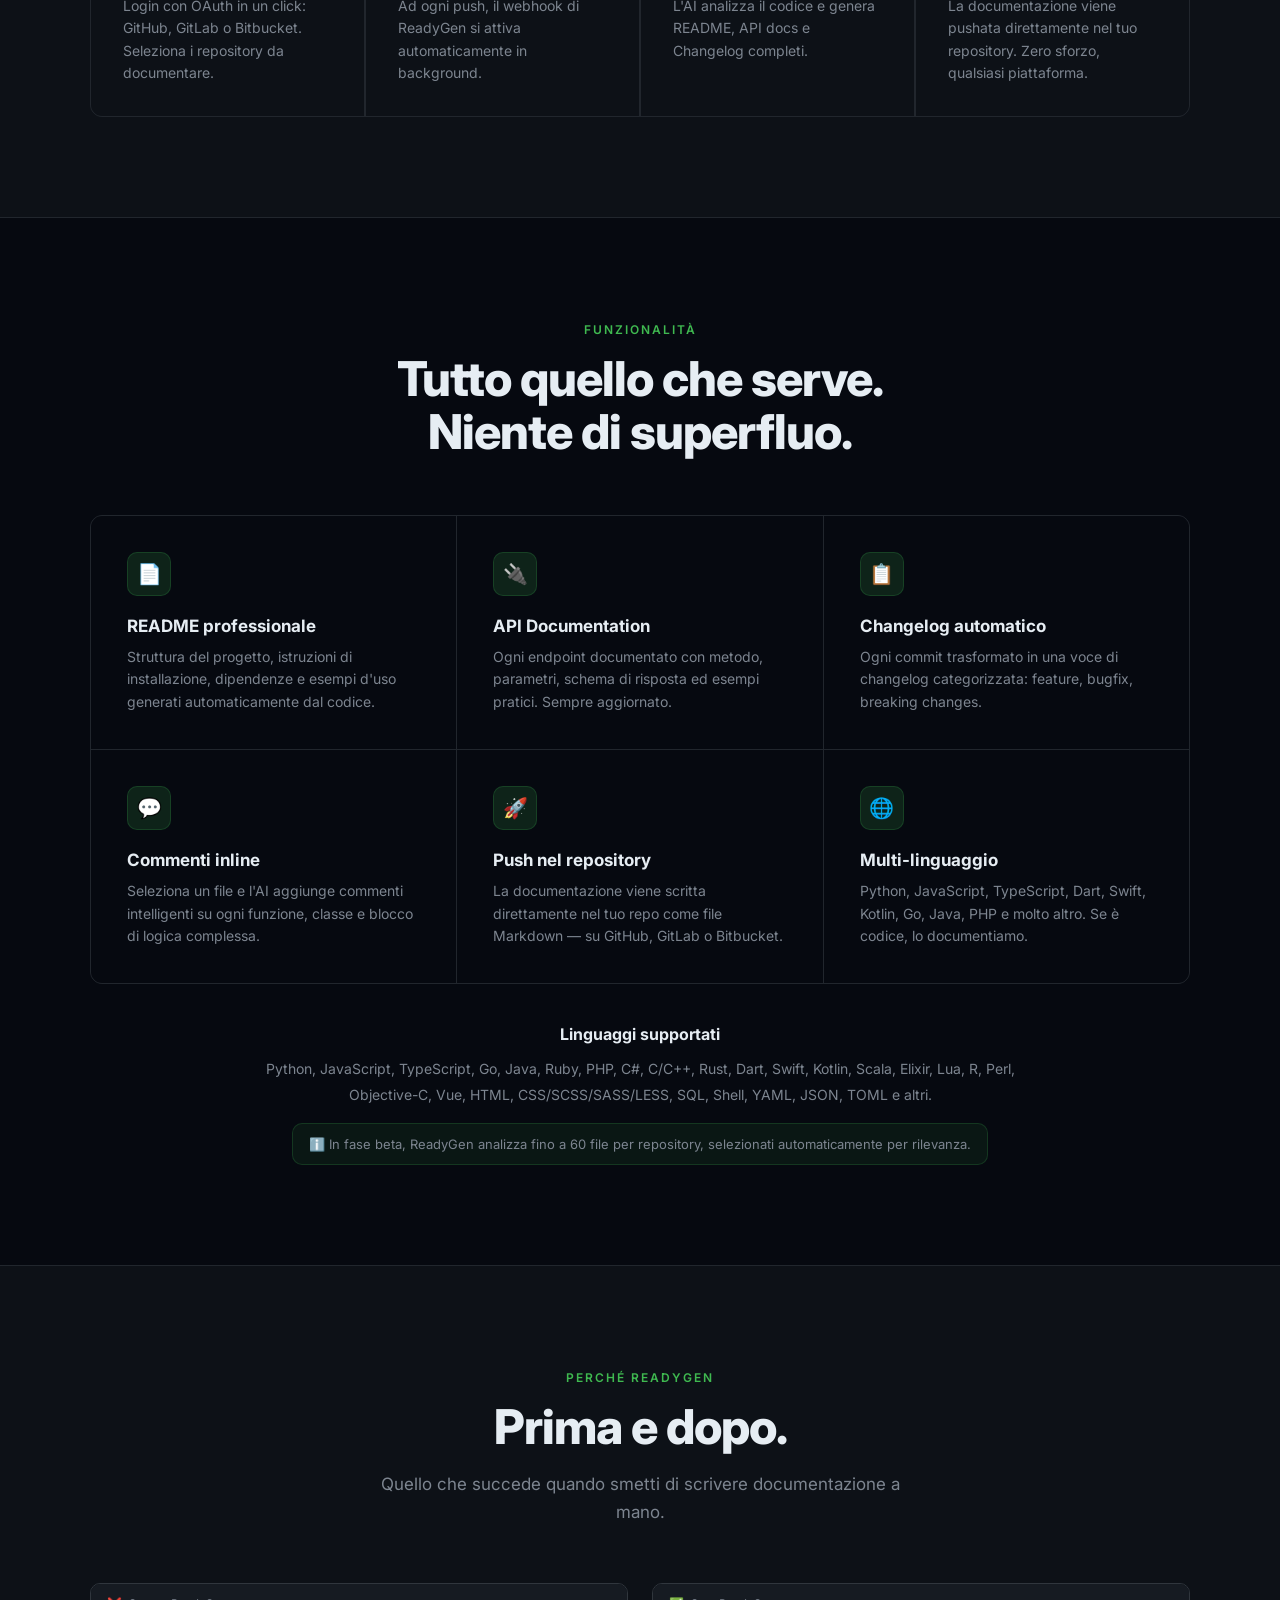
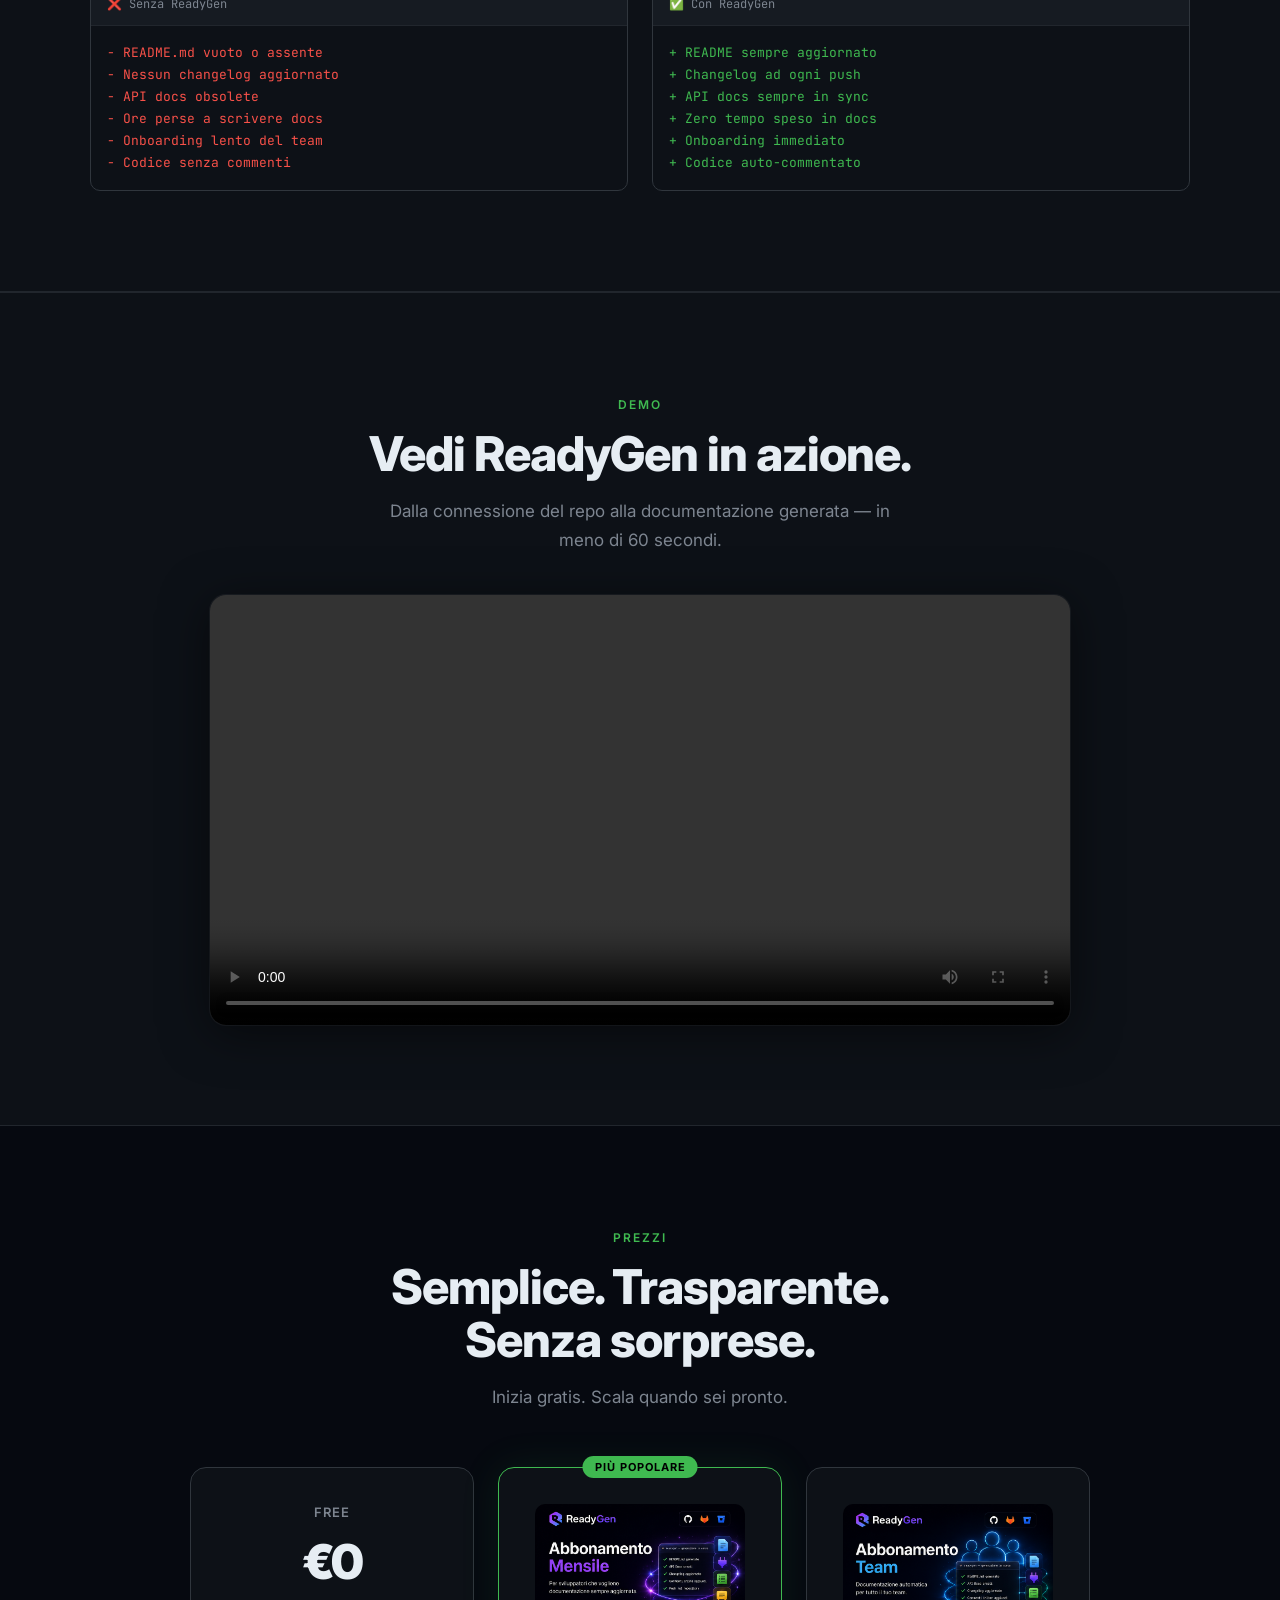
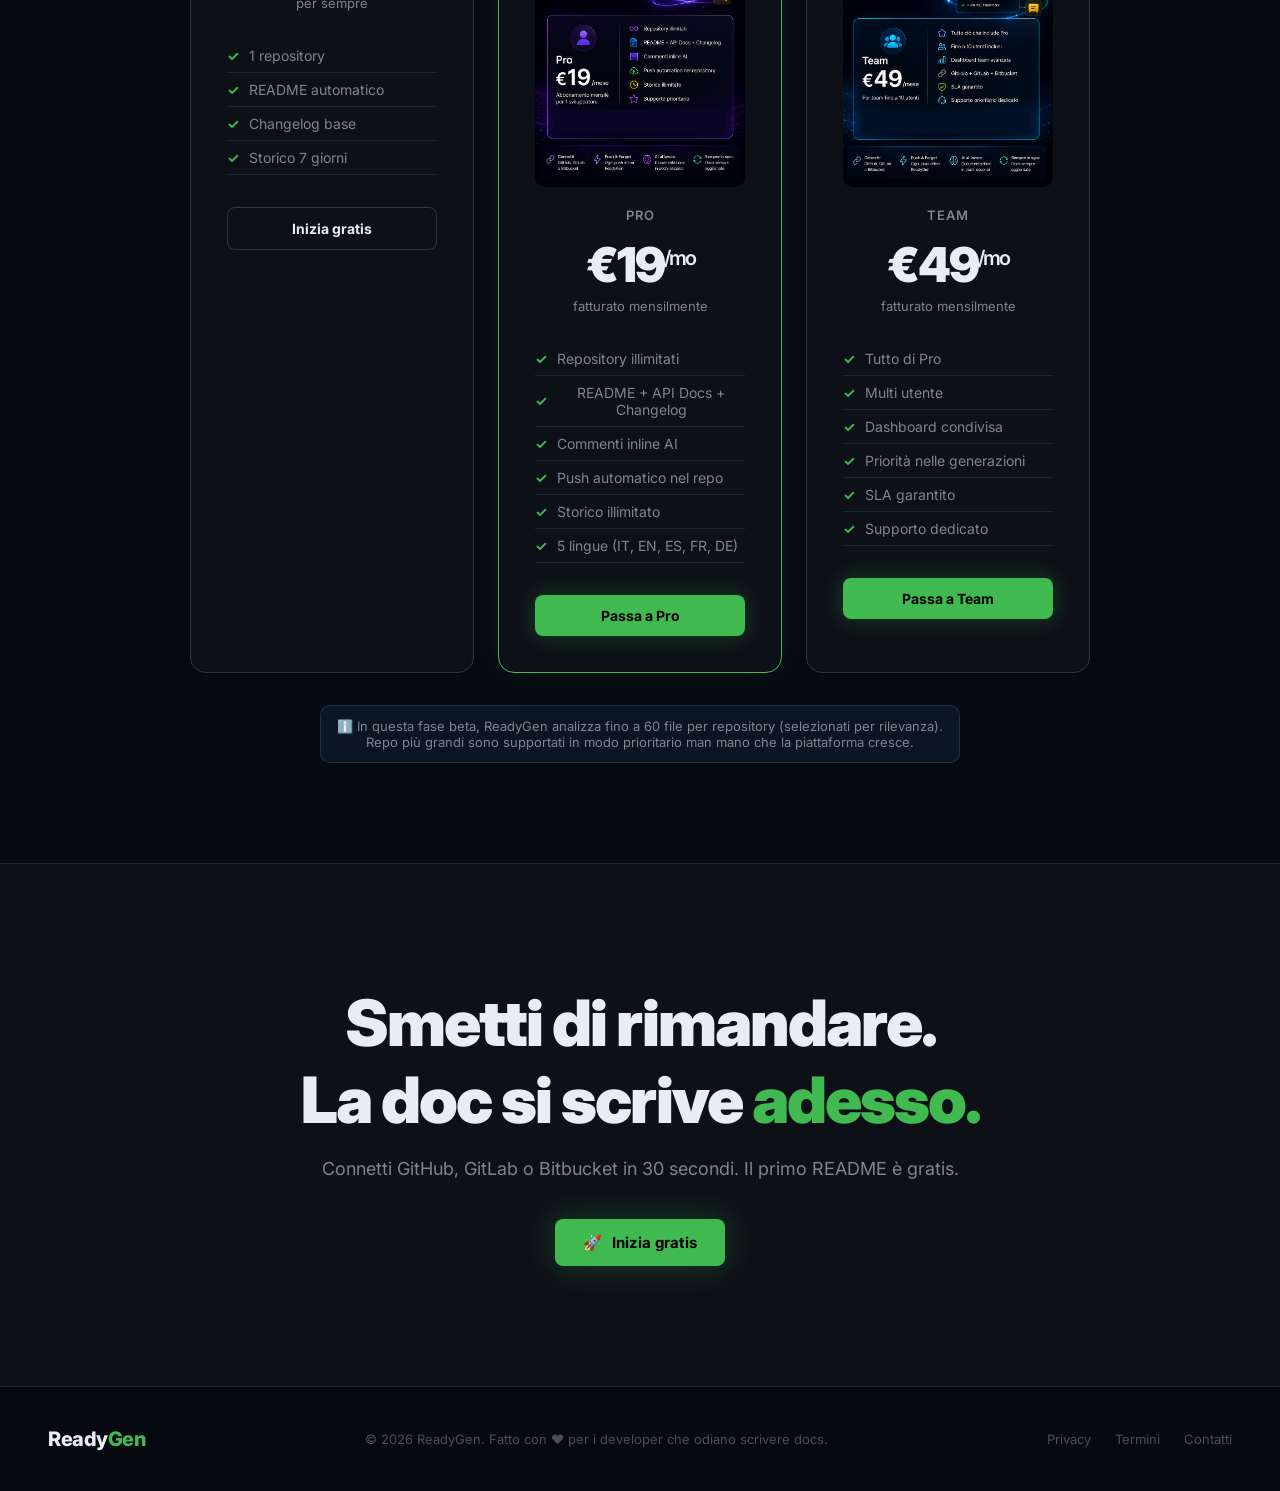
==== commit 8916ae44: "Ripristina sezione prezzi Pro/Team con immagini e link navbar Co-Authored-By: Claude Sonnet 4.6 <nor" ====
--- a/frontend/index.html
+++ b/frontend/index.html
@@ -730,6 +730,7 @@
   <ul class="nav-links" id="nav-links">
     <li><a href="#come-funziona" id="nav-how">Come funziona</a></li>
     <li><a href="#features" id="nav-features">Funzionalità</a></li>
+    <li><a href="#prezzi" id="nav-pricing">Prezzi</a></li>
     <li>
       <div style="position:relative; display:inline-block;" id="lang-selector-wrap">
         <button id="lang-btn" onclick="toggleLangMenu()" style="display:flex;align-items:center;gap:6px;background:transparent;border:1px solid var(--border2);border-radius:6px;padding:6px 12px;color:var(--text);font-size:13px;cursor:pointer;">🇮🇹 IT ▾</button>
@@ -990,10 +991,11 @@
       <p class="section-sub" id="pricing-sub" style="margin: 0 auto;">Inizia. Scala quando sei pronto.</p>
     </div>
 
-    <!-- Free card -->
-    <div class="pricing-grid reveal" style="grid-template-columns: 1fr; max-width: 340px; margin: 0 auto 48px;">
+    <div class="pricing-grid reveal">
+      <!-- Free -->
       <div class="pricing-card">
         <div class="pricing-plan">Free</div>
+        <div class="pricing-price">€0<sup></sup></div>
         <div class="pricing-period">per sempre</div>
         <ul class="pricing-features">
           <li>1 repository</li>
@@ -1001,9 +1003,44 @@
           <li>Changelog base</li>
           <li>Storico 7 giorni</li>
         </ul>
-      </div>
-    </div>
-
+        <a href="#" class="pricing-btn pricing-btn-outline" onclick="openProviderModal(event)" id="pricing-free-btn">Inizia gratis</a>
+      </div>
+
+      <!-- Pro -->
+      <div class="pricing-card featured">
+        <div class="pricing-badge">Più popolare</div>
+        <img src="images/AbbonamentoSingoloSito.png" alt="Pro" style="width:100%;border-radius:10px;margin-bottom:16px;"/>
+        <div class="pricing-plan">Pro</div>
+        <div class="pricing-price">€19<sup>/mo</sup></div>
+        <div class="pricing-period">fatturato mensilmente</div>
+        <ul class="pricing-features">
+          <li>Repository illimitati</li>
+          <li>README + API Docs + Changelog</li>
+          <li>Commenti inline AI</li>
+          <li>Push automatico nel repo</li>
+          <li>Storico illimitato</li>
+          <li>5 lingue (IT, EN, ES, FR, DE)</li>
+        </ul>
+        <a href="#" class="pricing-btn pricing-btn-green" onclick="handleCheckout('pro', event)" id="pricing-pro-btn">Passa a Pro</a>
+      </div>
+
+      <!-- Team -->
+      <div class="pricing-card">
+        <img src="images/AbbonamentoTeamSito.png" alt="Team" style="width:100%;border-radius:10px;margin-bottom:16px;"/>
+        <div class="pricing-plan">Team</div>
+        <div class="pricing-price">€49<sup>/mo</sup></div>
+        <div class="pricing-period">fatturato mensilmente</div>
+        <ul class="pricing-features">
+          <li>Tutto di Pro</li>
+          <li>Multi utente</li>
+          <li>Dashboard condivisa</li>
+          <li>Priorità nelle generazioni</li>
+          <li>SLA garantito</li>
+          <li>Supporto dedicato</li>
+        </ul>
+        <a href="#" class="pricing-btn pricing-btn-green" onclick="handleCheckout('team', event)" id="pricing-team-btn">Passa a Team</a>
+      </div>
+    </div>
 
     <div class="reveal" style="margin-top:32px; max-width:640px; margin-left:auto; margin-right:auto;">
       <p id="pricing-beta-note" style="font-size:13px; color: var(--text-muted); background: rgba(88,166,255,0.08); border:1px solid rgba(88,166,255,0.2); border-radius:10px; padding:12px 16px;">ℹ️ In questa fase beta, ReadyGen analizza fino a 60 file per repository (selezionati per rilevanza). Repo più grandi sono supportati in modo prioritario man mano che la piattaforma cresce.</p>
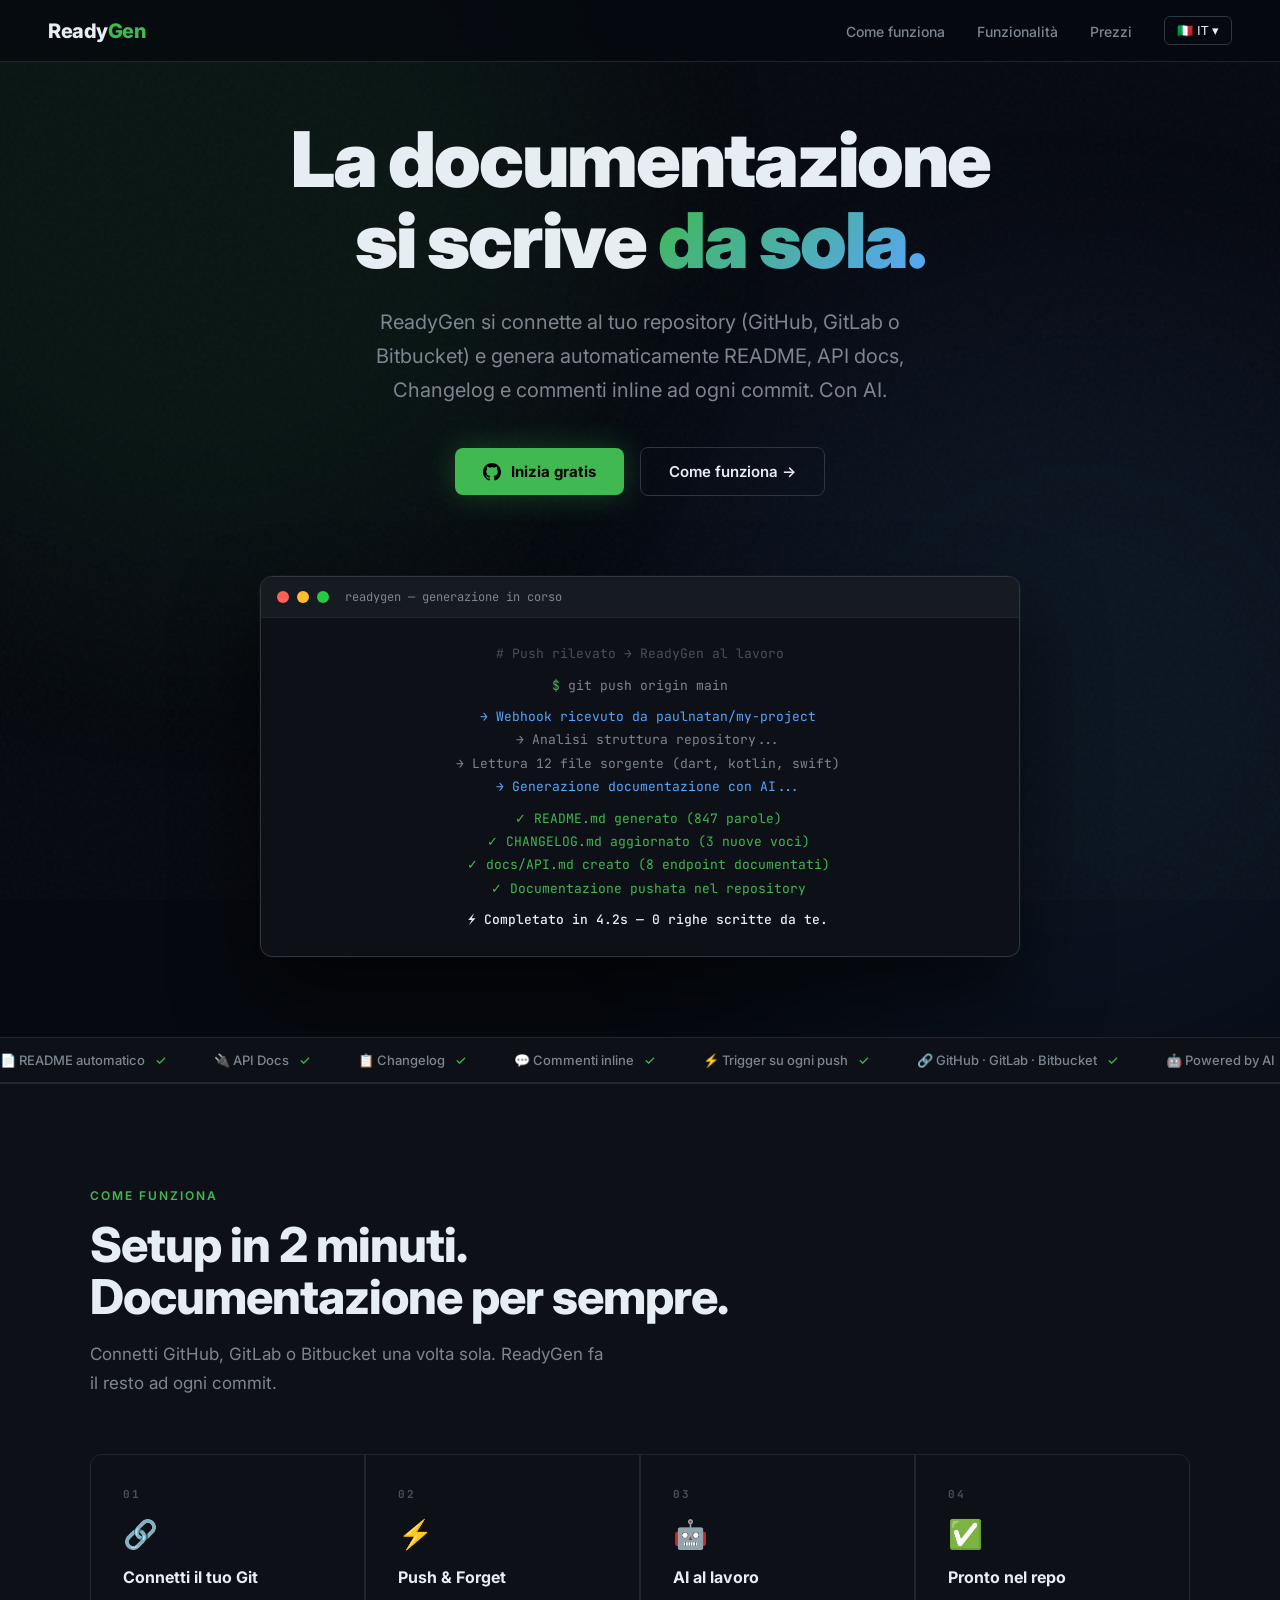
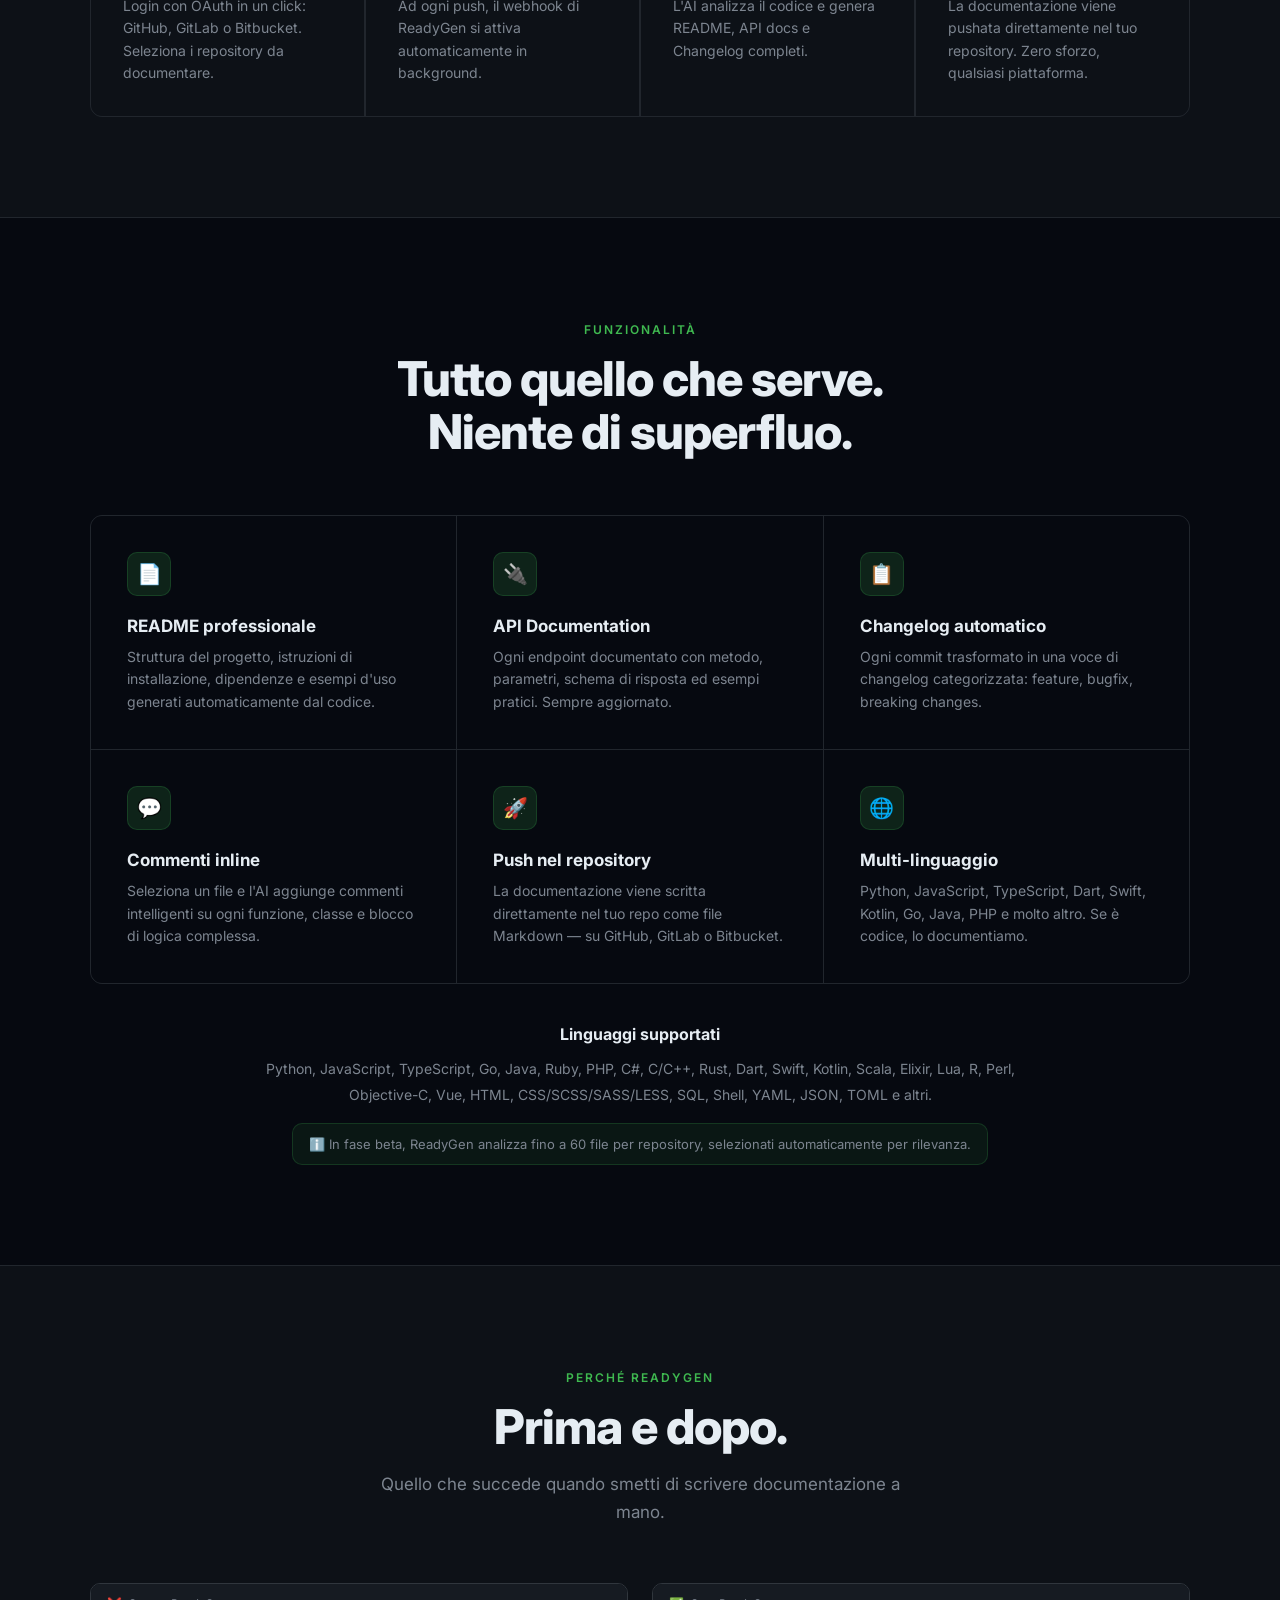
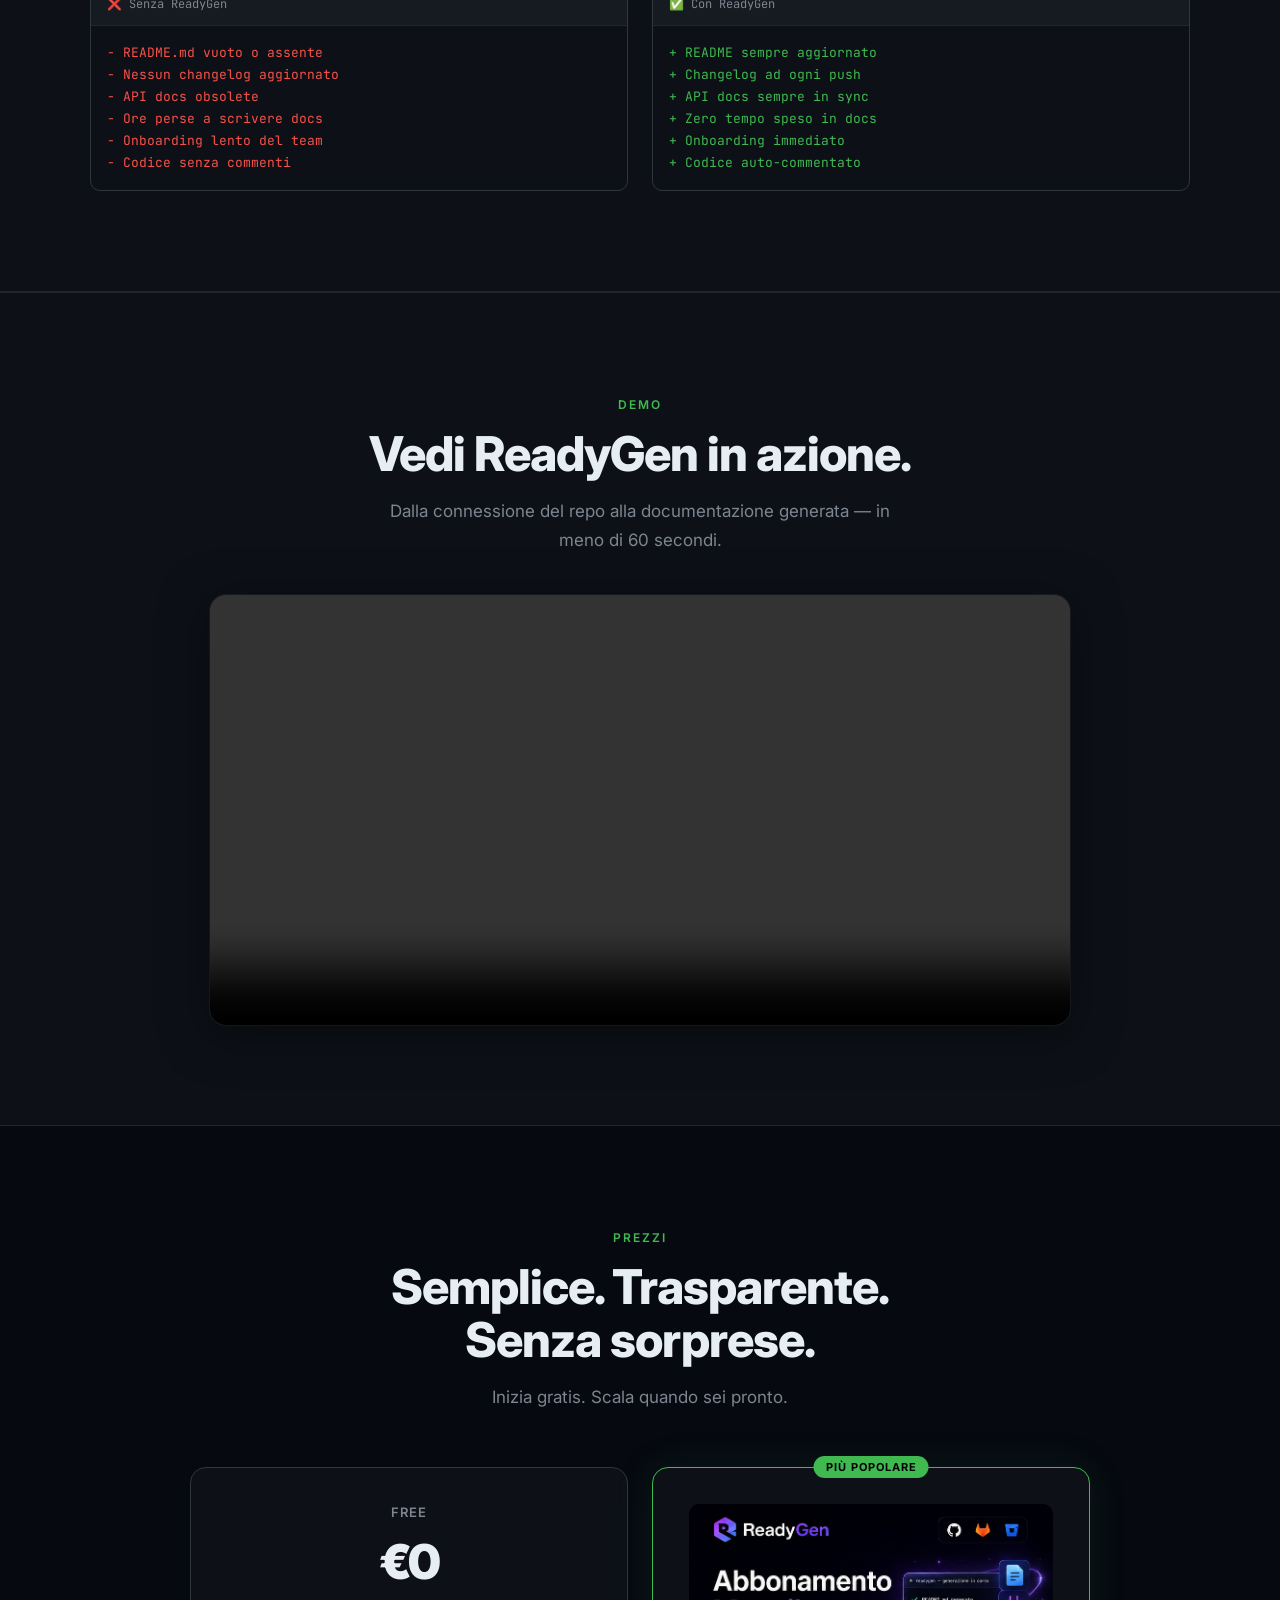
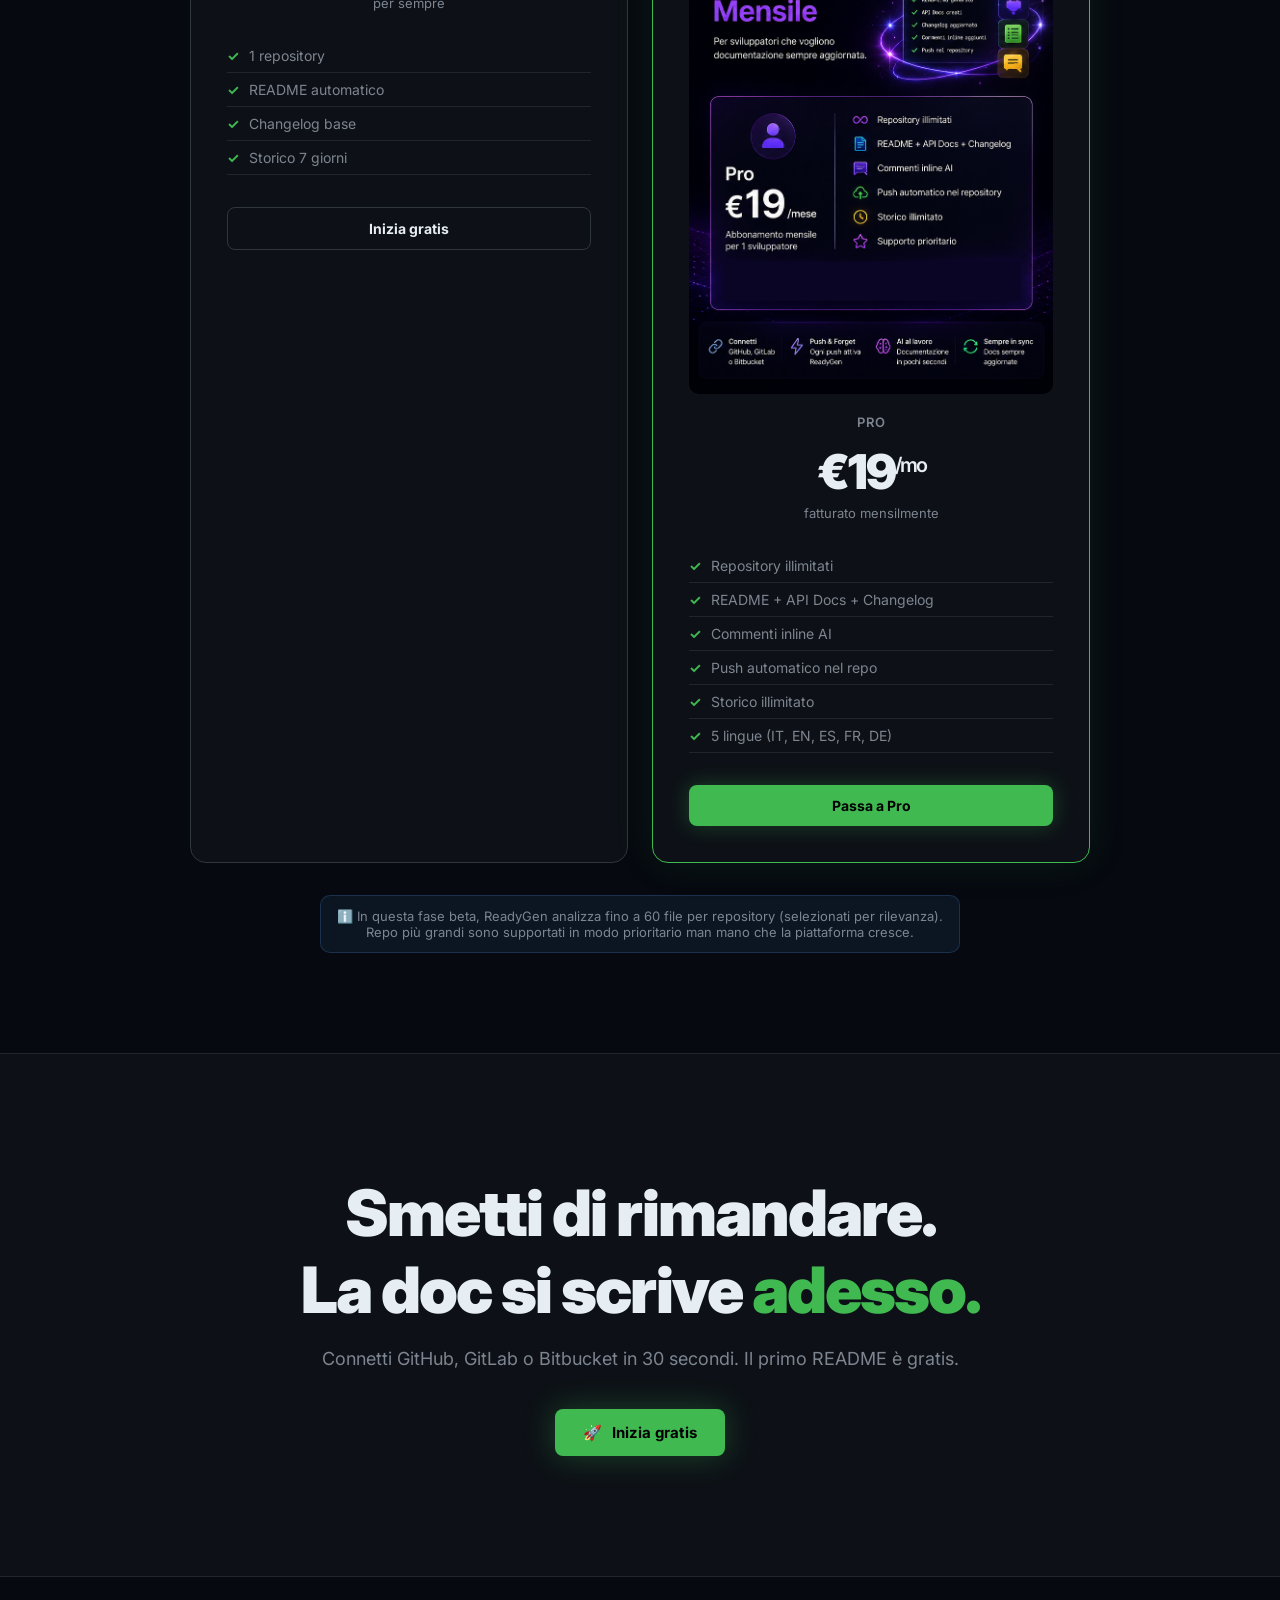
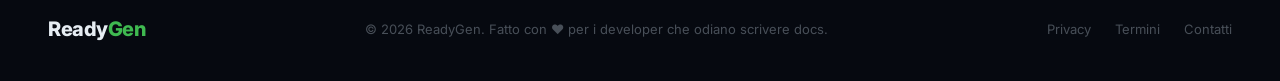
==== commit 4ca3a676: "Rimuovi piano Team dalla sezione prezzi Co-Authored-By: Claude Sonnet 4.6 <noreply@anthropic.com>" ====
--- a/frontend/index.html
+++ b/frontend/index.html
@@ -1024,22 +1024,6 @@
         <a href="#" class="pricing-btn pricing-btn-green" onclick="handleCheckout('pro', event)" id="pricing-pro-btn">Passa a Pro</a>
       </div>
 
-      <!-- Team -->
-      <div class="pricing-card">
-        <img src="images/AbbonamentoTeamSito.png" alt="Team" style="width:100%;border-radius:10px;margin-bottom:16px;"/>
-        <div class="pricing-plan">Team</div>
-        <div class="pricing-price">€49<sup>/mo</sup></div>
-        <div class="pricing-period">fatturato mensilmente</div>
-        <ul class="pricing-features">
-          <li>Tutto di Pro</li>
-          <li>Multi utente</li>
-          <li>Dashboard condivisa</li>
-          <li>Priorità nelle generazioni</li>
-          <li>SLA garantito</li>
-          <li>Supporto dedicato</li>
-        </ul>
-        <a href="#" class="pricing-btn pricing-btn-green" onclick="handleCheckout('team', event)" id="pricing-team-btn">Passa a Team</a>
-      </div>
     </div>
 
     <div class="reveal" style="margin-top:32px; max-width:640px; margin-left:auto; margin-right:auto;">
